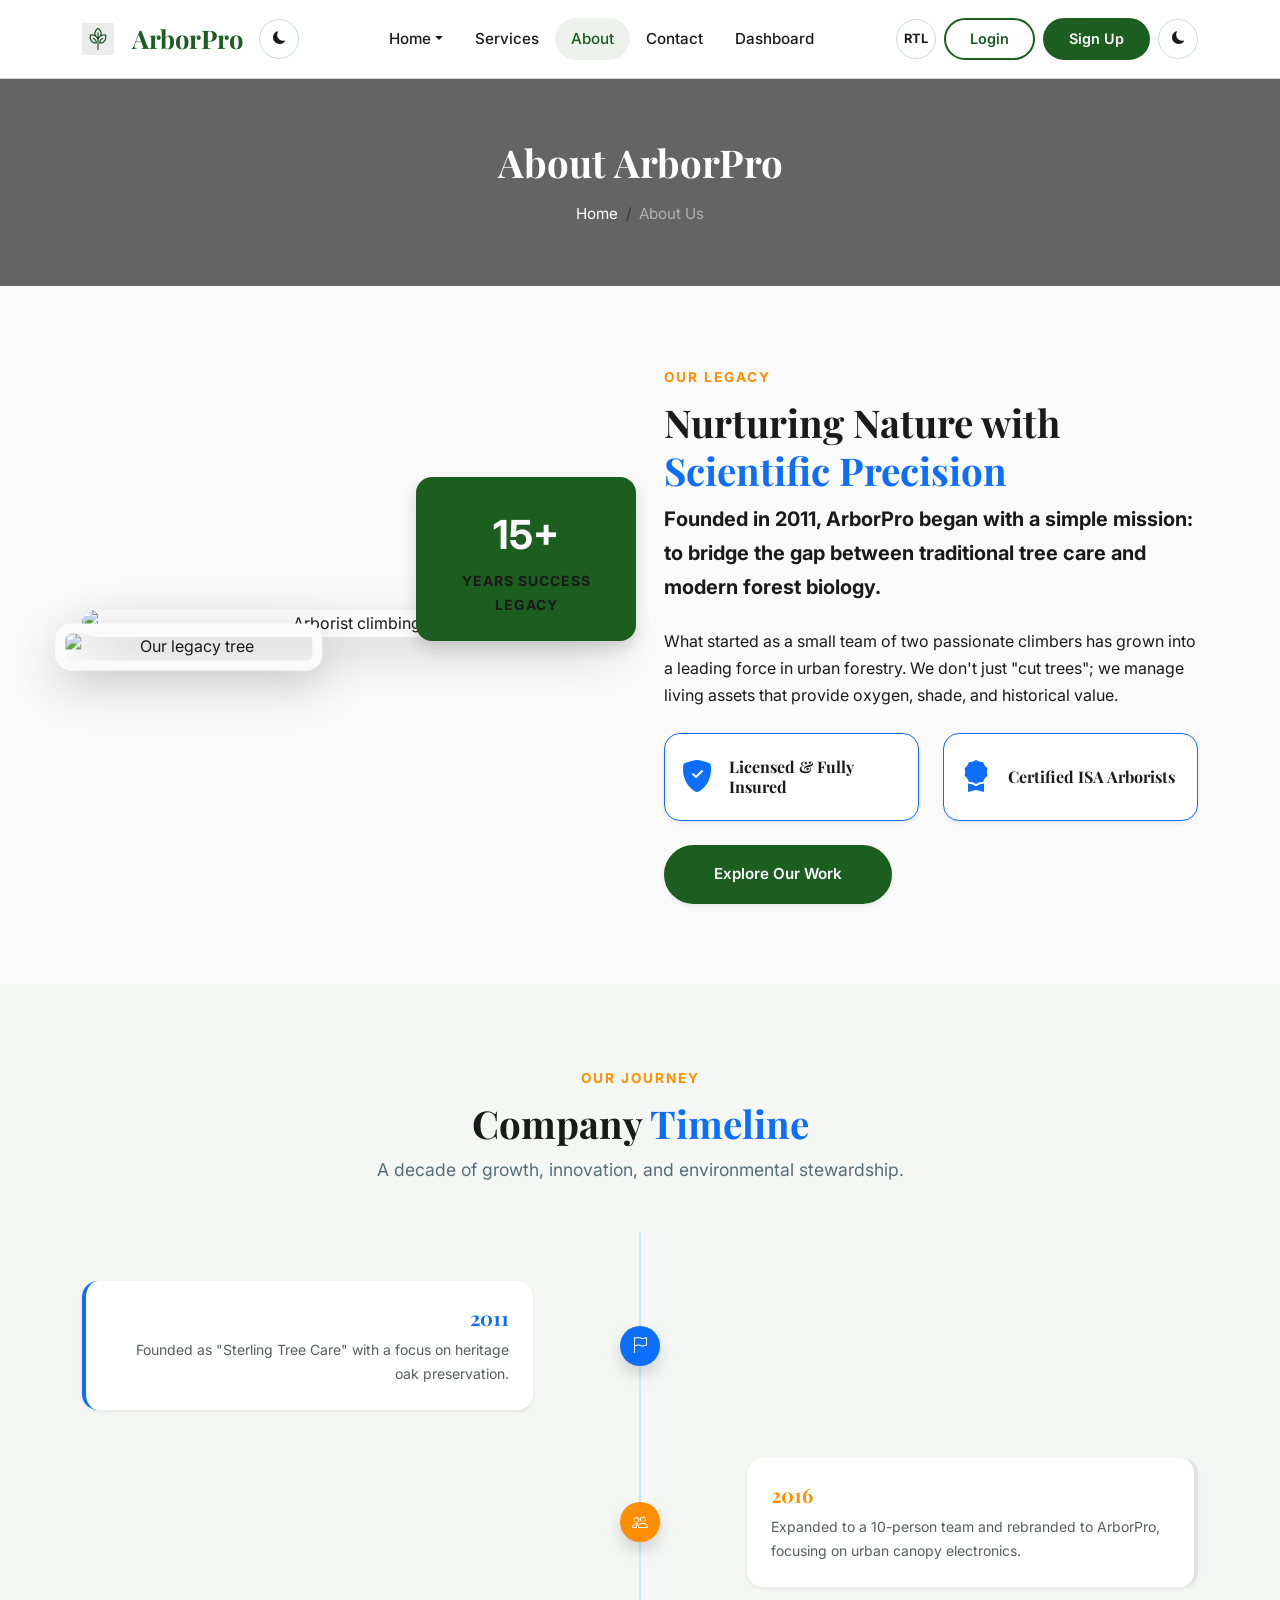
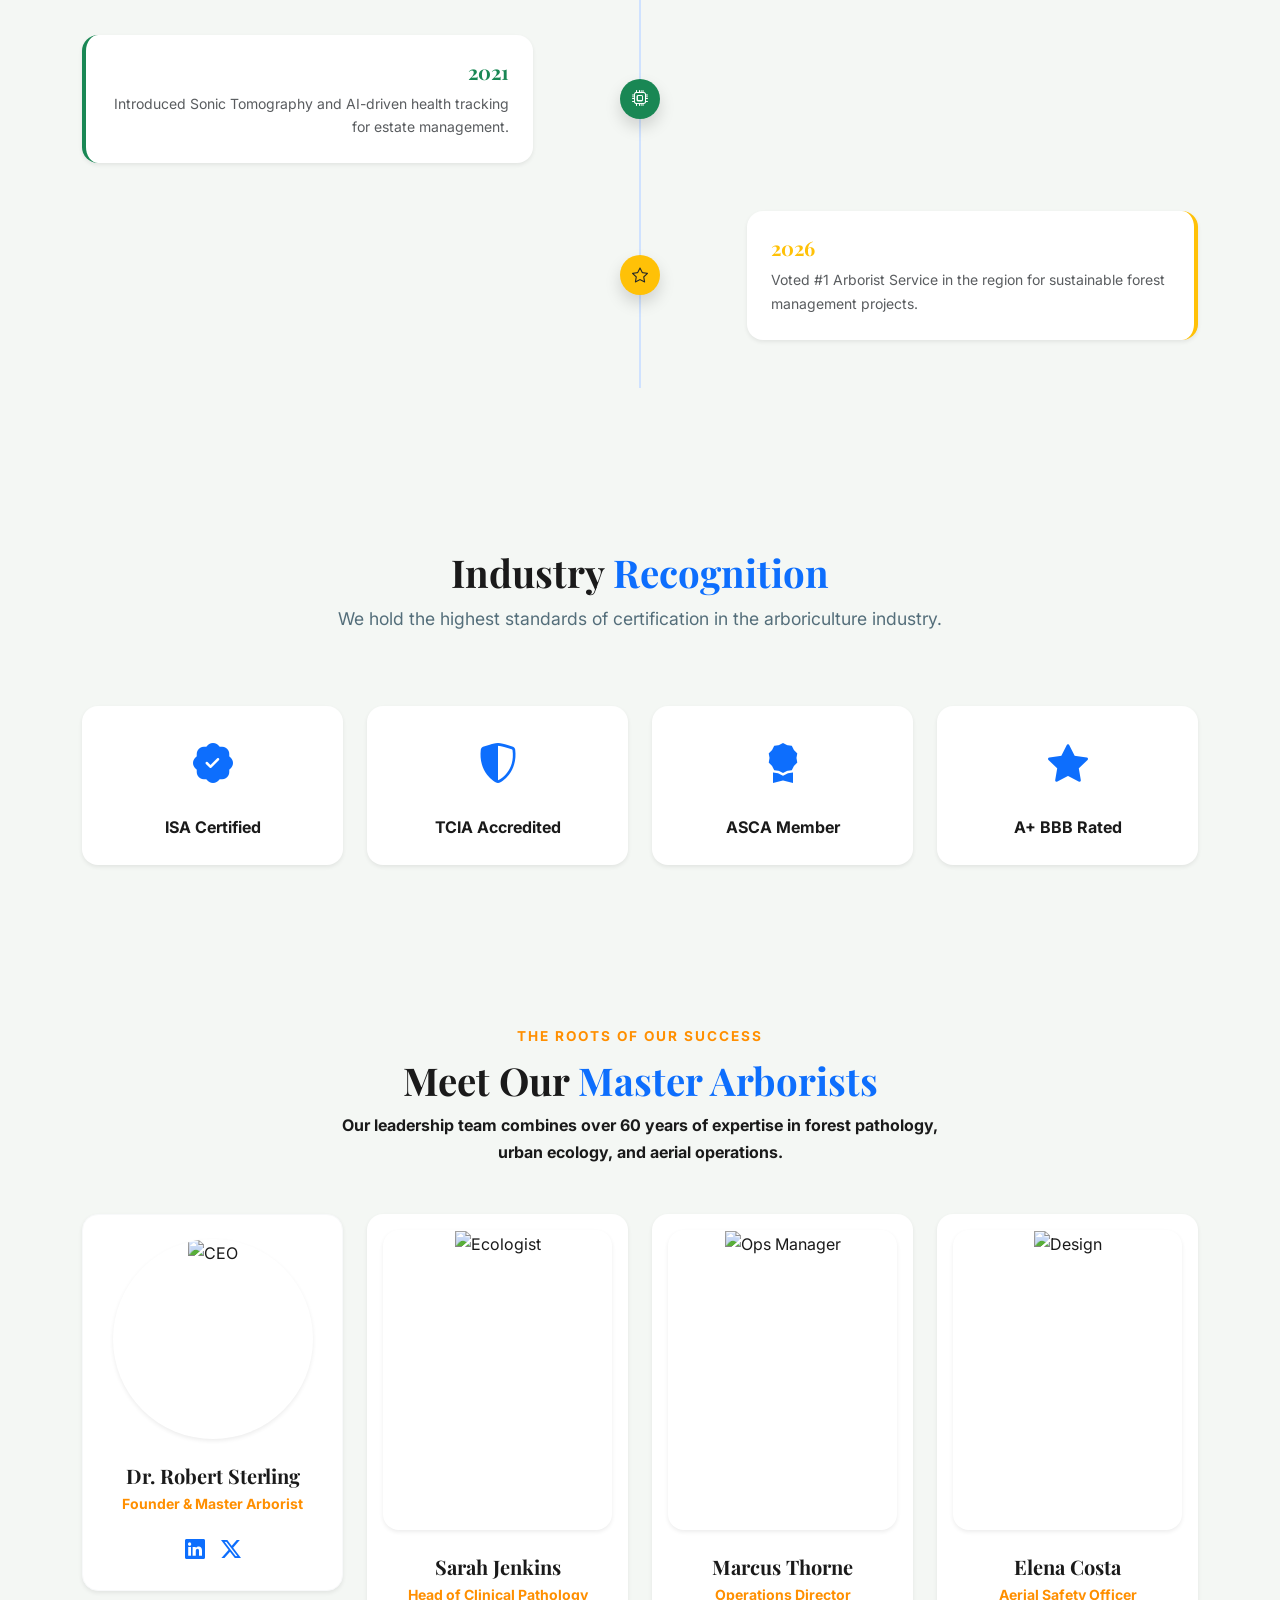
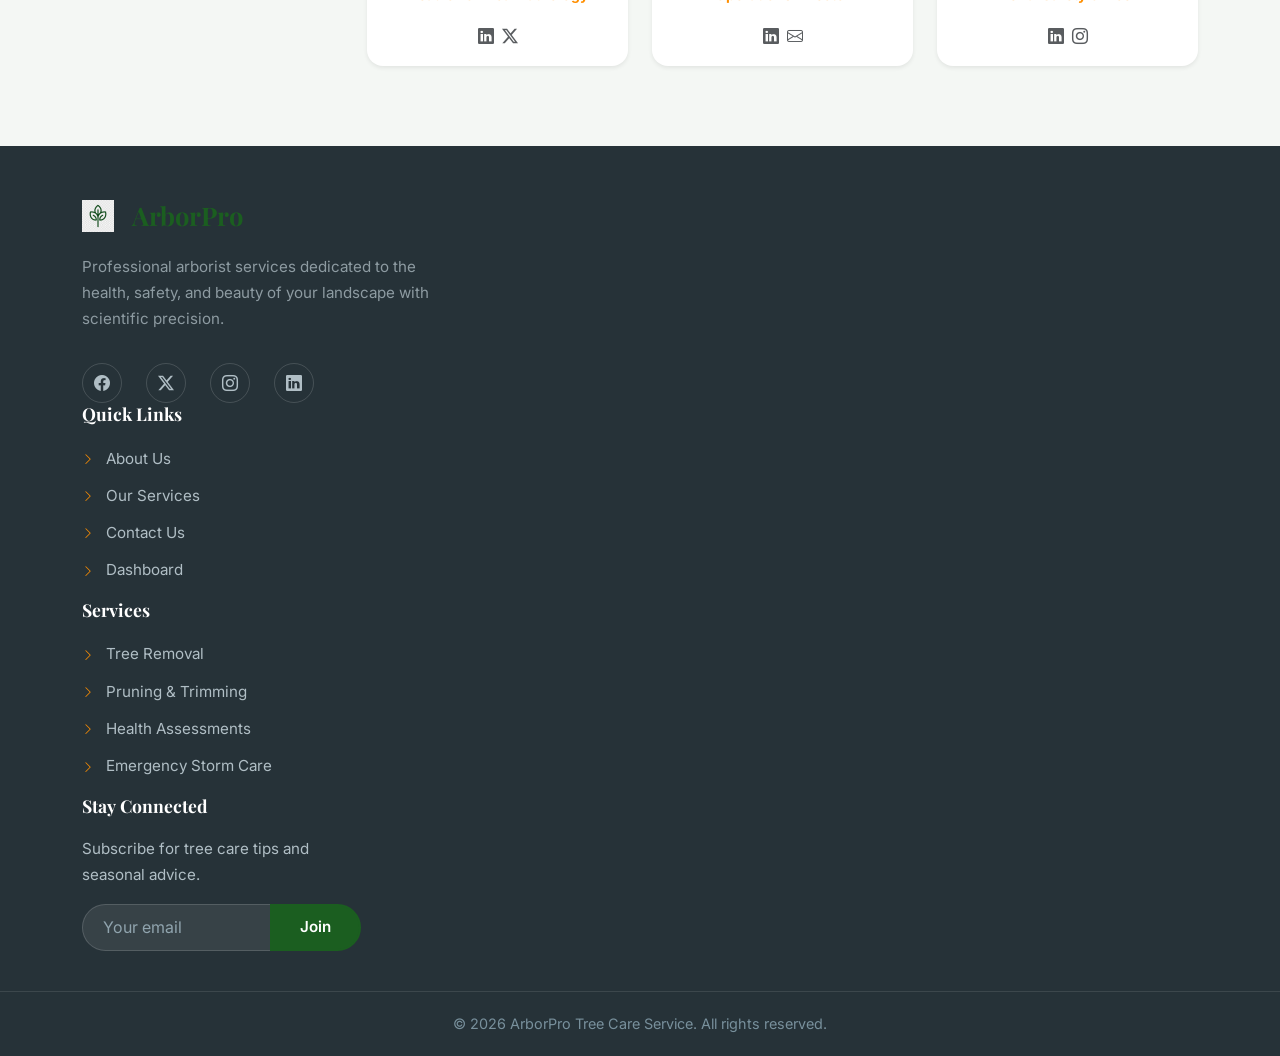
==== about.html @ 73a46200 "Fix remaining 39 defects across all web pages" ====
<!DOCTYPE html>
<html lang="en" data-theme="light">
<head>
  <meta charset="UTF-8">
  <meta name="viewport" content="width=device-width, initial-scale=1.0">
  <title>About Us — ArborPro Tree Care Experts</title>
  <meta name="description" content="Learn about ArborPro, our mission, values, and the certified experts dedicated to preserving our urban forests.">
  <!-- Google Fonts -->
  <link rel="preconnect" href="https://fonts.googleapis.com">
  <link href="https://fonts.googleapis.com/css2?family=Inter:wght@400;500;600;700&family=Playfair+Display:wght@600;700;800&display=swap" rel="stylesheet">
  <!-- Bootstrap 5 -->
  <link href="https://cdn.jsdelivr.net/npm/bootstrap@5.3.2/dist/css/bootstrap.min.css" rel="stylesheet">
  <!-- Bootstrap Icons -->
  <link href="https://cdn.jsdelivr.net/npm/bootstrap-icons@1.11.3/font/bootstrap-icons.min.css" rel="stylesheet">
  <!-- Custom CSS -->
  <link rel="stylesheet" href="assets/css/style.css">
  <!-- Favicon -->
  <link rel="icon" type="image/png" href="assets/img/favicon.png">
</head>
<body>

  <!-- ========== NAVBAR ========== -->
  <nav class="navbar navbar-expand-lg navbar-custom sticky-top" id="mainNav">
    <div class="container">
      <a class="navbar-brand" href="index.html">
        <img src="assets/img/favicon.png" alt="ArborPro Logo" class="brand-logo-img me-2"> ArborPro
      </a>
      <button class="theme-toggle d-lg-none ms-auto me-2" id="themeToggleMobile" aria-label="Toggle theme">
        <i class="bi bi-moon-fill"></i>
      </button>
      <button class="navbar-toggler border-0" type="button" data-bs-toggle="offcanvas" data-bs-target="#mobileMenu" aria-label="Toggle navigation">
        <i class="bi bi-list fs-4"></i>
      </button>

      <div class="collapse navbar-collapse" id="navbarNav">
        <ul class="navbar-nav mx-auto">
          <li class="nav-item dropdown">
            <a class="nav-link dropdown-toggle" href="#" role="button" data-bs-toggle="dropdown">Home</a>
            <ul class="dropdown-menu">
              <li><a class="dropdown-item" href="index.html">Home 1 (Residential)</a></li>
              <li><a class="dropdown-item" href="home2.html">Home 2 (Commercial)</a></li>
            </ul>
          </li>
          <li class="nav-item"><a class="nav-link" href="services.html" data-page="services.html">Services</a></li>
          <li class="nav-item"><a class="nav-link active" href="about.html" data-page="about.html">About</a></li>
          <li class="nav-item"><a class="nav-link" href="contact.html" data-page="contact.html">Contact</a></li>
          <li class="nav-item"><a class="nav-link" href="dashboard.html" data-page="dashboard.html">Dashboard</a></li>
        </ul>
        <div class="d-flex align-items-center gap-2">
          <button class="btn btn-outline-custom d-none d-lg-flex" id="rtlToggle" aria-label="Toggle RTL">RTL</button>
          <a href="login.html" class="btn btn-login">Login</a>
          <a href="signup.html" class="btn btn-signup">Sign Up</a>
          <button class="theme-toggle" id="themeToggle" aria-label="Toggle theme">
            <i class="bi bi-moon-fill"></i>
          </button>
        </div>
      </div>
    </div>
  </nav>

  <!-- Mobile Offcanvas Menu -->
  <div class="offcanvas offcanvas-start offcanvas-custom" tabindex="-1" id="mobileMenu">
    <div class="offcanvas-header">
      <h5 class="offcanvas-title" style="font-family:var(--font-heading);color:var(--primary);">
        <img src="assets/img/favicon.png" alt="ArborPro Logo" class="brand-logo-img me-2">ArborPro
      </h5>
      <button type="button" class="btn-close" data-bs-dismiss="offcanvas" aria-label="Close"></button>
    </div>
    <div class="offcanvas-body d-flex flex-column">
      <ul class="nav flex-column mb-auto">
        <li class="nav-item"><a class="nav-link" href="index.html">Home</a></li>
        <li class="nav-item"><a class="nav-link" href="services.html">Services</a></li>
        <li class="nav-item"><a class="nav-link" href="home2.html">Residential</a></li>
        <li class="nav-item"><a class="nav-link active" href="about.html">About</a></li>
        <li class="nav-item"><a class="nav-link" href="contact.html">Contact</a></li>
        <li class="nav-item"><a class="nav-link" href="dashboard.html">Dashboard</a></li>
      </ul>
      <div class="d-grid gap-3 pt-4 border-top">
        <button class="btn btn-outline-custom w-100" id="rtlToggleMobile">Toggle RTL</button>
        <a href="login.html" class="btn btn-outline-custom w-100">Login</a>
        <a href="signup.html" class="btn btn-primary-custom w-100">Sign Up</a>
      </div>
    </div>
  </div>

  <!-- ========== BREADCRUMB SECTION ========== -->
  <section class="page-header section-padding" style="background: linear-gradient(rgba(0,0,0,0.6), rgba(0,0,0,0.6)), url('https://images.unsplash.com/photo-1542273917363-3b1817f69a2d?auto=format&fit=crop&w=1600&q=80'); background-size: cover; background-position: center;">
    <div class="container text-center text-white">
      <h1 class="display-4 fw-bold mb-3">About ArborPro</h1>
      <nav aria-label="breadcrumb">
        <ol class="breadcrumb justify-content-center">
          <li class="breadcrumb-item"><a href="index.html" class="text-white text-decoration-none">Home</a></li>
          <li class="breadcrumb-item active text-white-50" aria-current="page">About Us</li>
        </ol>
      </nav>
    </div>
  </section>

  <!-- ========== OUR STORY / LEGACY SECTION ========== -->
  <section class="section-padding">
    <div class="container">
      <div class="row align-items-center g-5">
        <div class="col-lg-6">
          <div class="about-img-stack position-relative text-center d-flex justify-content-center">
            <img src="https://images.unsplash.com/photo-1542273917363-3b1817f69a2d?fm=jpg&fit=crop&w=800&q=80" alt="Arborist climbing" class="img-fluid rounded-4 shadow-lg mb-4 w-100" style="max-height: 500px; object-fit: cover;">
            <img src="https://images.unsplash.com/photo-1512130632577-fb3289530432?fm=jpg&fit=crop&w=800&q=80" alt="Our legacy tree" class="img-fluid rounded-4 shadow-lg position-absolute bottom-0 start-0 d-none d-md-block" style="width: 50%; border: 10px solid var(--bg); transform: translate(-10%, 20%); z-index: 1;">
            <div class="experience-badge bg-primary-custom text-white p-4 rounded-4 shadow position-absolute d-none d-sm-block" style="bottom: 20px; right: -20px; max-width: 220px; z-index: 2;">
              <span class="fs-1 fw-bold">15+</span>
              <p class="mb-0 small fw-bold text-uppercase" style="letter-spacing: 1px;">Years Success Legacy</p>
            </div>
          </div>
        </div>
        <div class="col-lg-6">
          <span class="text-secondary-custom fw-bold text-uppercase d-block mb-2" style="letter-spacing: 2px; font-size: 0.85rem;">Our Legacy</span>
          <h2 class="section-title mt-2">Nurturing Nature with <span class="text-primary">Scientific Precision</span></h2>
          <p class="lead text-dark opacity-100 mb-4 fw-bold">Founded in 2011, ArborPro began with a simple mission: to bridge the gap between traditional tree care and modern forest biology.</p>
          <p class="mb-4 text-dark opacity-100">What started as a small team of two passionate climbers has grown into a leading force in urban forestry. We don't just "cut trees"; we manage living assets that provide oxygen, shade, and historical value.</p>
          <div class="row g-4 mb-4">
            <div class="col-12 col-md-6">
              <div class="d-flex align-items-center gap-3 p-3 bg-white rounded-4 shadow-sm border border-primary">
                <i class="bi bi-shield-fill-check fs-2 text-primary"></i>
                <h6 class="mb-0 fw-bold text-dark opacity-100">Licensed & Fully Insured</h6>
              </div>
            </div>
            <div class="col-12 col-md-6">
              <div class="d-flex align-items-center gap-3 p-3 bg-white rounded-4 shadow-sm border border-primary">
                <i class="bi bi-award-fill fs-2 text-primary"></i>
                <h6 class="mb-0 fw-bold text-dark opacity-100">Certified ISA Arborists</h6>
              </div>
            </div>
          </div>
          <div class="text-center text-lg-start">
            <a href="services.html" class="btn btn-primary-custom px-5 py-3 rounded-pill shadow-sm">Explore Our Work</a>
          </div>
        </div>
      </div>
    </div>
  </section>

  <!-- ========== TIMELINE SECTION ========== -->
  <section class="section-padding bg-alt">
    <div class="container">
      <div class="text-center mb-5 fade-in-up">
        <span class="text-secondary-custom fw-bold text-uppercase" style="letter-spacing:2px;font-size:.85rem;">Our Journey</span>
        <h2 class="section-title mt-2">Company <span class="text-primary">Timeline</span></h2>
        <p class="section-subtitle">A decade of growth, innovation, and environmental stewardship.</p>
      </div>
      <div class="timeline position-relative py-5">
        <div class="timeline-line position-absolute start-50 translate-middle-x bg-primary-subtle h-100" style="width: 2px; top: 0; z-index: 1;"></div>
        
        <div class="timeline-item mb-5 position-relative">
          <div class="row align-items-center">
            <div class="col-md-5 text-md-end fade-in-up">
              <div class="p-4 bg-white rounded-4 shadow-sm border-start border-primary border-4">
                <h5 class="fw-bold text-primary">2011</h5>
                <p class="mb-0 small text-muted">Founded as "Sterling Tree Care" with a focus on heritage oak preservation.</p>
              </div>
            </div>
            <div class="col-md-2 text-center timeline-dot-wrap position-relative" style="z-index: 2;">
              <div class="timeline-dot bg-primary text-white rounded-circle d-flex align-items-center justify-content-center mx-auto shadow" style="width: 40px; height: 40px;"><i class="bi bi-flag"></i></div>
            </div>
            <div class="col-md-5 d-none d-md-block"></div>
          </div>
        </div>

        <div class="timeline-item mb-5 position-relative">
          <div class="row align-items-center">
            <div class="col-md-5 d-none d-md-block"></div>
            <div class="col-md-2 text-center timeline-dot-wrap position-relative" style="z-index: 2;">
              <div class="timeline-dot bg-secondary-custom text-white rounded-circle d-flex align-items-center justify-content-center mx-auto shadow" style="width: 40px; height: 40px;"><i class="bi bi-people"></i></div>
            </div>
            <div class="col-md-5 fade-in-up">
              <div class="p-4 bg-white rounded-4 shadow-sm border-end border-secondary-custom border-4 text-md-start">
                <h5 class="fw-bold text-secondary-custom">2016</h5>
                <p class="mb-0 small text-muted">Expanded to a 10-person team and rebranded to ArborPro, focusing on urban canopy electronics.</p>
              </div>
            </div>
          </div>
        </div>

        <div class="timeline-item mb-5 position-relative">
          <div class="row align-items-center">
            <div class="col-md-5 text-md-end fade-in-up">
              <div class="p-4 bg-white rounded-4 shadow-sm border-start border-success border-4">
                <h5 class="fw-bold text-success">2021</h5>
                <p class="mb-0 small text-muted">Introduced Sonic Tomography and AI-driven health tracking for estate management.</p>
              </div>
            </div>
            <div class="col-md-2 text-center timeline-dot-wrap position-relative" style="z-index: 2;">
              <div class="timeline-dot bg-success text-white rounded-circle d-flex align-items-center justify-content-center mx-auto shadow" style="width: 40px; height: 40px;"><i class="bi bi-cpu"></i></div>
            </div>
            <div class="col-md-5 d-none d-md-block"></div>
          </div>
        </div>

        <div class="timeline-item mb-0 position-relative">
          <div class="row align-items-center">
            <div class="col-md-5 d-none d-md-block"></div>
            <div class="col-md-2 text-center timeline-dot-wrap position-relative" style="z-index: 2;">
              <div class="timeline-dot bg-warning text-dark rounded-circle d-flex align-items-center justify-content-center mx-auto shadow" style="width: 40px; height: 40px;"><i class="bi bi-star"></i></div>
            </div>
            <div class="col-md-5 fade-in-up">
              <div class="p-4 bg-white rounded-4 shadow-sm border-end border-warning border-4 text-md-start">
                <h5 class="fw-bold text-warning">2026</h5>
                <p class="mb-0 small text-muted">Voted #1 Arborist Service in the region for sustainable forest management projects.</p>
              </div>
            </div>
          </div>
        </div>
      </div>
    </div>
  </section>

  <!-- ========== CERTIFICATIONS SECTION ========== -->
  <section class="section-padding bg-alt">
    <div class="container text-center">
      <h2 class="section-title">Industry <span class="text-primary">Recognition</span></h2>
      <p class="section-subtitle">We hold the highest standards of certification in the arboriculture industry.</p>
      <div class="row g-4 align-items-center justify-content-center mt-4">
         <div class="col-6 col-md-3">
           <div class="p-4 bg-white rounded-4 shadow-sm h-100 d-flex flex-column align-items-center justify-content-center">
             <i class="bi bi-patch-check-fill fs-1 text-primary mb-3"></i>
             <p class="mb-0 fw-bold text-dark opacity-100">ISA Certified</p>
           </div>
         </div>
         <div class="col-6 col-md-3">
           <div class="p-4 bg-white rounded-4 shadow-sm h-100 d-flex flex-column align-items-center justify-content-center">
             <i class="bi bi-shield-shaded fs-1 text-primary mb-3"></i>
             <p class="mb-0 fw-bold text-dark opacity-100">TCIA Accredited</p>
           </div>
         </div>
         <div class="col-6 col-md-3">
           <div class="p-4 bg-white rounded-4 shadow-sm h-100 d-flex flex-column align-items-center justify-content-center">
             <i class="bi bi-award-fill fs-1 text-primary mb-3"></i>
             <p class="mb-0 fw-bold text-dark opacity-100">ASCA Member</p>
           </div>
         </div>
         <div class="col-6 col-md-3">
           <div class="p-4 bg-white rounded-4 shadow-sm h-100 d-flex flex-column align-items-center justify-content-center">
             <i class="bi bi-star-fill fs-1 text-primary mb-3"></i>
             <p class="mb-0 fw-bold text-dark opacity-100">A+ BBB Rated</p>
           </div>
         </div>
      </div>
    </div>
  </section>

  <!-- ========== TEAM SECTION ========== -->
  <section class="section-padding bg-alt">
    <div class="container">
      <div class="text-center mb-5">
        <span class="text-secondary-custom fw-bold text-uppercase d-block mb-2" style="letter-spacing: 2px; font-size: 0.85rem;">The Roots of Our Success</span>
        <h2 class="section-title mt-2">Meet Our <span class="text-primary">Master Arborists</span></h2>
        <p class="mx-auto fw-bold" style="max-width: 600px; color: var(--text);">Our leadership team combines over 60 years of expertise in forest pathology, urban ecology, and aerial operations.</p>
      </div>
      <div class="row g-4">
        <div class="col-lg-3 col-md-6 fade-in-up">
          <div class="team-card text-center bg-white p-4 rounded-4 shadow-sm border border-light">
            <div class="mb-4 overflow-hidden rounded-circle mx-auto shadow-sm" style="width: 200px; height: 200px;">
              <img src="https://images.unsplash.com/photo-1557862921-37829c790f19?fm=jpg&fit=crop&w=400&q=80" alt="CEO" class="w-100 h-100 object-fit-cover">
            </div>
            <h5 class="fw-bold mb-1 text-dark opacity-100">Dr. Robert Sterling</h5>
            <p class="text-secondary-custom small fw-bold">Founder & Master Arborist</p>
            <div class="d-flex justify-content-center gap-3 mt-3">
              <a href="#" class="text-primary fs-5"><i class="bi bi-linkedin"></i></a>
              <a href="#" class="text-primary fs-5"><i class="bi bi-twitter-x"></i></a>
            </div>
          </div>
        </div>
        <div class="col-lg-3 col-md-6 fade-in-up">
          <div class="team-card text-center bg-white p-3 rounded-4 shadow-sm">
            <div class="mb-4 overflow-hidden rounded-4 shadow-sm" style="height: 300px;">
              <img src="https://images.unsplash.com/photo-1544005313-94ddf0286df2?fm=jpg&fit=crop&w=400&q=80" alt="Ecologist" class="w-100 h-100 object-fit-cover">
            </div>
            <h5 class="fw-bold mb-1">Sarah Jenkins</h5>
            <p class="text-secondary-custom small fw-bold">Head of Clinical Pathology</p>
            <div class="d-flex justify-content-center gap-2 mt-2">
              <a href="#" class="text-muted"><i class="bi bi-linkedin"></i></a>
              <a href="#" class="text-muted"><i class="bi bi-twitter-x"></i></a>
            </div>
          </div>
        </div>
        <div class="col-lg-3 col-md-6 fade-in-up">
          <div class="team-card text-center bg-white p-3 rounded-4 shadow-sm">
            <div class="mb-4 overflow-hidden rounded-4 shadow-sm" style="height: 300px;">
              <img src="https://images.unsplash.com/photo-1519085360753-af0119f7cbe7?fm=jpg&fit=crop&w=400&q=80" alt="Ops Manager" class="w-100 h-100 object-fit-cover">
            </div>
            <h5 class="fw-bold mb-1">Marcus Thorne</h5>
            <p class="text-secondary-custom small fw-bold">Operations Director</p>
            <div class="d-flex justify-content-center gap-2 mt-2">
              <a href="#" class="text-muted"><i class="bi bi-linkedin"></i></a>
              <a href="#" class="text-muted"><i class="bi bi-envelope"></i></a>
            </div>
          </div>
        </div>
        <div class="col-lg-3 col-md-6 fade-in-up">
          <div class="team-card text-center bg-white p-3 rounded-4 shadow-sm">
            <div class="mb-4 overflow-hidden rounded-4 shadow-sm" style="height: 300px;">
              <img src="https://images.unsplash.com/photo-1567532939847-8a59f5502967?fm=jpg&fit=crop&w=400&q=80" alt="Design" class="w-100 h-100 object-fit-cover">
            </div>
            <h5 class="fw-bold mb-1">Elena Costa</h5>
            <p class="text-secondary-custom small fw-bold">Aerial Safety Officer</p>
            <div class="d-flex justify-content-center gap-2 mt-2">
              <a href="#" class="text-muted"><i class="bi bi-linkedin"></i></a>
              <a href="#" class="text-muted"><i class="bi bi-instagram"></i></a>
            </div>
          </div>
        </div>
      </div>
    </div>
  </section>

  <!-- ========== FOOTER ========== -->
  <footer class="footer pt-5">
    <div class="container">
      <div class="row g-4">
        <div class="col-lg-4 col-md-6">
          <div class="footer-brand mb-3">
            <img src="assets/img/favicon.png" alt="ArborPro Logo" class="brand-logo-img me-2"> ArborPro
          </div>
          <p class="text-light opacity-75 small">Professional arborist services dedicated to the health, safety, and beauty of your landscape with scientific precision.</p>
        </div>
          <div class="social-icons d-flex gap-3 mt-3">
            <a href="#"><i class="bi bi-facebook"></i></a>
            <a href="#"><i class="bi bi-twitter-x"></i></a>
            <a href="#"><i class="bi bi-instagram"></i></a>
            <a href="#"><i class="bi bi-linkedin"></i></a>
          </div>
        </div>
        <div class="col-lg-3 col-md-6">
          <h5>Quick Links</h5>
          <ul class="footer-links">
            <li><a href="about.html"><i class="bi bi-chevron-right"></i> About Us</a></li>
            <li><a href="services.html"><i class="bi bi-chevron-right"></i> Our Services</a></li>
            <li><a href="contact.html"><i class="bi bi-chevron-right"></i> Contact Us</a></li>
            <li><a href="dashboard.html"><i class="bi bi-chevron-right"></i> Dashboard</a></li>
          </ul>
        </div>
        <div class="col-lg-3 col-md-6">
          <h5>Services</h5>
          <ul class="footer-links">
            <li><a href="#"><i class="bi bi-chevron-right"></i> Tree Removal</a></li>
            <li><a href="#"><i class="bi bi-chevron-right"></i> Pruning & Trimming</a></li>
            <li><a href="#"><i class="bi bi-chevron-right"></i> Health Assessments</a></li>
            <li><a href="#"><i class="bi bi-chevron-right"></i> Emergency Storm Care</a></li>
          </ul>
        </div>
        <div class="col-lg-3 col-md-6">
          <h5>Stay Connected</h5>
          <p>Subscribe for tree care tips and seasonal advice.</p>
          <form class="newsletter-form">
            <div class="input-group">
              <input type="email" class="form-control" placeholder="Your email">
              <button class="btn btn-primary-custom" type="submit">Join</button>
            </div>
          </form>
        </div>
      </div>
      <div class="footer-bottom text-center">
        &copy; 2026 ArborPro Tree Care Service. All rights reserved.
      </div>
    </div>
  </footer>

  <!-- Bootstrap JS -->
  <script src="https://cdn.jsdelivr.net/npm/bootstrap@5.3.2/dist/js/bootstrap.bundle.min.js"></script>
  <!-- Custom JS -->
  <script src="assets/js/main.js"></script>
</body>
</html>
---- assets/css/style.css ----
/* ===================================================
   Arborist Tree Care Service — Master Stylesheet
   3 Colors: Forest Green, Amber/Gold, Dark Slate
   =================================================== */

/* ---------- CSS Custom Properties ---------- */
:root {
  --primary: #1B5E20; /* Forest Green (Logo Color) */
  --primary-light: #2E7D32;
  --primary-dark: #0D3B13;
  --secondary: #FF8F00; /* Amber/Gold (Logo Color) */
  --secondary-light: #FFA726;
  --secondary-dark: #E65100;
  --tertiary: #263238; /* Dark Slate */
  --tertiary-light: #37474F;
  --tertiary-dark: #1C252B;

  --bg: #FAFAFA;
  --bg-alt: #F4F7F4;
  --surface: #FFFFFF;
  --text: #1A1A1A; /* Darker for better contrast */
  --text-muted: #546E7A;
  --border: #CFD8DC;
  --shadow: rgba(0,0,0,.08);
  --hero-overlay: rgba(27,94,32,.85);
  --card-shadow: 0 4px 20px rgba(0,0,0,.07);
  --transition: .3s cubic-bezier(0.4, 0, 0.2, 1);

  --font-heading: 'Playfair Display', serif;
  --font-body: 'Inter', sans-serif;
  --radius: 12px;
  --radius-sm: 8px;
}

/* Dark Theme */
[data-theme="dark"] {
  --bg: #0C120C;
  --bg-alt: #141D14;
  --surface: #1B241B;
  --text: #F1F8E9;
  --text-muted: #9EAD9E;
  --border: #2E3B2E;
  --shadow: rgba(0,0,0,.4);
  --hero-overlay: rgba(12,18,12,.88);
  --card-shadow: 0 8px 32px rgba(0,0,0,.4);
}

[data-theme="dark"] .text-dark {
  color: #F1F8E9 !important;
}
[data-theme="dark"] .bg-white {
  background-color: #1B241B !important;
}

/* ---------- Base Reset ---------- */
*, *::before, *::after { box-sizing: border-box; }

body {
  margin: 0;
  font-family: var(--font-body);
  background: var(--bg);
  color: var(--text);
  line-height: 1.7;
  transition: background var(--transition), color var(--transition);
  overflow-x: hidden;
}

h1, h2, h3, h4, h5, h6 {
  font-family: var(--font-heading);
  color: var(--text);
  line-height: 1.25;
}

a {
  color: var(--primary);
  text-decoration: none;
  transition: all var(--transition);
  position: relative;
}
a:hover { color: var(--secondary); }

.hover-underline {
  position: relative;
  transition: color var(--transition);
}
.hover-underline:hover {
  color: var(--secondary) !important;
}
.hover-underline::after {
  content: '';
  position: absolute;
  width: 0;
  height: 2px;
  bottom: -2px;
  left: 0;
  background-color: var(--secondary);
  transition: width var(--transition);
}
.hover-underline:hover::after {
  width: 100%;
}

img { max-width: 100%; height: auto; }

/* ---------- RTL Support (Logical Properties) ---------- */
[dir="rtl"] {
  direction: rtl;
  text-align: right;
}

[dir="rtl"] .ms-auto { margin-right: auto !important; margin-left: initial !important; }
[dir="rtl"] .me-auto { margin-left: auto !important; margin-right: initial !important; }
[dir="rtl"] .ms-1, [dir="rtl"] .ps-1 { margin-left: 0 !important; margin-right: .25rem !important; padding-left: 0 !important; padding-right: .25rem !important; }
[dir="rtl"] .ms-2, [dir="rtl"] .ps-2 { margin-left: 0 !important; margin-right: .5rem !important; padding-left: 0 !important; padding-right: .5rem !important; }
[dir="rtl"] .ms-3, [dir="rtl"] .ps-3 { margin-left: 0 !important; margin-right: 1rem !important; padding-left: 0 !important; padding-right: 1rem !important; }
[dir="rtl"] .me-1, [dir="rtl"] .pe-1 { margin-right: 0 !important; margin-left: .25rem !important; padding-right: 0 !important; padding-left: .25rem !important; }
[dir="rtl"] .me-2, [dir="rtl"] .pe-2 { margin-right: 0 !important; margin-left: .5rem !important; padding-right: 0 !important; padding-left: .5rem !important; }
[dir="rtl"] .me-3, [dir="rtl"] .pe-3 { margin-right: 0 !important; margin-left: 1rem !important; padding-right: 0 !important; padding-left: 1rem !important; }
[dir="rtl"] .text-start { text-align: right !important; }
[dir="rtl"] .text-end { text-align: left !important; }
[dir="rtl"] .offcanvas-start { left: auto; right: 0; }

/* Dashboard RTL */
[dir="rtl"] .sidebar {
  left: auto;
  right: 0;
}
[dir="rtl"] .dashboard-main {
  margin-left: 0;
  margin-right: 280px;
}
@media (max-width: 991.98px) {
  [dir="rtl"] .sidebar {
    transform: translateX(100%);
  }
  [dir="rtl"] .sidebar.show {
    transform: translateX(0);
  }
  [dir="rtl"] .dashboard-main {
    margin-right: 0;
  }
}
[dir="rtl"] .dashboard-topbar {
  left: 0;
  right: 280px;
}
@media (max-width: 991.98px) {
  [dir="rtl"] .dashboard-topbar {
    right: 0;
  }
}
[dir="rtl"] .border-start {
  border-left: 0 !important;
  border-right: 1px solid var(--border) !important;
}

/* ---------- Utility ---------- */
.section-padding { padding: 80px 0; }
.section-title {
  font-size: 2.4rem;
  font-weight: 700;
  margin-bottom: .5rem;
}
.section-subtitle {
  color: var(--text-muted);
  font-size: 1.1rem;
  margin-bottom: 3rem;
  opacity: 1;
}
/* Force high contrast for readability */
.lead, p {
  color: var(--text);
}
[data-theme="dark"] .lead, [data-theme="dark"] p {
  color: rgba(255,255,255,.9);
}
.text-primary-custom { color: var(--primary) !important; }
.text-secondary-custom { color: var(--secondary) !important; }
.bg-primary-custom { background-color: var(--primary) !important; }
.bg-secondary-custom { background-color: var(--secondary) !important; }
.bg-tertiary-custom { background-color: var(--tertiary) !important; }
.bg-surface { background: var(--surface); }
.bg-alt { background: var(--bg-alt); }

/* ---------- Buttons ---------- */
.btn-primary-custom {
  background: var(--primary);
  color: #fff;
  border: 2px solid var(--primary);
  padding: 10px 28px;
  border-radius: 50px;
  font-weight: 600;
  font-size: .95rem;
  transition: all var(--transition);
  display: inline-flex;
  align-items: center;
  gap: 8px;
}
.btn-primary-custom:hover {
  background: var(--primary-dark);
  border-color: var(--primary-dark);
  color: #fff;
  transform: translateY(-2px);
  box-shadow: 0 6px 20px rgba(27,94,32,.3);
}

.btn-secondary-custom {
  background: var(--secondary);
  color: #fff;
  border: 2px solid var(--secondary);
  padding: 10px 28px;
  border-radius: 50px;
  font-weight: 600;
  font-size: .95rem;
  transition: all var(--transition);
  display: inline-flex;
  align-items: center;
  gap: 8px;
}
.btn-secondary-custom:hover {
  background: var(--secondary-dark);
  border-color: var(--secondary-dark);
  color: #fff;
  transform: translateY(-2px);
  box-shadow: 0 6px 20px rgba(255,143,0,.3);
}

.text-dark.opacity-100 {
  color: var(--text) !important;
  opacity: 1 !important;
}
[data-theme="dark"] .text-dark.opacity-100,
[data-theme="dark"] .text-dark {
  color: #fff !important;
}
[data-theme="dark"] .text-muted, 
[data-theme="dark"] .section-subtitle {
  color: #B0BEC5 !important;
}
[data-theme="dark"] .bg-light {
  background-color: var(--bg-alt) !important;
}
[data-theme="dark"] .bg-white {
  background-color: var(--surface) !important;
}
[data-theme="dark"] .card, 
[data-theme="dark"] .service-card,
[data-theme="dark"] .pricing-card {
  background-color: var(--surface) !important;
  border-color: var(--border) !important;
}

.btn-outline-custom {
  background: transparent;
  color: var(--primary);
  border: 2px solid var(--primary);
  padding: 10px 28px;
  border-radius: 50px;
  font-weight: 600;
  font-size: .95rem;
  transition: all var(--transition);
  display: inline-flex;
  align-items: center;
  gap: 8px;
}
.btn-outline-custom:hover {
  background: var(--primary);
  color: #fff;
  transform: translateY(-2px);
  box-shadow: 0 6px 20px rgba(27,94,32,.25);
}

/* ---------- Navbar ---------- */
.navbar-custom {
  background: var(--surface);
  border-bottom: 1px solid var(--border);
  padding: 12px 0;
  transition: all var(--transition);
  z-index: 1050;
}
.navbar-custom.scrolled {
  box-shadow: 0 2px 20px var(--shadow);
}
.navbar-custom .navbar-brand {
  font-family: var(--font-heading);
  font-size: 1.6rem;
  font-weight: 700;
  color: var(--primary);
  display: flex;
  align-items: center;
  gap: 10px;
}
.navbar-custom .navbar-brand i {
  font-size: 1.8rem;
  color: var(--secondary);
}
.brand-logo-img {
  height: 32px;
  width: auto;
  object-fit: contain;
  transition: transform var(--transition);
  vertical-align: middle;
}
.navbar-brand:hover .brand-logo-img,
.footer-brand:hover .brand-logo-img {
  transform: scale(1.1);
}
.navbar-custom .nav-link {
  color: var(--text);
  font-weight: 500;
  padding: 8px 16px !important;
  border-radius: 50px;
  transition: all var(--transition);
  font-size: .95rem;
}
.navbar-custom .nav-link:hover,
.navbar-custom .nav-link.active {
  color: var(--primary);
  background: rgba(27,94,32,.08);
}
.navbar-custom .btn-login,
.navbar-custom .btn-signup {
  padding: 8px 24px;
  border-radius: 50px;
  font-weight: 600;
  font-size: .9rem;
  transition: all var(--transition);
  height: 42px;
  display: inline-flex;
  align-items: center;
  justify-content: center;
}
.navbar-custom .btn-login {
  background: transparent;
  color: var(--primary);
  border: 2px solid var(--primary);
}
.navbar-custom .btn-login:hover {
  background: var(--primary);
  color: #fff;
}
.navbar-custom .btn-signup {
  background: var(--primary);
  color: #fff;
  border: 2px solid var(--primary);
}
.navbar-custom .btn-signup:hover {
  background: var(--primary-dark);
  border-color: var(--primary-dark);
  color: #fff;
}

/* Theme Toggle combined with RTL */
.theme-toggle,
.btn-outline-custom#rtlToggle,
.btn-outline-custom#rtlToggleMobile {
  width: 40px;
  height: 40px;
  display: flex !important;
  align-items: center;
  justify-content: center;
  padding: 0 !important;
  font-size: 0.8rem;
  font-weight: 700;
  border-radius: 50% !important;
  border: 1px solid var(--border);
  background: var(--surface);
  color: var(--text);
  transition: all var(--transition);
  cursor: pointer;
}
.theme-toggle:hover,
.btn-outline-custom#rtlToggle:hover,
.btn-outline-custom#rtlToggleMobile:hover {
  background: var(--primary);
  color: #fff;
  border-color: var(--primary);
  transform: rotate(15deg);
}

[data-theme="dark"] .theme-toggle,
[data-theme="dark"] .btn-outline-custom#rtlToggle,
[data-theme="dark"] .btn-outline-custom#rtlToggleMobile,
[data-theme="dark"] .navbar-toggler {
  background: var(--surface);
  border-color: var(--border);
  color: var(--text) !important;
}
[data-theme="dark"] .navbar-toggler:focus {
  outline: none;
  box-shadow: none;
}

[data-theme="dark"] .navbar-toggler {
  color: var(--text) !important;
  border-color: var(--border);
}
[data-theme="dark"] .navbar-toggler i {
  color: var(--text) !important;
}
[data-theme="dark"] .navbar-toggler-icon {
  filter: invert(1);
}
[data-theme="dark"] .btn-close {
  filter: invert(1) grayscale(100%) brightness(200%);
}

/* RTL Toggle Button */
.btn-outline-custom#rtlToggle,
.btn-outline-custom#rtlToggleMobile {
  padding: 5px 15px;
  font-size: 0.8rem;
  border-width: 1px;
}
[dir="rtl"] {
  direction: rtl;
  text-align: right;
}
[dir="rtl"] .ms-auto {
  margin-right: auto !important;
  margin-left: 0 !important;
}
[dir="rtl"] .me-auto {
  margin-left: auto !important;
  margin-right: 0 !important;
}

/* ---------- Offcanvas Mobile Menu ---------- */
.offcanvas-custom {
  background: var(--surface);
  max-width: 300px;
  border-right: 1px solid var(--border);
}
.offcanvas-custom .offcanvas-header {
  border-bottom: 1px solid var(--border);
}
.offcanvas-custom .nav-link {
  padding: 12px 20px;
  margin-bottom: 5px;
  border-radius: var(--radius-sm);
  font-weight: 600;
  color: var(--text);
  transition: all var(--transition);
  display: block;
}
.offcanvas-custom .nav-link:hover,
.offcanvas-custom .nav-link.active {
  background: rgba(27,94,32,.1);
  color: var(--primary);
  transform: translateX(8px);
  border-radius: var(--radius-sm);
}
[dir="rtl"] .offcanvas-custom .nav-link:hover,
[dir="rtl"] .offcanvas-custom .nav-link.active {
  transform: translateX(-8px);
}
.offcanvas-custom .d-grid .btn {
  margin-top: 15px;
  justify-content: center;
  border-radius: 50px;
  padding: 12px;
  font-weight: 700;
}
.offcanvas-custom .btn-primary-custom {
  background: var(--primary);
  color: #fff;
}
.offcanvas-custom .btn-secondary-custom {
  background: var(--secondary);
  color: #fff;
}

/* ---------- Hero Section ---------- */
.hero-section {
  position: relative;
  min-height: 90vh;
  padding-top: 80px;
  display: flex;
  align-items: center;
  background-size: cover;
  background-position: center;
  background-attachment: fixed;
  overflow: hidden;
}
.hero-overlay {
  position: absolute;
  inset: 0;
  background: linear-gradient(135deg, rgba(27,94,32,.9) 0%, rgba(38,50,56,.85) 100%);
  z-index: 1;
}
.hero-content {
  position: relative;
  z-index: 2;
  color: #fff;
}
.hero-content h1 {
  font-size: 3.5rem;
  font-weight: 800;
  color: #fff;
  margin-bottom: 1.2rem;
  line-height: 1.15;
}
.hero-content h1 span {
  color: var(--secondary);
}
.hero-content p {
  font-size: 1.2rem;
  opacity: .9;
  max-width: 560px;
  margin-bottom: 2rem;
}

/* Hero 2 — Split */
.hero-split {
  min-height: 85vh;
  background: var(--bg-alt);
  display: flex;
  align-items: center;
}
.hero-split-content h1 {
  font-size: 3.2rem;
  font-weight: 800;
}
.hero-split-content h1 span { color: var(--secondary); }
.hero-split-img {
  border-radius: var(--radius);
  overflow: hidden;
  box-shadow: var(--card-shadow);
}
.hero-split-img img {
  width: 100%;
  height: 100%;
  object-fit: cover;
}

/* ---------- Floating Shapes (Home1 animation) ---------- */
.floating-leaf {
  position: absolute;
  z-index: 1;
  opacity: .15;
  animation: floatLeaf 6s ease-in-out infinite;
}
.floating-leaf:nth-child(2) { animation-delay: 2s; }
.floating-leaf:nth-child(3) { animation-delay: 4s; }
@keyframes floatLeaf {
  0%, 100% { transform: translateY(0) rotate(0deg); }
  50% { transform: translateY(-30px) rotate(15deg); }
}

/* ---------- Cards ---------- */
.service-card {
  background: var(--surface);
  border: 1px solid var(--border);
  border-radius: var(--radius);
  overflow: hidden;
  transition: all var(--transition);
  height: 100%;
}
.service-card:hover {
  transform: translateY(-8px);
  box-shadow: 0 12px 40px rgba(27,94,32,.12);
  border-color: var(--primary);
}
.service-card .card-img-wrapper {
  height: 220px;
  overflow: hidden;
}
.service-card .card-img-wrapper img {
  width: 100%;
  height: 100%;
  object-fit: cover;
  transition: transform .5s ease;
}
.service-card:hover .card-img-wrapper img {
  transform: scale(1.08);
}
.service-card .card-body {
  padding: 24px;
}
.service-card .card-title {
  font-family: var(--font-heading);
  font-size: 1.2rem;
  font-weight: 700;
  margin-bottom: .6rem;
}
.service-card .card-text {
  color: var(--text-muted);
  font-size: .95rem;
}

/* Icon Card (features) */
.icon-card {
  background: var(--surface);
  border: 1px solid var(--border);
  border-radius: var(--radius);
  padding: 32px 24px;
  text-align: center;
  transition: all var(--transition);
  height: 100%;
}
.icon-card:hover {
  transform: translateY(-6px);
  box-shadow: var(--card-shadow);
  border-color: var(--primary);
}
.icon-card .icon-wrap {
  width: 70px;
  height: 70px;
  border-radius: 50%;
  background: rgba(27,94,32,.1);
  display: flex;
  align-items: center;
  justify-content: center;
  margin: 0 auto 1.2rem;
  font-size: 1.6rem;
  color: var(--primary);
  transition: all var(--transition);
}
.icon-card:hover .icon-wrap {
  background: var(--primary);
  color: #fff;
}

/* Stat Card */
.stat-card {
  text-align: center;
  padding: 32px 16px;
}
.stat-card .stat-number {
  font-family: var(--font-heading);
  font-size: 2.8rem;
  font-weight: 800;
  color: var(--primary);
}
.stat-card .stat-label {
  color: var(--text-muted);
  font-size: .95rem;
  font-weight: 500;
}

/* Testimonial */
.testimonial-card {
  background: var(--surface);
  border: 1px solid var(--border);
  border-radius: var(--radius);
  padding: 32px;
  transition: all var(--transition);
}
.testimonial-card:hover {
  box-shadow: var(--card-shadow);
}
.testimonial-card .stars {
  color: var(--secondary);
  margin-bottom: .8rem;
}
.testimonial-card .quote {
  font-style: italic;
  color: var(--text-muted);
  margin-bottom: 1.2rem;
  line-height: 1.8;
}
.testimonial-card .client-info {
  display: flex;
  align-items: center;
  gap: 12px;
}
.testimonial-card .client-avatar {
  width: 48px;
  height: 48px;
  border-radius: 50%;
  background: var(--primary);
  color: #fff;
  display: flex;
  align-items: center;
  justify-content: center;
  font-weight: 700;
  font-size: 1.1rem;
}
.testimonial-card .client-name {
  font-weight: 600;
}
.testimonial-card .client-role {
  color: var(--text-muted);
  font-size: .85rem;
}

/* Process Steps */
.process-step {
  text-align: center;
  padding: 24px;
  position: relative;
}
.process-step .step-number {
  width: 56px;
  height: 56px;
  border-radius: 50%;
  background: var(--primary);
  color: #fff;
  display: flex;
  align-items: center;
  justify-content: center;
  font-family: var(--font-heading);
  font-size: 1.4rem;
  font-weight: 700;
  margin: 0 auto 1rem;
}
.process-step h5 { font-weight: 700; }
.process-step p { color: var(--text-muted); font-size: .95rem; }

/* ---------- CTA Banner ---------- */
.cta-banner {
  background: linear-gradient(135deg, var(--primary) 0%, var(--primary-dark) 100%);
  color: #fff;
  padding: 80px 0;
  text-align: center;
  position: relative;
  overflow: hidden;
}
.cta-banner h2 {
  color: #fff;
  font-size: 2.4rem;
  font-weight: 700;
  margin-bottom: 1rem;
}
.cta-banner p {
  opacity: .9;
  font-size: 1.1rem;
  max-width: 600px;
  margin: 0 auto 2rem;
}
.cta-banner::before {
  content: '';
  position: absolute;
  width: 400px;
  height: 400px;
  border-radius: 50%;
  background: rgba(255,255,255,.05);
  top: -200px;
  right: -100px;
}
.cta-banner::after {
  content: '';
  position: absolute;
  width: 300px;
  height: 300px;
  border-radius: 50%;
  background: rgba(255,255,255,.04);
  bottom: -150px;
  left: -50px;
}

/* Ensure no empty space above footer */
section + footer, 
div + footer {
  margin-top: 0;
}
.section-padding { padding: 80px 0; }

/* ---------- Footer ---------- */
.footer {
  background: var(--tertiary);
  color: #CFD8DC;
  padding: 60px 0 0;
}
.footer h5, .footer h6 {
  color: #fff !important;
  font-weight: 700;
  margin-bottom: 1.2rem;
  font-size: 1.1rem;
}
.footer p, .footer .text-muted { color: #B0BEC5 !important; font-size: .95rem; }
.footer a, .footer a.text-muted { color: #B0BEC5 !important; transition: color var(--transition); font-size: .95rem; }
.footer a:hover, .footer a.text-muted:hover { color: var(--secondary) !important; }
.footer .footer-brand {
  font-family: var(--font-heading) !important;
  font-size: 1.6rem !important;
  font-weight: 700 !important;
  color: var(--primary) !important;
  display: flex;
  align-items: center;
  gap: 10px;
  margin-bottom: 1.5rem;
}
.footer .footer-brand i { color: var(--secondary); font-size: 1.8rem; }
.footer .social-icons a {
  display: inline-flex;
  align-items: center;
  justify-content: center;
  width: 40px;
  height: 40px;
  border-radius: 50%;
  border: 1px solid rgba(255,255,255,.15);
  color: #B0BEC5;
  margin-right: 8px;
  transition: all var(--transition);
  font-size: 1rem;
}
.footer .social-icons a:hover {
  background: var(--secondary);
  border-color: var(--secondary);
  color: #fff;
  transform: translateY(-3px);
}
.footer-links { list-style: none; padding: 0; }
.footer-links li { margin-bottom: 10px; }
.footer-links li i {
  color: var(--secondary);
  margin-right: 8px;
  font-size: .75rem;
}
.footer .newsletter-form .form-control {
  background: rgba(255,255,255,.08);
  border: 1px solid rgba(255,255,255,.15);
  color: #fff;
  border-radius: 50px;
  padding: 10px 20px;
}
.footer .newsletter-form .form-control::placeholder { color: #90A4AE; }
.footer .newsletter-form .form-control:focus {
  box-shadow: none;
  border-color: var(--secondary);
}
.footer-bottom {
  border-top: 1px solid rgba(255,255,255,.1);
  padding: 20px 0;
  margin-top: 40px;
  text-align: center;
  color: #78909C;
  font-size: .9rem;
}

/* ---------- Back to Top ---------- */
.back-to-top {
  position: fixed;
  bottom: 30px;
  right: 30px;
  width: 46px;
  height: 46px;
  border-radius: 50%;
  background: var(--primary);
  color: #fff;
  border: none;
  display: flex;
  align-items: center;
  justify-content: center;
  font-size: 1.2rem;
  cursor: pointer;
  opacity: 0;
  visibility: hidden;
  transition: all var(--transition);
  z-index: 1090;
  box-shadow: 0 4px 15px rgba(27,94,32,.3);
}
.back-to-top.show {
  opacity: 1;
  visibility: visible;
}
.back-to-top:hover {
  background: var(--secondary);
  transform: translateY(-3px);
  box-shadow: 0 6px 20px rgba(255,143,0,.3);
}

/* ---------- Auth Pages (Login / Signup) ---------- */
.auth-wrapper {
  min-height: 100vh;
  display: flex;
  align-items: center;
  justify-content: center;
  background: var(--bg-alt);
  padding: 40px 16px;
}
.auth-card {
  background: var(--surface);
  border: 1px solid var(--border);
  border-radius: var(--radius);
  padding: 40px;
  width: 100%;
  max-width: 460px;
  box-shadow: var(--card-shadow);
}
.auth-card h2 {
  font-weight: 700;
  margin-bottom: .3rem;
}
.auth-card .auth-subtitle {
  color: var(--text-muted);
  margin-bottom: 2rem;
}
.auth-card .form-label { font-weight: 500; font-size: .95rem; }
.auth-card .form-control {
  border-radius: var(--radius-sm);
  padding: 10px 16px;
  border: 1px solid var(--border);
  background: var(--bg);
  color: var(--text);
  transition: border var(--transition);
}
.auth-card .form-control:focus {
  box-shadow: none;
  border-color: var(--primary);
}
.auth-card .divider {
  display: flex;
  align-items: center;
  gap: 12px;
  margin: 1.5rem 0;
  color: var(--text-muted);
  font-size: .9rem;
}
.auth-card .divider::before,
.auth-card .divider::after {
  content: '';
  flex: 1;
  height: 1px;
  background: var(--border);
}
.social-login { display: flex; gap: 12px; justify-content: center; }
.social-login a {
  display: inline-flex;
  align-items: center;
  justify-content: center;
  width: 48px;
  height: 48px;
  border-radius: var(--radius-sm);
  border: 1px solid var(--border);
  color: var(--text);
  font-size: 1.2rem;
  transition: all var(--transition);
}
.social-login a:hover {
  border-color: var(--primary);
  color: var(--primary);
  transform: translateY(-2px);
}

.auth-top-icons {
  position: absolute;
  top: 20px;
  right: 20px;
  display: flex;
  gap: 10px;
  z-index: 10;
}

[data-theme="dark"] .theme-toggle,
[data-theme="dark"] .btn-outline-custom#rtlToggle {
  background: rgba(255,255,255,0.05);
  border-color: rgba(255,255,255,0.1);
  color: #fff;
}

.theme-toggle:hover,
.btn-outline-custom#rtlToggle:hover {
  background: var(--primary);
  color: #fff;
  border-color: var(--primary);
}

.auth-top-icons {
  position: absolute;
  top: 20px;
  right: 20px;
  display: flex;
  gap: 10px;
  z-index: 10;
}
.auth-top-icons .theme-toggle,
.auth-top-icons .btn-outline-custom {
  width: 36px;
  height: 36px;
  font-size: 0.9rem;
  padding: 0;
  display: flex;
  align-items: center;
  justify-content: center;
}

[dir="rtl"] .auth-top-icons {
  right: auto;
  left: 20px;
}

/* ---------- Dashboard ---------- */
.dashboard-wrapper { display: flex; min-height: 100vh; }
.sidebar {
  width: 270px;
  background: var(--tertiary);
  color: #CFD8DC;
  padding: 0;
  position: fixed;
  top: 0;
  left: 0;
  bottom: 0;
  z-index: 1040;
  overflow-y: auto;
  transition: transform var(--transition);
}
.sidebar .sidebar-brand {
  padding: 20px 24px;
  border-bottom: 1px solid rgba(255,255,255,.08);
  font-family: var(--font-heading);
  font-size: 1.3rem;
  font-weight: 700;
  color: #fff;
  display: flex;
  align-items: center;
  gap: 10px;
}
.sidebar .sidebar-brand i { color: var(--secondary); font-size: 1.6rem; }
.sidebar .sidebar-nav { list-style: none; padding: 16px 12px; margin: 0; }
.sidebar .sidebar-nav .nav-label {
  font-size: .75rem;
  text-transform: uppercase;
  letter-spacing: 1px;
  color: #78909C;
  padding: 16px 16px 8px;
  font-weight: 600;
}
.sidebar .sidebar-nav li a {
  display: flex;
  align-items: center;
  gap: 12px;
  padding: 10px 16px;
  color: #B0BEC5;
  border-radius: var(--radius-sm);
  transition: all var(--transition);
  font-size: .95rem;
  font-weight: 500;
}
.sidebar .sidebar-nav li a i { font-size: 1.1rem; width: 20px; text-align: center; }
.sidebar .sidebar-nav li a:hover,
.sidebar .sidebar-nav li a.active {
  background: rgba(255,255,255,.08);
  color: #fff;
}
.sidebar .sidebar-nav li a.active {
  background: var(--primary);
  color: #fff;
}
.sidebar-close {
  display: none;
  position: absolute;
  top: 16px;
  right: 16px;
  background: none;
  border: none;
  color: #fff;
  font-size: 1.4rem;
  cursor: pointer;
}

.dashboard-main {
  margin-left: 270px;
  width: calc(100% - 270px);
  min-height: 100vh;
  background: var(--bg-alt);
}
.dashboard-topbar {
  background: var(--surface);
  border-bottom: 1px solid var(--border);
  padding: 14px 24px;
  display: flex;
  align-items: center;
  justify-content: space-between;
  position: sticky;
  top: 0;
  z-index: 1030;
}
.dashboard-topbar .menu-toggle {
  display: none;
  background: none;
  border: none;
  font-size: 1.4rem;
  color: var(--text);
  cursor: pointer;
}
.dashboard-content { padding: 24px; }

/* Dashboard KPI Cards */
.kpi-card {
  background: var(--surface);
  border: 1px solid var(--border);
  border-radius: var(--radius);
  padding: 24px;
  transition: all var(--transition);
}
.kpi-card:hover {
  box-shadow: var(--card-shadow);
  transform: translateY(-3px);
}
.kpi-card .kpi-icon {
  width: 52px;
  height: 52px;
  border-radius: var(--radius-sm);
  display: flex;
  align-items: center;
  justify-content: center;
  font-size: 1.4rem;
  color: #fff;
}
.kpi-card .kpi-value {
  font-family: var(--font-heading);
  font-size: 1.8rem;
  font-weight: 700;
}
.kpi-card .kpi-label {
  color: var(--text-muted);
  font-size: .9rem;
}
.kpi-card .kpi-change {
  font-size: .85rem;
  font-weight: 600;
}
.kpi-card .kpi-change.up { color: var(--primary); }
.kpi-card .kpi-change.down { color: #E53935; }

/* Dashboard Table */
.dash-table {
  background: var(--surface);
  border: 1px solid var(--border);
  border-radius: var(--radius);
  overflow: hidden;
}
.dash-table .table {
  margin: 0;
  color: var(--text);
}
.dash-table .table thead { background: var(--bg-alt); }
.dash-table .table thead th {
  border: none;
  font-weight: 600;
  font-size: .9rem;
  color: var(--text-muted);
  padding: 14px 20px;
}
.dash-table .table tbody td {
  padding: 14px 20px;
  vertical-align: middle;
  border-color: var(--border);
  font-size: .95rem;
}
.badge-status {
  padding: 5px 14px;
  border-radius: 50px;
  font-size: .8rem;
  font-weight: 600;
}
.badge-completed { background: rgba(27,94,32,.1); color: var(--primary); }
.badge-pending { background: rgba(255,143,0,.1); color: var(--secondary); }
.badge-cancelled { background: rgba(229,57,53,.1); color: #E53935; }
.badge-progress { background: rgba(33,150,243,.1); color: #2196F3; }

/* Dashboard Messages */
.message-item {
  display: flex;
  gap: 14px;
  padding: 16px 20px;
  border-bottom: 1px solid var(--border);
  transition: background var(--transition);
}
.message-item:last-child { border-bottom: none; }
.message-item:hover { background: var(--bg-alt); }
.message-avatar {
  width: 44px;
  height: 44px;
  border-radius: 50%;
  background: var(--primary);
  color: #fff;
  display: flex;
  align-items: center;
  justify-content: center;
  font-weight: 700;
  flex-shrink: 0;
}
.message-content .message-sender { font-weight: 600; font-size: .95rem; }
.message-content .message-preview { color: var(--text-muted); font-size: .9rem; }
.message-content .message-time { color: var(--text-muted); font-size: .8rem; }

/* ---------- Gallery / Before & After ---------- */
.gallery-item {
  border-radius: var(--radius);
  overflow: hidden;
  position: relative;
  cursor: pointer;
}
.gallery-item img {
  width: 100%;
  height: 250px;
  object-fit: cover;
  transition: transform .5s ease;
}
.gallery-item:hover img { transform: scale(1.08); }
.gallery-item .gallery-overlay {
  position: absolute;
  inset: 0;
  background: rgba(27,94,32,.6);
  display: flex;
  align-items: center;
  justify-content: center;
  color: #fff;
  font-size: 1.6rem;
  opacity: 0;
  transition: opacity var(--transition);
}
.gallery-item:hover .gallery-overlay { opacity: 1; }

/* ---------- Contact / Schedule Form ---------- */
.contact-form .form-control,
.contact-form .form-select {
  border-radius: var(--radius-sm);
  padding: 12px 16px;
  border: 1px solid var(--border);
  background: var(--surface);
  color: var(--text);
}
.contact-form .form-control:focus,
.contact-form .form-select:focus {
  box-shadow: none;
  border-color: var(--primary);
}

/* ---------- Page Header / Breadcrumb ---------- */
.page-header {
  background: linear-gradient(135deg, var(--primary) 0%, var(--tertiary) 100%);
  color: #fff;
  padding: 60px 0;
  text-align: center;
}
.page-header h1 {
  color: #fff;
  font-size: 2.4rem;
  font-weight: 700;
  margin-bottom: .5rem;
}
.page-header .breadcrumb {
  justify-content: center;
  margin: 0;
}
.page-header .breadcrumb-item,
.page-header .breadcrumb-item a {
  color: rgba(255,255,255,.7);
  font-size: .95rem;
}
.page-header .breadcrumb-item.active { color: var(--secondary); }

/* ---------- Animations ---------- */
.fade-in-up {
  opacity: 0;
  transform: translateY(30px);
  transition: opacity .6s ease, transform .6s ease;
}
.fade-in-up.visible {
  opacity: 1;
  transform: translateY(0);
}

/* ---------- Logo Strip ---------- */
.logo-strip {
  padding: 40px 0;
  background: var(--surface);
  border-top: 1px solid var(--border);
  border-bottom: 1px solid var(--border);
  overflow: hidden;
}
.logo-strip .logo-items {
  display: flex;
  align-items: center;
  justify-content: space-between;
  gap: 40px;
  flex-wrap: wrap;
  opacity: .5;
  filter: grayscale(1);
  transition: opacity var(--transition);
}
.logo-strip .logo-items:hover { opacity: .8; filter: none; }
.logo-strip i { font-size: 2.5rem; }

/* ---------- FAQ Section ---------- */
.faq-item {
  background: var(--surface);
  border: 1px solid var(--border);
  border-radius: var(--radius-sm);
  margin-bottom: 15px;
  overflow: hidden;
}
.faq-question {
  padding: 20px 24px;
  cursor: pointer;
  display: flex;
  justify-content: space-between;
  align-items: center;
  font-weight: 600;
  transition: background var(--transition);
}
.faq-question:hover { background: var(--bg-alt); }
.faq-answer {
  padding: 0 24px;
  max-height: 0;
  overflow: hidden;
  transition: all .4s ease;
  color: var(--text-muted);
  font-size: .95rem;
}
.faq-item.active .faq-answer {
  padding: 0 24px 24px;
  max-height: 500px;
}
.faq-item.active .faq-question {
  color: var(--primary);
  border-bottom: 1px solid var(--border);
}

/* ---------- Case Study Cards ---------- */
.case-card {
  border-radius: var(--radius);
  overflow: hidden;
  background: var(--surface);
  border: 1px solid var(--border);
  height: 100%;
}
.case-img { height: 280px; position: relative; }
.case-img img { width: 100%; height: 100%; object-fit: cover; }
.case-tag {
  position: absolute;
  top: 20px;
  left: 20px;
  background: var(--secondary);
  color: #fff;
  padding: 4px 12px;
  border-radius: 50px;
  font-size: .75rem;
  font-weight: 700;
  text-transform: uppercase;
}

/* ---------- Blog Cards ---------- */
.blog-card {
  background: var(--surface);
  border-radius: var(--radius);
  overflow: hidden;
  transition: all var(--transition);
  height: 100%;
}
.blog-card:hover { transform: translateY(-5px); box-shadow: var(--card-shadow); }
.blog-card .card-img { height: 200px; }
.blog-card .card-img img { width: 100%; height: 100%; object-fit: cover; }
.blog-card .card-body { padding: 24px; }
.blog-meta { font-size: .8rem; color: var(--text-muted); margin-bottom: 10px; display: flex; gap: 15px; }

/* ---------- Pricing Card ---------- */
.pricing-card {
  background: var(--surface);
  border: 1px solid var(--border);
  border-radius: var(--radius);
  padding: 40px 30px;
  text-align: center;
  transition: all var(--transition);
}
.pricing-card.featured {
  border-color: var(--primary);
  box-shadow: 0 10px 30px rgba(27,94,32,.1);
  transform: scale(1.05);
  position: relative;
  z-index: 2;
}
.pricing-card .price { font-size: 3rem; font-weight: 800; color: var(--primary); }
.pricing-card .price small { font-size: 1rem; color: var(--text-muted); font-weight: 400; }

/* ---------- Auth Split Layout ---------- */
.auth-split-img {
  background: linear-gradient(rgba(27,94,32,.7), rgba(27,94,32,.7)), url('https://images.unsplash.com/photo-1542273917363-3b1817f69a2d?fm=jpg&fit=crop&w=1600&q=80');
  background-size: cover;
  background-position: center;
  display: flex;
  align-items: center;
  justify-content: center;
  padding: 60px;
  color: #fff;
}

/* ---------- Environmental Widget ---------- */
.env-widget {
  background: linear-gradient(135deg, #43a047 0%, var(--primary) 100%);
  color: #fff;
  border-radius: var(--radius);
  padding: 24px;
}
.env-stat { font-size: 1.5rem; font-weight: 700; margin-bottom: 0; }

@media (max-width: 991.98px) {
  .auth-split-img { 
    min-height: 300px;
    padding: 40px 20px;
  }
}
@media (max-width: 767.98px) {
  .hero-content h1 { font-size: 2rem; }
  .hero-split-content h1 { font-size: 2rem; }
  .section-padding { padding: 50px 0; }
  .section-title { font-size: 1.7rem; }
  .auth-card { padding: 28px 20px; }
  .dashboard-content { padding: 16px; }
}
@media (max-width: 575.98px) {
  .hero-content h1 { font-size: 1.7rem; }
  .hero-section { min-height: 75vh; }
}

/* ---------- Scrollbar ---------- */
::-webkit-scrollbar { width: 8px; }
::-webkit-scrollbar-track { background: var(--bg); }
::-webkit-scrollbar-thumb { background: var(--primary); border-radius: 4px; }
::-webkit-scrollbar-thumb:hover { background: var(--primary-dark); }
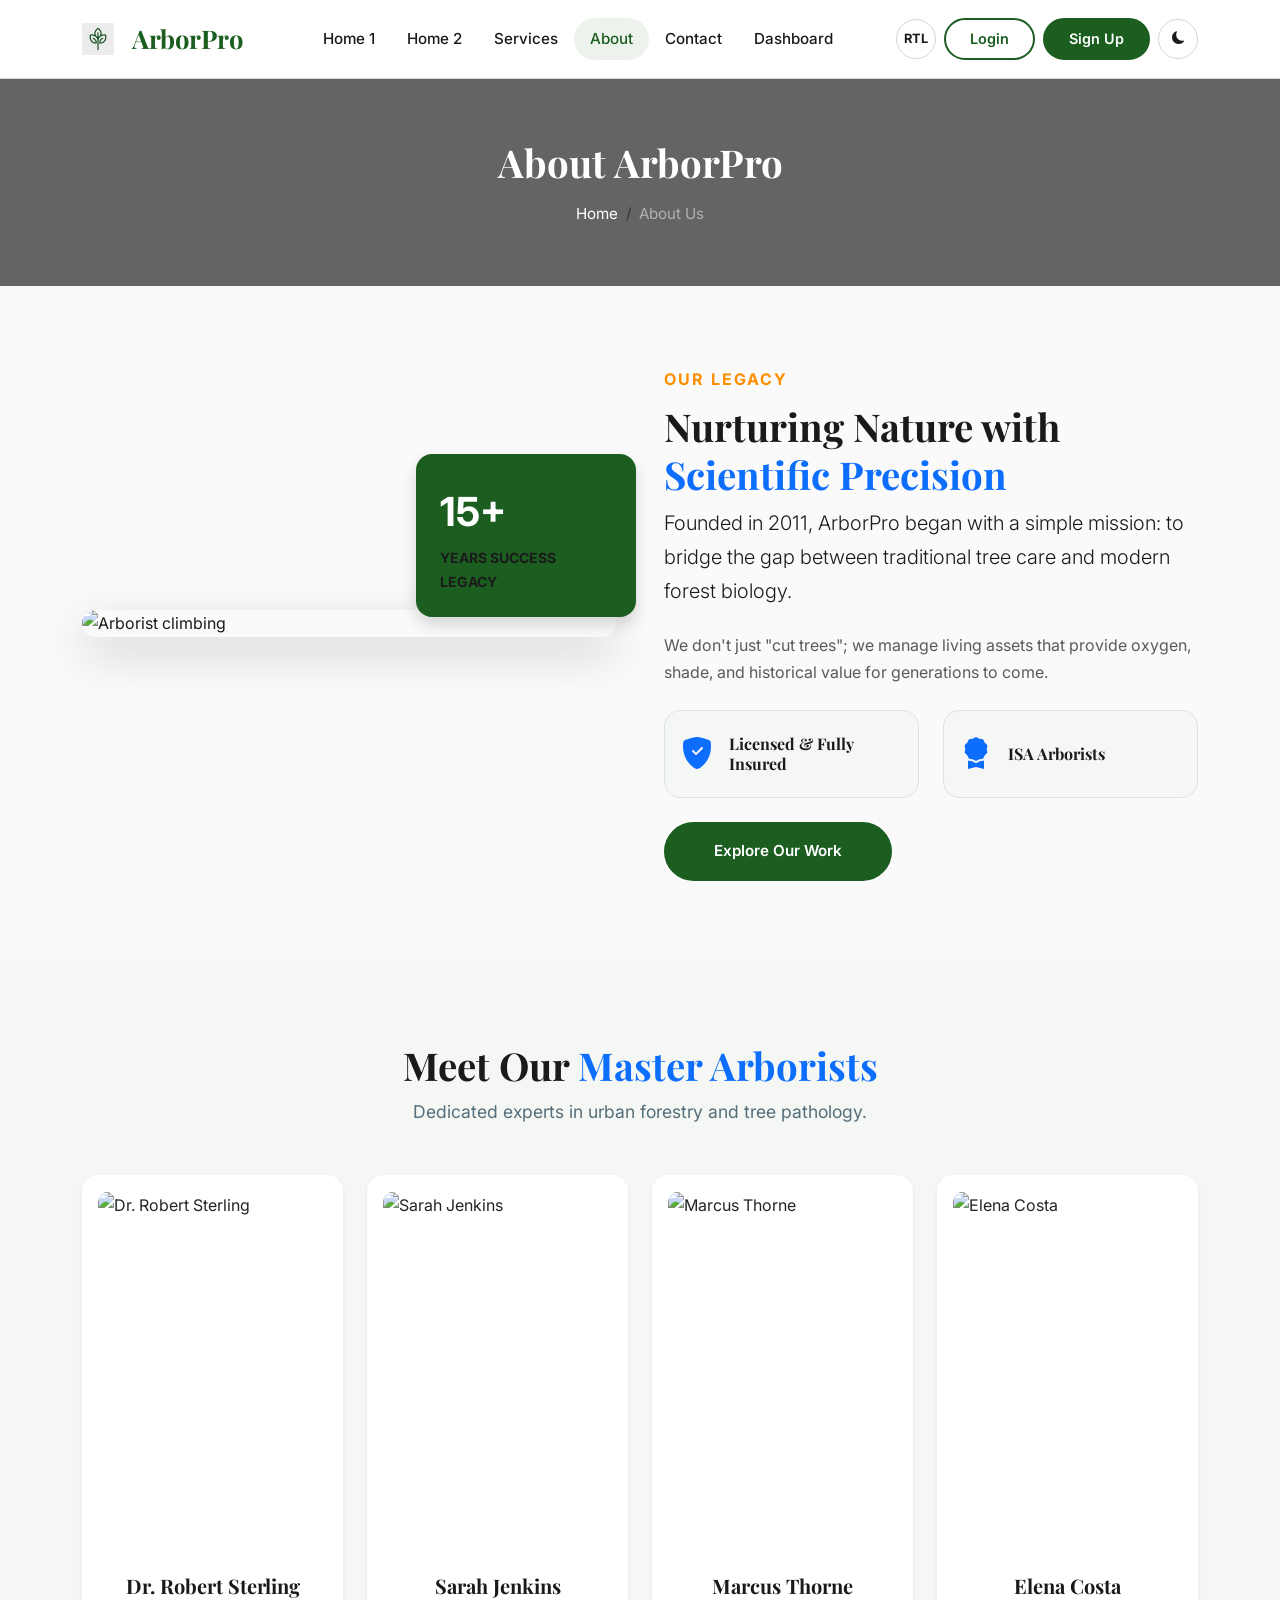
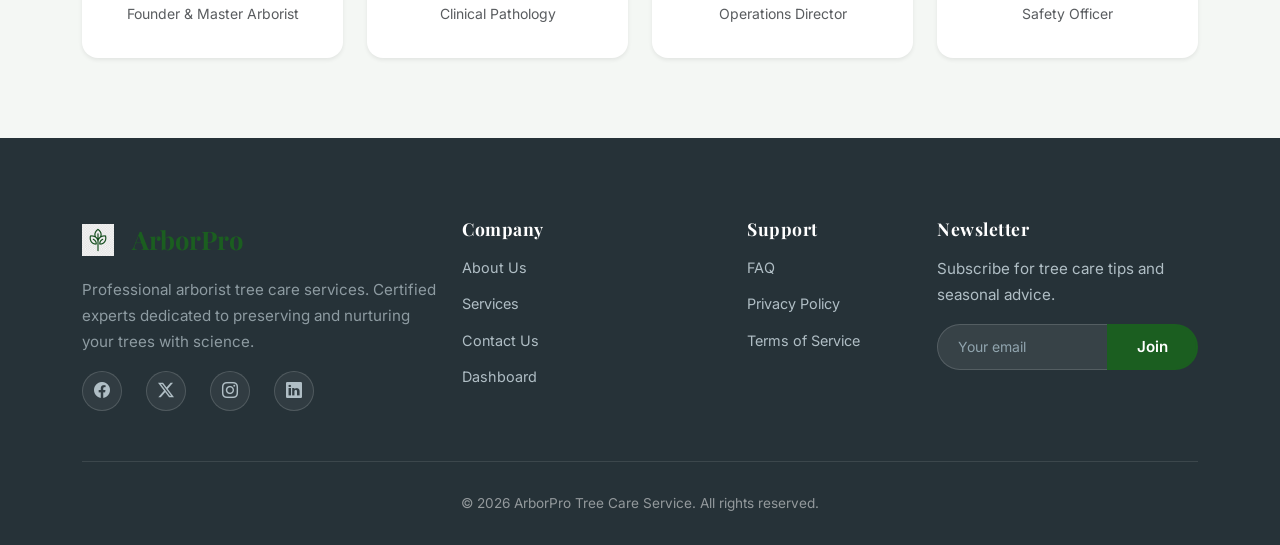
==== commit 598a46aa: "Standardize site branding, refine dashboard responsiveness, and redesign login/signup with centered " ====
--- a/about.html
+++ b/about.html
@@ -14,7 +14,6 @@
   <link href="https://cdn.jsdelivr.net/npm/bootstrap-icons@1.11.3/font/bootstrap-icons.min.css" rel="stylesheet">
   <!-- Custom CSS -->
   <link rel="stylesheet" href="assets/css/style.css">
-  <!-- Favicon -->
   <link rel="icon" type="image/png" href="assets/img/favicon.png">
 </head>
 <body>
@@ -25,22 +24,19 @@
       <a class="navbar-brand" href="index.html">
         <img src="assets/img/favicon.png" alt="ArborPro Logo" class="brand-logo-img me-2"> ArborPro
       </a>
+      
       <button class="theme-toggle d-lg-none ms-auto me-2" id="themeToggleMobile" aria-label="Toggle theme">
         <i class="bi bi-moon-fill"></i>
       </button>
+
       <button class="navbar-toggler border-0" type="button" data-bs-toggle="offcanvas" data-bs-target="#mobileMenu" aria-label="Toggle navigation">
         <i class="bi bi-list fs-4"></i>
       </button>
 
       <div class="collapse navbar-collapse" id="navbarNav">
         <ul class="navbar-nav mx-auto">
-          <li class="nav-item dropdown">
-            <a class="nav-link dropdown-toggle" href="#" role="button" data-bs-toggle="dropdown">Home</a>
-            <ul class="dropdown-menu">
-              <li><a class="dropdown-item" href="index.html">Home 1 (Residential)</a></li>
-              <li><a class="dropdown-item" href="home2.html">Home 2 (Commercial)</a></li>
-            </ul>
-          </li>
+          <li class="nav-item"><a class="nav-link" href="index.html">Home 1</a></li>
+          <li class="nav-item"><a class="nav-link" href="home2.html">Home 2</a></li>
           <li class="nav-item"><a class="nav-link" href="services.html" data-page="services.html">Services</a></li>
           <li class="nav-item"><a class="nav-link active" href="about.html" data-page="about.html">About</a></li>
           <li class="nav-item"><a class="nav-link" href="contact.html" data-page="contact.html">Contact</a></li>
@@ -68,17 +64,20 @@
     </div>
     <div class="offcanvas-body d-flex flex-column">
       <ul class="nav flex-column mb-auto">
-        <li class="nav-item"><a class="nav-link" href="index.html">Home</a></li>
+        <li class="nav-item"><a class="nav-link" href="index.html">Home 1</a></li>
+        <li class="nav-item"><a class="nav-link" href="home2.html">Home 2</a></li>
         <li class="nav-item"><a class="nav-link" href="services.html">Services</a></li>
-        <li class="nav-item"><a class="nav-link" href="home2.html">Residential</a></li>
         <li class="nav-item"><a class="nav-link active" href="about.html">About</a></li>
         <li class="nav-item"><a class="nav-link" href="contact.html">Contact</a></li>
         <li class="nav-item"><a class="nav-link" href="dashboard.html">Dashboard</a></li>
       </ul>
       <div class="d-grid gap-3 pt-4 border-top">
-        <button class="btn btn-outline-custom w-100" id="rtlToggleMobile">Toggle RTL</button>
-        <a href="login.html" class="btn btn-outline-custom w-100">Login</a>
-        <a href="signup.html" class="btn btn-primary-custom w-100">Sign Up</a>
+        <div class="d-flex gap-2">
+          <button class="btn btn-outline-custom w-100 btn-navbar-mobile" id="rtlToggleMobile">Toggle RTL</button>
+          <button class="theme-toggle btn-navbar-mobile" id="themeToggleMobile" style="width:50px; flex-shrink:0;"><i class="bi bi-moon-fill"></i></button>
+        </div>
+        <a href="login.html" class="btn btn-login btn-navbar-mobile">Login</a>
+        <a href="signup.html" class="btn btn-signup btn-navbar-mobile">Sign Up</a>
       </div>
     </div>
   </div>
@@ -96,151 +95,40 @@
     </div>
   </section>
 
-  <!-- ========== OUR STORY / LEGACY SECTION ========== -->
+  <!-- ========== OUR STORY SECTION ========== -->
   <section class="section-padding">
     <div class="container">
       <div class="row align-items-center g-5">
-        <div class="col-lg-6">
-          <div class="about-img-stack position-relative text-center d-flex justify-content-center">
-            <img src="https://images.unsplash.com/photo-1542273917363-3b1817f69a2d?fm=jpg&fit=crop&w=800&q=80" alt="Arborist climbing" class="img-fluid rounded-4 shadow-lg mb-4 w-100" style="max-height: 500px; object-fit: cover;">
-            <img src="https://images.unsplash.com/photo-1512130632577-fb3289530432?fm=jpg&fit=crop&w=800&q=80" alt="Our legacy tree" class="img-fluid rounded-4 shadow-lg position-absolute bottom-0 start-0 d-none d-md-block" style="width: 50%; border: 10px solid var(--bg); transform: translate(-10%, 20%); z-index: 1;">
+        <div class="col-lg-6 fade-in-up">
+          <div class="about-img-stack position-relative d-flex justify-content-center">
+            <img src="https://images.unsplash.com/photo-1542273917363-3b1817f69a2d?fm=jpg&fit=crop&w=800&q=80" alt="Arborist climbing" class="img-fluid rounded-4 shadow-lg w-100" style="max-height: 500px; object-fit: cover;">
             <div class="experience-badge bg-primary-custom text-white p-4 rounded-4 shadow position-absolute d-none d-sm-block" style="bottom: 20px; right: -20px; max-width: 220px; z-index: 2;">
               <span class="fs-1 fw-bold">15+</span>
-              <p class="mb-0 small fw-bold text-uppercase" style="letter-spacing: 1px;">Years Success Legacy</p>
-            </div>
-          </div>
-        </div>
-        <div class="col-lg-6">
-          <span class="text-secondary-custom fw-bold text-uppercase d-block mb-2" style="letter-spacing: 2px; font-size: 0.85rem;">Our Legacy</span>
-          <h2 class="section-title mt-2">Nurturing Nature with <span class="text-primary">Scientific Precision</span></h2>
-          <p class="lead text-dark opacity-100 mb-4 fw-bold">Founded in 2011, ArborPro began with a simple mission: to bridge the gap between traditional tree care and modern forest biology.</p>
-          <p class="mb-4 text-dark opacity-100">What started as a small team of two passionate climbers has grown into a leading force in urban forestry. We don't just "cut trees"; we manage living assets that provide oxygen, shade, and historical value.</p>
+              <p class="mb-0 small fw-bold text-uppercase">Years Success Legacy</p>
+            </div>
+          </div>
+        </div>
+        <div class="col-lg-6 fade-in-up">
+          <span class="text-secondary-custom fw-bold text-uppercase d-block mb-2" style="letter-spacing: 2px;">Our Legacy</span>
+          <h2 class="section-title">Nurturing Nature with <span class="text-primary">Scientific Precision</span></h2>
+          <p class="lead mb-4">Founded in 2011, ArborPro began with a simple mission: to bridge the gap between traditional tree care and modern forest biology.</p>
+          <p class="mb-4 text-muted">We don't just "cut trees"; we manage living assets that provide oxygen, shade, and historical value for generations to come.</p>
           <div class="row g-4 mb-4">
-            <div class="col-12 col-md-6">
-              <div class="d-flex align-items-center gap-3 p-3 bg-white rounded-4 shadow-sm border border-primary">
+            <div class="col-md-6">
+              <div class="d-flex align-items-center gap-3 p-3 bg-alt rounded-4 border border-primary-custom">
                 <i class="bi bi-shield-fill-check fs-2 text-primary"></i>
-                <h6 class="mb-0 fw-bold text-dark opacity-100">Licensed & Fully Insured</h6>
+                <h6 class="mb-0 fw-bold">Licensed & Fully Insured</h6>
               </div>
             </div>
-            <div class="col-12 col-md-6">
-              <div class="d-flex align-items-center gap-3 p-3 bg-white rounded-4 shadow-sm border border-primary">
+            <div class="col-md-6">
+              <div class="d-flex align-items-center gap-3 p-3 bg-alt rounded-4 border border-primary-custom">
                 <i class="bi bi-award-fill fs-2 text-primary"></i>
-                <h6 class="mb-0 fw-bold text-dark opacity-100">Certified ISA Arborists</h6>
+                <h6 class="mb-0 fw-bold">ISA Arborists</h6>
               </div>
             </div>
           </div>
-          <div class="text-center text-lg-start">
-            <a href="services.html" class="btn btn-primary-custom px-5 py-3 rounded-pill shadow-sm">Explore Our Work</a>
-          </div>
-        </div>
-      </div>
-    </div>
-  </section>
-
-  <!-- ========== TIMELINE SECTION ========== -->
-  <section class="section-padding bg-alt">
-    <div class="container">
-      <div class="text-center mb-5 fade-in-up">
-        <span class="text-secondary-custom fw-bold text-uppercase" style="letter-spacing:2px;font-size:.85rem;">Our Journey</span>
-        <h2 class="section-title mt-2">Company <span class="text-primary">Timeline</span></h2>
-        <p class="section-subtitle">A decade of growth, innovation, and environmental stewardship.</p>
-      </div>
-      <div class="timeline position-relative py-5">
-        <div class="timeline-line position-absolute start-50 translate-middle-x bg-primary-subtle h-100" style="width: 2px; top: 0; z-index: 1;"></div>
-        
-        <div class="timeline-item mb-5 position-relative">
-          <div class="row align-items-center">
-            <div class="col-md-5 text-md-end fade-in-up">
-              <div class="p-4 bg-white rounded-4 shadow-sm border-start border-primary border-4">
-                <h5 class="fw-bold text-primary">2011</h5>
-                <p class="mb-0 small text-muted">Founded as "Sterling Tree Care" with a focus on heritage oak preservation.</p>
-              </div>
-            </div>
-            <div class="col-md-2 text-center timeline-dot-wrap position-relative" style="z-index: 2;">
-              <div class="timeline-dot bg-primary text-white rounded-circle d-flex align-items-center justify-content-center mx-auto shadow" style="width: 40px; height: 40px;"><i class="bi bi-flag"></i></div>
-            </div>
-            <div class="col-md-5 d-none d-md-block"></div>
-          </div>
-        </div>
-
-        <div class="timeline-item mb-5 position-relative">
-          <div class="row align-items-center">
-            <div class="col-md-5 d-none d-md-block"></div>
-            <div class="col-md-2 text-center timeline-dot-wrap position-relative" style="z-index: 2;">
-              <div class="timeline-dot bg-secondary-custom text-white rounded-circle d-flex align-items-center justify-content-center mx-auto shadow" style="width: 40px; height: 40px;"><i class="bi bi-people"></i></div>
-            </div>
-            <div class="col-md-5 fade-in-up">
-              <div class="p-4 bg-white rounded-4 shadow-sm border-end border-secondary-custom border-4 text-md-start">
-                <h5 class="fw-bold text-secondary-custom">2016</h5>
-                <p class="mb-0 small text-muted">Expanded to a 10-person team and rebranded to ArborPro, focusing on urban canopy electronics.</p>
-              </div>
-            </div>
-          </div>
-        </div>
-
-        <div class="timeline-item mb-5 position-relative">
-          <div class="row align-items-center">
-            <div class="col-md-5 text-md-end fade-in-up">
-              <div class="p-4 bg-white rounded-4 shadow-sm border-start border-success border-4">
-                <h5 class="fw-bold text-success">2021</h5>
-                <p class="mb-0 small text-muted">Introduced Sonic Tomography and AI-driven health tracking for estate management.</p>
-              </div>
-            </div>
-            <div class="col-md-2 text-center timeline-dot-wrap position-relative" style="z-index: 2;">
-              <div class="timeline-dot bg-success text-white rounded-circle d-flex align-items-center justify-content-center mx-auto shadow" style="width: 40px; height: 40px;"><i class="bi bi-cpu"></i></div>
-            </div>
-            <div class="col-md-5 d-none d-md-block"></div>
-          </div>
-        </div>
-
-        <div class="timeline-item mb-0 position-relative">
-          <div class="row align-items-center">
-            <div class="col-md-5 d-none d-md-block"></div>
-            <div class="col-md-2 text-center timeline-dot-wrap position-relative" style="z-index: 2;">
-              <div class="timeline-dot bg-warning text-dark rounded-circle d-flex align-items-center justify-content-center mx-auto shadow" style="width: 40px; height: 40px;"><i class="bi bi-star"></i></div>
-            </div>
-            <div class="col-md-5 fade-in-up">
-              <div class="p-4 bg-white rounded-4 shadow-sm border-end border-warning border-4 text-md-start">
-                <h5 class="fw-bold text-warning">2026</h5>
-                <p class="mb-0 small text-muted">Voted #1 Arborist Service in the region for sustainable forest management projects.</p>
-              </div>
-            </div>
-          </div>
-        </div>
-      </div>
-    </div>
-  </section>
-
-  <!-- ========== CERTIFICATIONS SECTION ========== -->
-  <section class="section-padding bg-alt">
-    <div class="container text-center">
-      <h2 class="section-title">Industry <span class="text-primary">Recognition</span></h2>
-      <p class="section-subtitle">We hold the highest standards of certification in the arboriculture industry.</p>
-      <div class="row g-4 align-items-center justify-content-center mt-4">
-         <div class="col-6 col-md-3">
-           <div class="p-4 bg-white rounded-4 shadow-sm h-100 d-flex flex-column align-items-center justify-content-center">
-             <i class="bi bi-patch-check-fill fs-1 text-primary mb-3"></i>
-             <p class="mb-0 fw-bold text-dark opacity-100">ISA Certified</p>
-           </div>
-         </div>
-         <div class="col-6 col-md-3">
-           <div class="p-4 bg-white rounded-4 shadow-sm h-100 d-flex flex-column align-items-center justify-content-center">
-             <i class="bi bi-shield-shaded fs-1 text-primary mb-3"></i>
-             <p class="mb-0 fw-bold text-dark opacity-100">TCIA Accredited</p>
-           </div>
-         </div>
-         <div class="col-6 col-md-3">
-           <div class="p-4 bg-white rounded-4 shadow-sm h-100 d-flex flex-column align-items-center justify-content-center">
-             <i class="bi bi-award-fill fs-1 text-primary mb-3"></i>
-             <p class="mb-0 fw-bold text-dark opacity-100">ASCA Member</p>
-           </div>
-         </div>
-         <div class="col-6 col-md-3">
-           <div class="p-4 bg-white rounded-4 shadow-sm h-100 d-flex flex-column align-items-center justify-content-center">
-             <i class="bi bi-star-fill fs-1 text-primary mb-3"></i>
-             <p class="mb-0 fw-bold text-dark opacity-100">A+ BBB Rated</p>
-           </div>
-         </div>
+          <a href="services.html" class="btn btn-primary-custom px-5 py-3 rounded-pill">Explore Our Work</a>
+        </div>
       </div>
     </div>
   </section>
@@ -248,61 +136,52 @@
   <!-- ========== TEAM SECTION ========== -->
   <section class="section-padding bg-alt">
     <div class="container">
-      <div class="text-center mb-5">
-        <span class="text-secondary-custom fw-bold text-uppercase d-block mb-2" style="letter-spacing: 2px; font-size: 0.85rem;">The Roots of Our Success</span>
-        <h2 class="section-title mt-2">Meet Our <span class="text-primary">Master Arborists</span></h2>
-        <p class="mx-auto fw-bold" style="max-width: 600px; color: var(--text);">Our leadership team combines over 60 years of expertise in forest pathology, urban ecology, and aerial operations.</p>
+      <div class="text-center mb-5 fade-in-up">
+        <h2 class="section-title">Meet Our <span class="text-primary">Master Arborists</span></h2>
+        <p class="section-subtitle">Dedicated experts in urban forestry and tree pathology.</p>
       </div>
       <div class="row g-4">
         <div class="col-lg-3 col-md-6 fade-in-up">
-          <div class="team-card text-center bg-white p-4 rounded-4 shadow-sm border border-light">
-            <div class="mb-4 overflow-hidden rounded-circle mx-auto shadow-sm" style="width: 200px; height: 200px;">
-              <img src="https://images.unsplash.com/photo-1557862921-37829c790f19?fm=jpg&fit=crop&w=400&q=80" alt="CEO" class="w-100 h-100 object-fit-cover">
-            </div>
-            <h5 class="fw-bold mb-1 text-dark opacity-100">Dr. Robert Sterling</h5>
-            <p class="text-secondary-custom small fw-bold">Founder & Master Arborist</p>
-            <div class="d-flex justify-content-center gap-3 mt-3">
-              <a href="#" class="text-primary fs-5"><i class="bi bi-linkedin"></i></a>
-              <a href="#" class="text-primary fs-5"><i class="bi bi-twitter-x"></i></a>
-            </div>
-          </div>
-        </div>
-        <div class="col-lg-3 col-md-6 fade-in-up">
-          <div class="team-card text-center bg-white p-3 rounded-4 shadow-sm">
-            <div class="mb-4 overflow-hidden rounded-4 shadow-sm" style="height: 300px;">
-              <img src="https://images.unsplash.com/photo-1544005313-94ddf0286df2?fm=jpg&fit=crop&w=400&q=80" alt="Ecologist" class="w-100 h-100 object-fit-cover">
-            </div>
-            <h5 class="fw-bold mb-1">Sarah Jenkins</h5>
-            <p class="text-secondary-custom small fw-bold">Head of Clinical Pathology</p>
-            <div class="d-flex justify-content-center gap-2 mt-2">
-              <a href="#" class="text-muted"><i class="bi bi-linkedin"></i></a>
-              <a href="#" class="text-muted"><i class="bi bi-twitter-x"></i></a>
-            </div>
-          </div>
-        </div>
-        <div class="col-lg-3 col-md-6 fade-in-up">
-          <div class="team-card text-center bg-white p-3 rounded-4 shadow-sm">
-            <div class="mb-4 overflow-hidden rounded-4 shadow-sm" style="height: 300px;">
-              <img src="https://images.unsplash.com/photo-1519085360753-af0119f7cbe7?fm=jpg&fit=crop&w=400&q=80" alt="Ops Manager" class="w-100 h-100 object-fit-cover">
-            </div>
-            <h5 class="fw-bold mb-1">Marcus Thorne</h5>
-            <p class="text-secondary-custom small fw-bold">Operations Director</p>
-            <div class="d-flex justify-content-center gap-2 mt-2">
-              <a href="#" class="text-muted"><i class="bi bi-linkedin"></i></a>
-              <a href="#" class="text-muted"><i class="bi bi-envelope"></i></a>
-            </div>
-          </div>
-        </div>
-        <div class="col-lg-3 col-md-6 fade-in-up">
-          <div class="team-card text-center bg-white p-3 rounded-4 shadow-sm">
-            <div class="mb-4 overflow-hidden rounded-4 shadow-sm" style="height: 300px;">
-              <img src="https://images.unsplash.com/photo-1567532939847-8a59f5502967?fm=jpg&fit=crop&w=400&q=80" alt="Design" class="w-100 h-100 object-fit-cover">
-            </div>
-            <h5 class="fw-bold mb-1">Elena Costa</h5>
-            <p class="text-secondary-custom small fw-bold">Aerial Safety Officer</p>
-            <div class="d-flex justify-content-center gap-2 mt-2">
-              <a href="#" class="text-muted"><i class="bi bi-linkedin"></i></a>
-              <a href="#" class="text-muted"><i class="bi bi-instagram"></i></a>
+          <div class="card h-100 border-0 shadow-sm transition-all rounded-4 overflow-hidden bg-white p-3">
+            <div class="team-img-wrap" style="height: 350px; overflow: hidden; border-radius: 12px;">
+              <img src="https://images.unsplash.com/photo-1560250097-0b93528c311a?auto=format&fit=crop&q=80&w=800" alt="Dr. Robert Sterling" class="w-100 h-100 object-fit-cover">
+            </div>
+            <div class="card-body text-center mt-3">
+              <h5 class="fw-bold mb-1">Dr. Robert Sterling</h5>
+              <p class="text-muted small mb-0">Founder & Master Arborist</p>
+            </div>
+          </div>
+        </div>
+        <div class="col-lg-3 col-md-6 fade-in-up">
+          <div class="card h-100 border-0 shadow-sm transition-all rounded-4 overflow-hidden bg-white p-3">
+            <div class="team-img-wrap" style="height: 350px; overflow: hidden; border-radius: 12px;">
+              <img src="https://images.unsplash.com/photo-1573496359142-b8d87734a5a2?auto=format&fit=crop&q=80&w=800" alt="Sarah Jenkins" class="w-100 h-100 object-fit-cover">
+            </div>
+            <div class="card-body text-center mt-3">
+              <h5 class="fw-bold mb-1">Sarah Jenkins</h5>
+              <p class="text-muted small mb-0">Clinical Pathology</p>
+            </div>
+          </div>
+        </div>
+        <div class="col-lg-3 col-md-6 fade-in-up">
+          <div class="card h-100 border-0 shadow-sm transition-all rounded-4 overflow-hidden bg-white p-3">
+            <div class="team-img-wrap" style="height: 350px; overflow: hidden; border-radius: 12px;">
+              <img src="https://images.unsplash.com/photo-1519085360753-af0119f7cbe7?auto=format&fit=crop&q=80&w=800" alt="Marcus Thorne" class="w-100 h-100 object-fit-cover">
+            </div>
+            <div class="card-body text-center mt-3">
+              <h5 class="fw-bold mb-1">Marcus Thorne</h5>
+              <p class="text-muted small mb-0">Operations Director</p>
+            </div>
+          </div>
+        </div>
+        <div class="col-lg-3 col-md-6 fade-in-up">
+          <div class="card h-100 border-0 shadow-sm transition-all rounded-4 overflow-hidden bg-white p-3">
+            <div class="team-img-wrap" style="height: 350px; overflow: hidden; border-radius: 12px;">
+              <img src="https://images.unsplash.com/photo-1580489944761-15a19d654956?auto=format&fit=crop&q=80&w=800" alt="Elena Costa" class="w-100 h-100 object-fit-cover">
+            </div>
+            <div class="card-body text-center mt-3">
+              <h5 class="fw-bold mb-1">Elena Costa</h5>
+              <p class="text-muted small mb-0">Safety Officer</p>
             </div>
           </div>
         </div>
@@ -311,15 +190,14 @@
   </section>
 
   <!-- ========== FOOTER ========== -->
-  <footer class="footer pt-5">
+  <footer class="footer">
     <div class="container">
       <div class="row g-4">
         <div class="col-lg-4 col-md-6">
           <div class="footer-brand mb-3">
             <img src="assets/img/favicon.png" alt="ArborPro Logo" class="brand-logo-img me-2"> ArborPro
           </div>
-          <p class="text-light opacity-75 small">Professional arborist services dedicated to the health, safety, and beauty of your landscape with scientific precision.</p>
-        </div>
+          <p class="text-light opacity-75 small">Professional arborist tree care services. Certified experts dedicated to preserving and nurturing your trees with science.</p>
           <div class="social-icons d-flex gap-3 mt-3">
             <a href="#"><i class="bi bi-facebook"></i></a>
             <a href="#"><i class="bi bi-twitter-x"></i></a>
@@ -328,30 +206,29 @@
           </div>
         </div>
         <div class="col-lg-3 col-md-6">
-          <h5>Quick Links</h5>
-          <ul class="footer-links">
-            <li><a href="about.html"><i class="bi bi-chevron-right"></i> About Us</a></li>
-            <li><a href="services.html"><i class="bi bi-chevron-right"></i> Our Services</a></li>
-            <li><a href="contact.html"><i class="bi bi-chevron-right"></i> Contact Us</a></li>
-            <li><a href="dashboard.html"><i class="bi bi-chevron-right"></i> Dashboard</a></li>
+          <h6 class="fw-bold mb-3">Company</h6>
+          <ul class="list-unstyled footer-links small">
+            <li class="mb-2"><a href="about.html">About Us</a></li>
+            <li class="mb-2"><a href="services.html">Services</a></li>
+            <li class="mb-2"><a href="contact.html">Contact Us</a></li>
+            <li class="mb-2"><a href="dashboard.html">Dashboard</a></li>
           </ul>
         </div>
+        <div class="col-lg-2 col-md-6">
+          <h6 class="fw-bold mb-3">Support</h6>
+          <ul class="list-unstyled footer-links small">
+            <li class="mb-2"><a href="#">FAQ</a></li>
+            <li class="mb-2"><a href="#">Privacy Policy</a></li>
+            <li class="mb-2"><a href="#">Terms of Service</a></li>
+          </ul>
+        </div>
         <div class="col-lg-3 col-md-6">
-          <h5>Services</h5>
-          <ul class="footer-links">
-            <li><a href="#"><i class="bi bi-chevron-right"></i> Tree Removal</a></li>
-            <li><a href="#"><i class="bi bi-chevron-right"></i> Pruning & Trimming</a></li>
-            <li><a href="#"><i class="bi bi-chevron-right"></i> Health Assessments</a></li>
-            <li><a href="#"><i class="bi bi-chevron-right"></i> Emergency Storm Care</a></li>
-          </ul>
-        </div>
-        <div class="col-lg-3 col-md-6">
-          <h5>Stay Connected</h5>
-          <p>Subscribe for tree care tips and seasonal advice.</p>
+          <h6 class="fw-bold mb-3">Newsletter</h6>
+          <p class="small text-muted mb-3">Subscribe for tree care tips and seasonal advice.</p>
           <form class="newsletter-form">
-            <div class="input-group">
-              <input type="email" class="form-control" placeholder="Your email">
-              <button class="btn btn-primary-custom" type="submit">Join</button>
+            <div class="input-group mb-2">
+              <input type="email" class="form-control form-control-sm" placeholder="Your email">
+              <button class="btn btn-primary-custom btn-sm" type="submit">Join</button>
             </div>
           </form>
         </div>
@@ -362,9 +239,7 @@
     </div>
   </footer>
 
-  <!-- Bootstrap JS -->
   <script src="https://cdn.jsdelivr.net/npm/bootstrap@5.3.2/dist/js/bootstrap.bundle.min.js"></script>
-  <!-- Custom JS -->
   <script src="assets/js/main.js"></script>
 </body>
-</html>
+</html>
--- a/assets/css/style.css
+++ b/assets/css/style.css
@@ -142,7 +142,7 @@
 }
 [dir="rtl"] .dashboard-topbar {
   left: 0;
-  right: 280px;
+  right: 270px;
 }
 @media (max-width: 991.98px) {
   [dir="rtl"] .dashboard-topbar {
@@ -270,6 +270,43 @@
   box-shadow: 0 6px 20px rgba(27,94,32,.25);
 }
 
+/* Hero Button Enhancements */
+.hero-btns .btn {
+  border-radius: 50px;
+  letter-spacing: 0.5px;
+  transition: all 0.4s cubic-bezier(0.175, 0.885, 0.32, 1.275);
+}
+
+.hero-btns .btn:hover {
+  transform: translateY(-5px) scale(1.02);
+}
+
+.hero-btns .btn-outline-light {
+  border: 2px solid rgba(255,255,255,0.8);
+  background: transparent;
+  color: #fff;
+}
+
+.hero-btns .btn-outline-light:hover {
+  background: #fff;
+  color: var(--primary);
+  border-color: #fff;
+  box-shadow: 0 10px 30px rgba(255,255,255,0.2);
+}
+
+/* Ensure equal widths and heights in mobile for hero buttons */
+@media (max-width: 575.98px) {
+  .hero-btns {
+    width: 100%;
+    padding: 0 20px;
+  }
+  .hero-btns .btn {
+    max-width: 100% !important;
+    text-align: center;
+    justify-content: center;
+  }
+}
+
 /* ---------- Navbar ---------- */
 .navbar-custom {
   background: var(--surface);
@@ -356,13 +393,13 @@
 .btn-outline-custom#rtlToggleMobile {
   width: 40px;
   height: 40px;
-  display: flex !important;
+  display: flex;
   align-items: center;
   justify-content: center;
-  padding: 0 !important;
+  padding: 0;
   font-size: 0.8rem;
   font-weight: 700;
-  border-radius: 50% !important;
+  border-radius: 50%;
   border: 1px solid var(--border);
   background: var(--surface);
   color: var(--text);
@@ -602,6 +639,17 @@
   transform: translateY(-6px);
   box-shadow: var(--card-shadow);
   border-color: var(--primary);
+}
+
+.compliance-card {
+  transition: all var(--transition);
+}
+
+.compliance-card:hover {
+  background-color: rgba(255, 255, 255, 0.15) !important;
+  border-color: var(--secondary) !important;
+  transform: translateY(-5px);
+  box-shadow: 0 10px 30px rgba(0,0,0,0.3);
 }
 .icon-card .icon-wrap {
   width: 70px;
@@ -873,40 +921,45 @@
 .auth-card {
   background: var(--surface);
   border: 1px solid var(--border);
-  border-radius: var(--radius);
-  padding: 40px;
+  border-radius: 20px;
+  padding: 50px 40px;
   width: 100%;
-  max-width: 460px;
-  box-shadow: var(--card-shadow);
+  max-width: 480px;
+  box-shadow: 0 10px 40px rgba(0,0,0,0.05);
 }
 .auth-card h2 {
-  font-weight: 700;
-  margin-bottom: .3rem;
+  font-family: var(--font-heading);
+  font-weight: 800;
+  font-size: 2.2rem;
+  margin-bottom: 0.5rem;
 }
 .auth-card .auth-subtitle {
   color: var(--text-muted);
-  margin-bottom: 2rem;
-}
-.auth-card .form-label { font-weight: 500; font-size: .95rem; }
+  margin-bottom: 2.5rem;
+  font-size: 1rem;
+}
 .auth-card .form-control {
-  border-radius: var(--radius-sm);
-  padding: 10px 16px;
+  border-radius: 12px;
+  padding: 12px 18px;
   border: 1px solid var(--border);
-  background: var(--bg);
+  background: var(--bg-alt);
   color: var(--text);
-  transition: border var(--transition);
+  font-size: 0.95rem;
 }
 .auth-card .form-control:focus {
-  box-shadow: none;
+  background: var(--surface);
   border-color: var(--primary);
+  box-shadow: 0 0 0 4px rgba(27,94,32,0.1);
 }
 .auth-card .divider {
   display: flex;
   align-items: center;
-  gap: 12px;
-  margin: 1.5rem 0;
+  gap: 15px;
+  margin: 2rem 0;
   color: var(--text-muted);
-  font-size: .9rem;
+  font-size: 0.85rem;
+  text-transform: uppercase;
+  letter-spacing: 1px;
 }
 .auth-card .divider::before,
 .auth-card .divider::after {
@@ -915,23 +968,26 @@
   height: 1px;
   background: var(--border);
 }
-.social-login { display: flex; gap: 12px; justify-content: center; }
+.social-login { display: flex; gap: 15px; justify-content: center; }
 .social-login a {
   display: inline-flex;
   align-items: center;
   justify-content: center;
-  width: 48px;
-  height: 48px;
-  border-radius: var(--radius-sm);
+  width: 52px;
+  height: 52px;
+  border-radius: 14px;
+  background: var(--bg-alt);
   border: 1px solid var(--border);
   color: var(--text);
-  font-size: 1.2rem;
-  transition: all var(--transition);
+  font-size: 1.3rem;
+  transition: all 0.3s cubic-bezier(0.175, 0.885, 0.32, 1.275);
 }
 .social-login a:hover {
+  background: var(--surface);
   border-color: var(--primary);
   color: var(--primary);
-  transform: translateY(-2px);
+  transform: translateY(-4px) scale(1.05);
+  box-shadow: 0 8px 20px rgba(0,0,0,0.1);
 }
 
 .auth-top-icons {
@@ -1055,6 +1111,41 @@
   width: calc(100% - 270px);
   min-height: 100vh;
   background: var(--bg-alt);
+  transition: all var(--transition);
+}
+
+@media (max-width: 991.98px) {
+  .sidebar {
+    transform: translateX(-100%);
+    box-shadow: 10px 0 30px rgba(0,0,0,.1);
+  }
+  .sidebar.show {
+    transform: translateX(0);
+  }
+  .sidebar-close { display: block; }
+  .dashboard-main { 
+    margin-left: 0;
+    width: 100%;
+  }
+  .dashboard-topbar {
+    left: 0 !important;
+    width: 100% !important;
+  }
+  .dashboard-topbar .menu-toggle { display: block; }
+}
+
+.sidebar-backdrop {
+  position: fixed;
+  inset: 0;
+  background: rgba(0,0,0,.5);
+  z-index: 1035;
+  opacity: 0;
+  visibility: hidden;
+  transition: all var(--transition);
+}
+.sidebar-backdrop.show {
+  opacity: 1;
+  visibility: visible;
 }
 .dashboard-topbar {
   background: var(--surface);
@@ -1369,14 +1460,23 @@
 
 /* ---------- Auth Split Layout ---------- */
 .auth-split-img {
-  background: linear-gradient(rgba(27,94,32,.7), rgba(27,94,32,.7)), url('https://images.unsplash.com/photo-1542273917363-3b1817f69a2d?fm=jpg&fit=crop&w=1600&q=80');
+  background: linear-gradient(rgba(13, 59, 19, 0.75), rgba(13, 59, 19, 0.75)), url('https://images.unsplash.com/photo-1590333742205-063f9da8f58b?auto=format&fm=jpg&fit=crop&w=1600&q=80');
   background-size: cover;
   background-position: center;
   display: flex;
   align-items: center;
   justify-content: center;
-  padding: 60px;
-  color: #fff;
+  padding: 40px;
+  color: #fff;
+}
+.auth-split-img .split-content {
+  max-width: 480px;
+  background: rgba(255,255,255,0.05);
+  backdrop-filter: blur(10px);
+  padding: 40px;
+  border-radius: 24px;
+  border: 1px solid rgba(255,255,255,0.1);
+  box-shadow: 0 20px 50px rgba(0,0,0,0.3);
 }
 
 /* ---------- Environmental Widget ---------- */
@@ -1412,3 +1512,24 @@
 ::-webkit-scrollbar-track { background: var(--bg); }
 ::-webkit-scrollbar-thumb { background: var(--primary); border-radius: 4px; }
 ::-webkit-scrollbar-thumb:hover { background: var(--primary-dark); }
+
+/* ---------- Offcanvas Custom Enhancements ---------- */
+.offcanvas-custom { background-color: var(--surface) !important; border-right: 1px solid var(--border); width: 320px; }
+.offcanvas-custom .nav-link { padding: 12px 18px !important; margin-bottom: 6px; border-radius: 12px; color: var(--text) !important; font-weight: 600; transition: all 0.3s; }
+.offcanvas-custom .nav-link:hover, .offcanvas-custom .nav-link.active { background: rgba(27,94,32,0.1) !important; color: var(--primary) !important; padding-left: 25px !important; }
+.offcanvas-custom .btn-navbar-mobile { height: 50px; border-radius: 50px; display: flex; align-items: center; justify-content: center; font-weight: 700; font-size: 1rem; transition: all 0.3s; }
+
+.transition-all { transition: all var(--transition); }
+.shadow-hover:hover { transform: translateY(-5px); box-shadow: 0 10px 30px rgba(0,0,0,0.1) !important; }
+
+/* ---------- Footer Styling ---------- */
+.footer { background-color: var(--tertiary); color: rgba(255,255,255,0.85); position: relative; padding-top: 80px; }
+.footer h6 { color: #fff; letter-spacing: 0.5px; font-weight: 700; margin-bottom: 25px; }
+.footer .footer-links a { color: rgba(255,255,255,0.6); transition: all 0.3s; font-size: 0.9rem; margin-bottom: 12px; display: block; }
+.footer .footer-links a:hover { color: var(--secondary); padding-left: 5px; }
+.social-icons a { width: 36px; height: 36px; display: inline-flex; align-items: center; justify-content: center; background: rgba(255,255,255,0.05); border-radius: 50%; color: #fff; transition: all 0.3s; border: 1px solid rgba(255,255,255,0.1); text-decoration: none; }
+.social-icons a:hover { background: var(--secondary); border-color: var(--secondary); transform: translateY(-3px); color: #fff; }
+.newsletter-form .form-control { background: rgba(255,255,255,0.05); border-color: rgba(255,255,255,0.1); color: #fff; border-radius: 8px; }
+.newsletter-form .form-control::placeholder { color: rgba(255,255,255,0.4); }
+.newsletter-form .form-control:focus { background: rgba(255,255,255,0.1); border-color: var(--secondary); box-shadow: none; color: #fff; }
+.footer-bottom { border-top: 1px solid rgba(255,255,255,0.1); margin-top: 50px; padding: 30px 0; font-size: 0.85rem; color: rgba(255,255,255,0.5); }
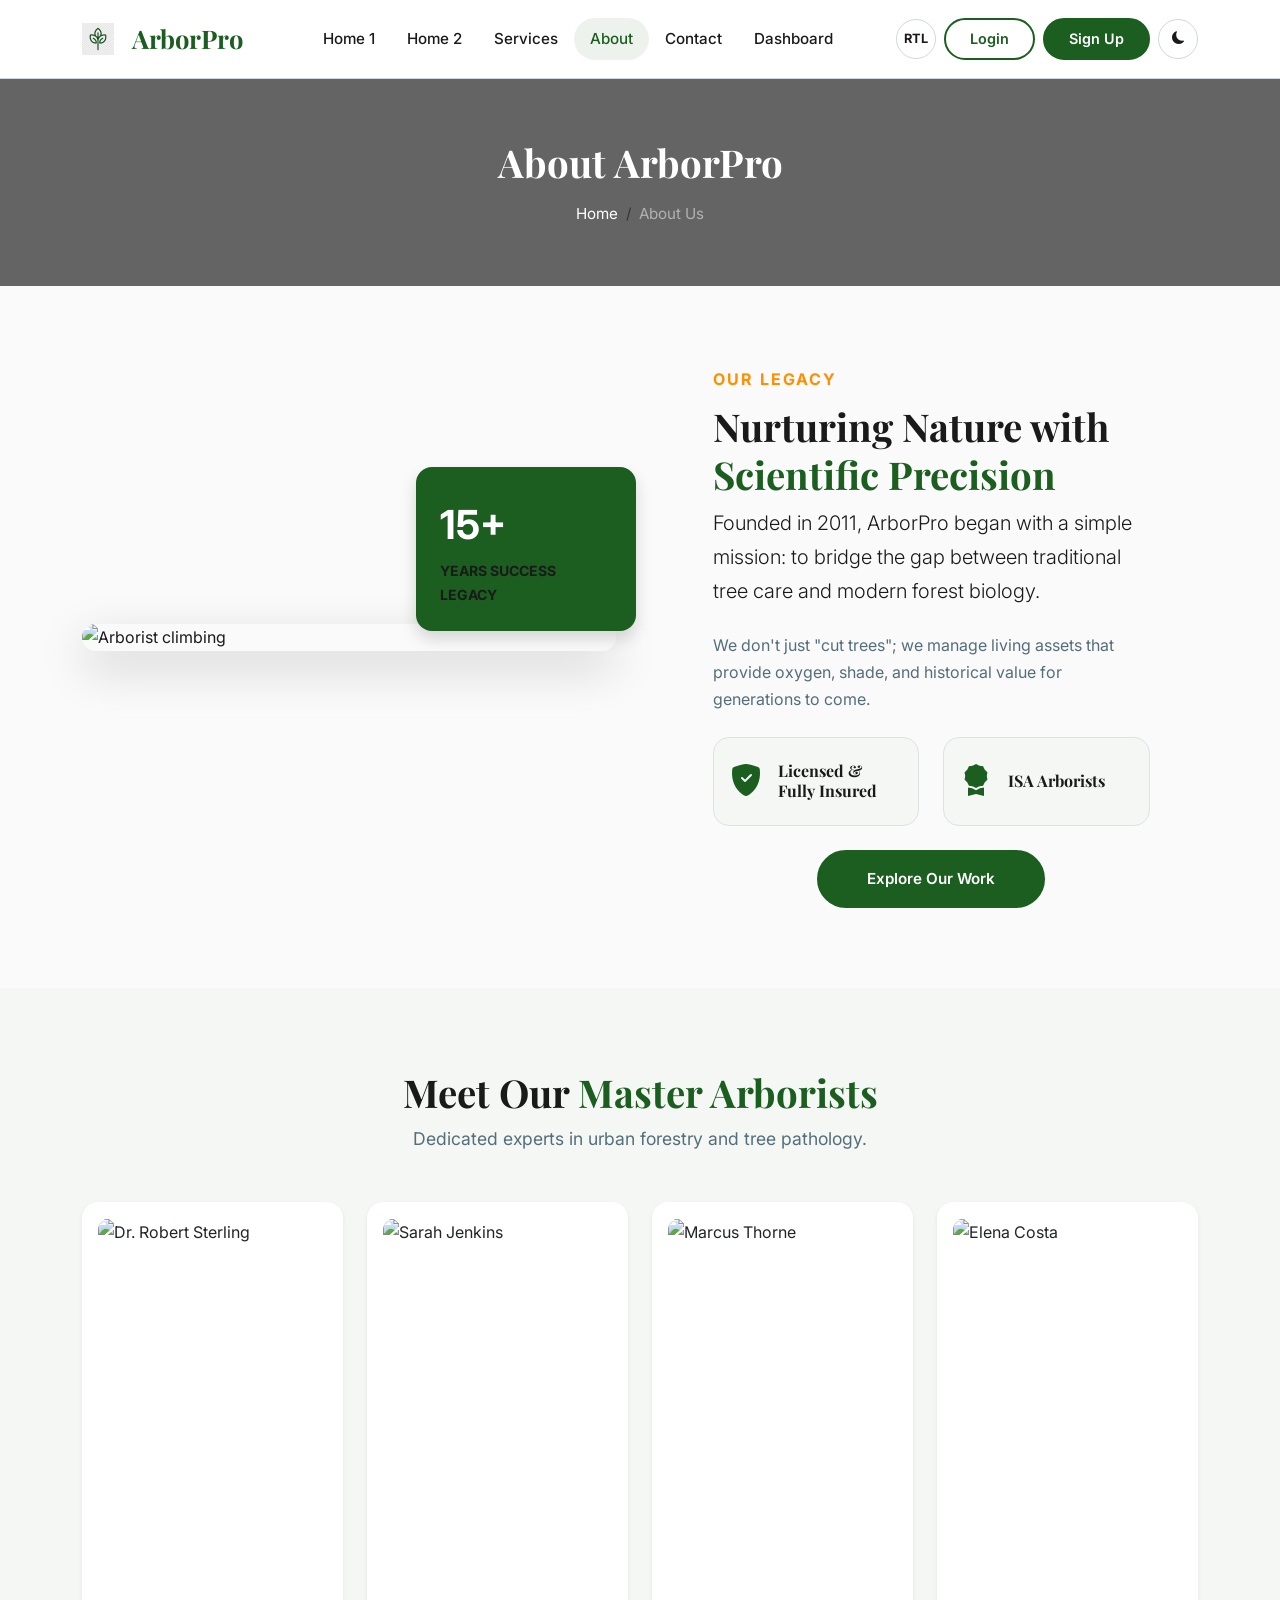
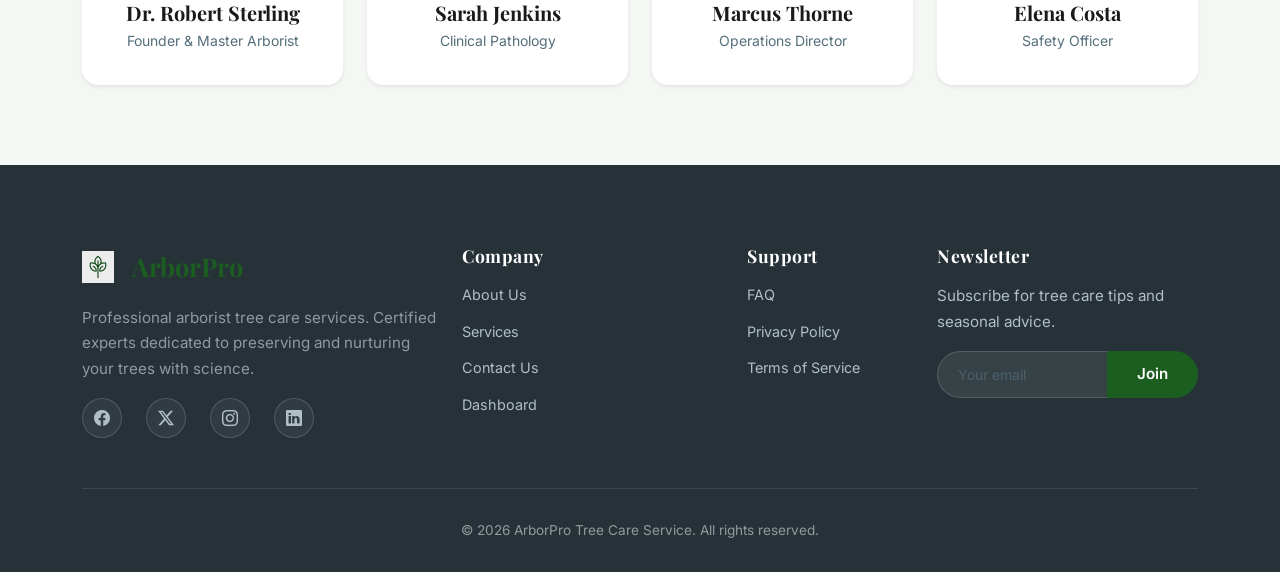
==== commit 22b4f801: "Refined Arborist Website UI, fixed navbar alignment, updated theme toggle logic, and added missing a" ====
--- a/about.html
+++ b/about.html
@@ -29,6 +29,8 @@
         <i class="bi bi-moon-fill"></i>
       </button>
 
+      <button class="btn btn-outline-custom d-lg-none me-2 p-0 d-flex align-items-center justify-content-center" id="rtlToggleMobileMain" aria-label="Toggle RTL" style="width:40px; height:40px; border-radius:50%; font-size:0.75rem; font-weight:700;">RTL</button>
+
       <button class="navbar-toggler border-0" type="button" data-bs-toggle="offcanvas" data-bs-target="#mobileMenu" aria-label="Toggle navigation">
         <i class="bi bi-list fs-4"></i>
       </button>
@@ -64,17 +66,16 @@
     </div>
     <div class="offcanvas-body d-flex flex-column">
       <ul class="nav flex-column mb-auto">
-        <li class="nav-item"><a class="nav-link" href="index.html">Home 1</a></li>
-        <li class="nav-item"><a class="nav-link" href="home2.html">Home 2</a></li>
-        <li class="nav-item"><a class="nav-link" href="services.html">Services</a></li>
-        <li class="nav-item"><a class="nav-link active" href="about.html">About</a></li>
-        <li class="nav-item"><a class="nav-link" href="contact.html">Contact</a></li>
-        <li class="nav-item"><a class="nav-link" href="dashboard.html">Dashboard</a></li>
+        <li class="nav-item"><a class="nav-link" href="index.html" data-page="index.html">Home 1</a></li>
+        <li class="nav-item"><a class="nav-link" href="home2.html" data-page="home2.html">Home 2</a></li>
+        <li class="nav-item"><a class="nav-link" href="services.html" data-page="services.html">Services</a></li>
+        <li class="nav-item"><a class="nav-link active" href="about.html" data-page="about.html">About</a></li>
+        <li class="nav-item"><a class="nav-link" href="contact.html" data-page="contact.html">Contact</a></li>
+        <li class="nav-item"><a class="nav-link" href="dashboard.html" data-page="dashboard.html">Dashboard</a></li>
       </ul>
       <div class="d-grid gap-3 pt-4 border-top">
         <div class="d-flex gap-2">
-          <button class="btn btn-outline-custom w-100 btn-navbar-mobile" id="rtlToggleMobile">Toggle RTL</button>
-          <button class="theme-toggle btn-navbar-mobile" id="themeToggleMobile" style="width:50px; flex-shrink:0;"><i class="bi bi-moon-fill"></i></button>
+          <button class="theme-toggle btn-navbar-mobile" id="themeToggleMobile" style="width:100%;"><i class="bi bi-moon-fill me-2"></i> Toggle Theme</button>
         </div>
         <a href="login.html" class="btn btn-login btn-navbar-mobile">Login</a>
         <a href="signup.html" class="btn btn-signup btn-navbar-mobile">Sign Up</a>
@@ -83,7 +84,7 @@
   </div>
 
   <!-- ========== BREADCRUMB SECTION ========== -->
-  <section class="page-header section-padding" style="background: linear-gradient(rgba(0,0,0,0.6), rgba(0,0,0,0.6)), url('https://images.unsplash.com/photo-1542273917363-3b1817f69a2d?auto=format&fit=crop&w=1600&q=80'); background-size: cover; background-position: center;">
+  <section class="page-header section-padding" style="background: linear-gradient(rgba(0,0,0,0.6), rgba(0,0,0,0.6)), url('https://images.unsplash.com/photo-1542273917363-3b1817f69a2d?fm=jpg&fit=crop&w=1600&q=80'); background-size: cover; background-position: center;">
     <div class="container text-center text-white">
       <h1 class="display-4 fw-bold mb-3">About ArborPro</h1>
       <nav aria-label="breadcrumb">
@@ -108,26 +109,28 @@
             </div>
           </div>
         </div>
-        <div class="col-lg-6 fade-in-up">
-          <span class="text-secondary-custom fw-bold text-uppercase d-block mb-2" style="letter-spacing: 2px;">Our Legacy</span>
-          <h2 class="section-title">Nurturing Nature with <span class="text-primary">Scientific Precision</span></h2>
-          <p class="lead mb-4">Founded in 2011, ArborPro began with a simple mission: to bridge the gap between traditional tree care and modern forest biology.</p>
-          <p class="mb-4 text-muted">We don't just "cut trees"; we manage living assets that provide oxygen, shade, and historical value for generations to come.</p>
-          <div class="row g-4 mb-4">
+        <div class="col-lg-5 col-md-10 mx-auto fade-in-up">
+          <span class="text-secondary-custom fw-bold text-uppercase d-block mb-2 text-center text-lg-start" style="letter-spacing: 2px;">Our Legacy</span>
+          <h2 class="section-title text-center text-lg-start">Nurturing Nature with <span class="text-primary">Scientific Precision</span></h2>
+          <p class="lead mb-4 text-center text-lg-start">Founded in 2011, ArborPro began with a simple mission: to bridge the gap between traditional tree care and modern forest biology.</p>
+          <p class="mb-4 text-muted text-center text-lg-start">We don't just "cut trees"; we manage living assets that provide oxygen, shade, and historical value for generations to come.</p>
+          <div class="row g-4 mb-4 justify-content-center justify-content-lg-start">
             <div class="col-md-6">
-              <div class="d-flex align-items-center gap-3 p-3 bg-alt rounded-4 border border-primary-custom">
+              <div class="d-flex align-items-center gap-3 p-3 bg-alt rounded-4 border border-primary-custom justify-content-center justify-content-lg-start">
                 <i class="bi bi-shield-fill-check fs-2 text-primary"></i>
                 <h6 class="mb-0 fw-bold">Licensed & Fully Insured</h6>
               </div>
             </div>
             <div class="col-md-6">
-              <div class="d-flex align-items-center gap-3 p-3 bg-alt rounded-4 border border-primary-custom">
+              <div class="d-flex align-items-center gap-3 p-3 bg-alt rounded-4 border border-primary-custom justify-content-center justify-content-lg-start">
                 <i class="bi bi-award-fill fs-2 text-primary"></i>
                 <h6 class="mb-0 fw-bold">ISA Arborists</h6>
               </div>
             </div>
           </div>
-          <a href="services.html" class="btn btn-primary-custom px-5 py-3 rounded-pill">Explore Our Work</a>
+          <div class="text-center">
+            <a href="services.html" class="btn btn-primary-custom px-5 py-3 rounded-pill">Explore Our Work</a>
+          </div>
         </div>
       </div>
     </div>
@@ -144,7 +147,7 @@
         <div class="col-lg-3 col-md-6 fade-in-up">
           <div class="card h-100 border-0 shadow-sm transition-all rounded-4 overflow-hidden bg-white p-3">
             <div class="team-img-wrap" style="height: 350px; overflow: hidden; border-radius: 12px;">
-              <img src="https://images.unsplash.com/photo-1560250097-0b93528c311a?auto=format&fit=crop&q=80&w=800" alt="Dr. Robert Sterling" class="w-100 h-100 object-fit-cover">
+              <img src="https://images.unsplash.com/photo-1560250097-0b93528c311a?fm=jpg&fit=crop&q=80&w=800" alt="Dr. Robert Sterling" class="w-100 h-100 object-fit-cover">
             </div>
             <div class="card-body text-center mt-3">
               <h5 class="fw-bold mb-1">Dr. Robert Sterling</h5>
@@ -155,7 +158,7 @@
         <div class="col-lg-3 col-md-6 fade-in-up">
           <div class="card h-100 border-0 shadow-sm transition-all rounded-4 overflow-hidden bg-white p-3">
             <div class="team-img-wrap" style="height: 350px; overflow: hidden; border-radius: 12px;">
-              <img src="https://images.unsplash.com/photo-1573496359142-b8d87734a5a2?auto=format&fit=crop&q=80&w=800" alt="Sarah Jenkins" class="w-100 h-100 object-fit-cover">
+              <img src="https://images.unsplash.com/photo-1573496359142-b8d87734a5a2?fm=jpg&fit=crop&q=80&w=800" alt="Sarah Jenkins" class="w-100 h-100 object-fit-cover">
             </div>
             <div class="card-body text-center mt-3">
               <h5 class="fw-bold mb-1">Sarah Jenkins</h5>
@@ -166,7 +169,7 @@
         <div class="col-lg-3 col-md-6 fade-in-up">
           <div class="card h-100 border-0 shadow-sm transition-all rounded-4 overflow-hidden bg-white p-3">
             <div class="team-img-wrap" style="height: 350px; overflow: hidden; border-radius: 12px;">
-              <img src="https://images.unsplash.com/photo-1519085360753-af0119f7cbe7?auto=format&fit=crop&q=80&w=800" alt="Marcus Thorne" class="w-100 h-100 object-fit-cover">
+              <img src="https://images.unsplash.com/photo-1519085360753-af0119f7cbe7?fm=jpg&fit=crop&q=80&w=800" alt="Marcus Thorne" class="w-100 h-100 object-fit-cover">
             </div>
             <div class="card-body text-center mt-3">
               <h5 class="fw-bold mb-1">Marcus Thorne</h5>
@@ -177,7 +180,7 @@
         <div class="col-lg-3 col-md-6 fade-in-up">
           <div class="card h-100 border-0 shadow-sm transition-all rounded-4 overflow-hidden bg-white p-3">
             <div class="team-img-wrap" style="height: 350px; overflow: hidden; border-radius: 12px;">
-              <img src="https://images.unsplash.com/photo-1580489944761-15a19d654956?auto=format&fit=crop&q=80&w=800" alt="Elena Costa" class="w-100 h-100 object-fit-cover">
+              <img src="https://images.unsplash.com/photo-1554151228-14d9def656e4?fm=jpg&fit=crop&q=80&w=800" alt="Elena Costa" class="w-100 h-100 object-fit-cover">
             </div>
             <div class="card-body text-center mt-3">
               <h5 class="fw-bold mb-1">Elena Costa</h5>
--- a/assets/css/style.css
+++ b/assets/css/style.css
@@ -38,11 +38,26 @@
   --bg-alt: #141D14;
   --surface: #1B241B;
   --text: #F1F8E9;
-  --text-muted: #9EAD9E;
+  --text-muted: #B9C6B9; /* Lightened for better contrast */
   --border: #2E3B2E;
   --shadow: rgba(0,0,0,.4);
   --hero-overlay: rgba(12,18,12,.88);
   --card-shadow: 0 8px 32px rgba(0,0,0,.4);
+  
+  /* Lighter primary for dark mode text/accents */
+  --primary: #81C784; 
+  --primary-dark: #A5D6A7;
+}
+
+/* Global Placeholder Contrast */
+::placeholder {
+  color: var(--text-muted) !important;
+  opacity: 0.7 !important;
+}
+
+[data-theme="dark"] ::placeholder {
+  color: #B2DFDB !important;
+  opacity: 0.65 !important;
 }
 
 [data-theme="dark"] .text-dark {
@@ -50,6 +65,10 @@
 }
 [data-theme="dark"] .bg-white {
   background-color: #1B241B !important;
+}
+
+.text-muted {
+  color: var(--text-muted) !important;
 }
 
 /* ---------- Base Reset ---------- */
@@ -69,6 +88,11 @@
   font-family: var(--font-heading);
   color: var(--text);
   line-height: 1.25;
+}
+
+label, .form-label {
+  color: var(--text);
+  font-weight: 600;
 }
 
 a {
@@ -194,6 +218,7 @@
   transition: all var(--transition);
   display: inline-flex;
   align-items: center;
+  justify-content: center;
   gap: 8px;
 }
 .btn-primary-custom:hover {
@@ -215,6 +240,7 @@
   transition: all var(--transition);
   display: inline-flex;
   align-items: center;
+  justify-content: center;
   gap: 8px;
 }
 .btn-secondary-custom:hover {
@@ -248,6 +274,16 @@
 [data-theme="dark"] .pricing-card {
   background-color: var(--surface) !important;
   border-color: var(--border) !important;
+}
+[data-theme="dark"] .table {
+  --bs-table-bg: transparent;
+  --bs-table-color: var(--text);
+  --bs-table-hover-bg: rgba(255, 255, 255, 0.05);
+  color: var(--text) !important;
+}
+[data-theme="dark"] .table th,
+[data-theme="dark"] .table td {
+  border-color: var(--border);
 }
 
 .btn-outline-custom {
@@ -261,6 +297,7 @@
   transition: all var(--transition);
   display: inline-flex;
   align-items: center;
+  justify-content: center;
   gap: 8px;
 }
 .btn-outline-custom:hover {
@@ -275,6 +312,10 @@
   border-radius: 50px;
   letter-spacing: 0.5px;
   transition: all 0.4s cubic-bezier(0.175, 0.885, 0.32, 1.275);
+  height: 60px;
+  padding: 0 30px !important;
+  font-size: 1.05rem !important;
+  font-weight: 600 !important;
 }
 
 .hero-btns .btn:hover {
@@ -387,6 +428,30 @@
   color: #fff;
 }
 
+.text-primary {
+  color: var(--primary) !important;
+}
+
+/* Dark Mode Nav Button Contrast */
+[data-theme="dark"] .btn-login {
+  color: var(--secondary) !important;
+  border-color: var(--secondary) !important;
+}
+[data-theme="dark"] .btn-login:hover {
+  background: var(--secondary) !important;
+  color: #000 !important;
+}
+[data-theme="dark"] .btn-signup {
+  background: var(--secondary) !important;
+  border-color: var(--secondary) !important;
+  color: #000 !important;
+}
+[data-theme="dark"] .btn-signup:hover {
+  background: var(--secondary-light) !important;
+  border-color: var(--secondary-light) !important;
+  color: #000 !important;
+}
+
 /* Theme Toggle combined with RTL */
 .theme-toggle,
 .btn-outline-custom#rtlToggle,
@@ -482,14 +547,49 @@
 }
 .offcanvas-custom .nav-link:hover,
 .offcanvas-custom .nav-link.active {
-  background: rgba(27,94,32,.1);
+  background: rgba(27,94,32,.12);
   color: var(--primary);
   transform: translateX(8px);
   border-radius: var(--radius-sm);
 }
+.offcanvas-custom .nav-link.active {
+  background: rgba(27,94,32,.15);
+  color: var(--primary);
+  font-weight: 700;
+  border-left: 4px solid var(--primary);
+  padding-left: 16px;
+}
+[data-theme="dark"] .offcanvas-custom .nav-link.active {
+  background: rgba(27,94,32,.25);
+  color: var(--secondary);
+  border-left-color: var(--secondary);
+}
 [dir="rtl"] .offcanvas-custom .nav-link:hover,
 [dir="rtl"] .offcanvas-custom .nav-link.active {
   transform: translateX(-8px);
+}
+[dir="rtl"] .offcanvas-custom .nav-link.active {
+  border-left: none;
+  border-right: 4px solid var(--primary);
+  padding-right: 16px;
+  padding-left: 20px;
+}
+[dir="rtl"][data-theme="dark"] .offcanvas-custom .nav-link.active {
+  border-right-color: var(--secondary);
+}
+
+/* ---------- CTA Button Size Equalization ---------- */
+.cta-banner .hero-btns .btn,
+.hero-btns .btn {
+  width: 280px;
+  max-width: 100%;
+  height: 60px;
+  padding: 0 30px !important;
+  font-size: 1.05rem !important;
+  font-weight: 600 !important;
+  border-width: 2px !important;
+  border-radius: 50px;
+  box-sizing: border-box;
 }
 .offcanvas-custom .d-grid .btn {
   margin-top: 15px;
@@ -522,7 +622,7 @@
 .hero-overlay {
   position: absolute;
   inset: 0;
-  background: linear-gradient(135deg, rgba(27,94,32,.9) 0%, rgba(38,50,56,.85) 100%);
+  background: linear-gradient(135deg, rgba(0,0,0,.6) 0%, rgba(27,94,32,.5) 100%);
   z-index: 1;
 }
 .hero-content {
@@ -934,7 +1034,7 @@
   margin-bottom: 0.5rem;
 }
 .auth-card .auth-subtitle {
-  color: var(--text-muted);
+  color: var(--text-muted) !important;
   margin-bottom: 2.5rem;
   font-size: 1rem;
 }
@@ -951,12 +1051,15 @@
   border-color: var(--primary);
   box-shadow: 0 0 0 4px rgba(27,94,32,0.1);
 }
+.auth-card .form-check-label {
+  color: var(--text) !important;
+}
 .auth-card .divider {
   display: flex;
   align-items: center;
   gap: 15px;
   margin: 2rem 0;
-  color: var(--text-muted);
+  color: var(--text-muted) !important;
   font-size: 0.85rem;
   text-transform: uppercase;
   letter-spacing: 1px;
@@ -968,6 +1071,30 @@
   height: 1px;
   background: var(--border);
 }
+/* Auth-card text links hover highlight */
+.auth-card a.text-primary-custom {
+  position: relative;
+  transition: color 0.3s ease, transform 0.2s ease;
+}
+.auth-card a.text-primary-custom::after {
+  content: '';
+  position: absolute;
+  left: 0;
+  bottom: -2px;
+  width: 0;
+  height: 2px;
+  background: var(--secondary);
+  border-radius: 2px;
+  transition: width 0.3s ease;
+}
+.auth-card a.text-primary-custom:hover {
+  color: var(--secondary) !important;
+  transform: translateY(-1px);
+}
+.auth-card a.text-primary-custom:hover::after {
+  width: 100%;
+}
+
 .social-login { display: flex; gap: 15px; justify-content: center; }
 .social-login a {
   display: inline-flex;
@@ -1112,6 +1239,15 @@
   min-height: 100vh;
   background: var(--bg-alt);
   transition: all var(--transition);
+}
+
+.dashboard-topbar .menu-toggle {
+  display: none;
+  background: none;
+  border: none;
+  font-size: 1.4rem;
+  color: var(--text);
+  cursor: pointer;
 }
 
 @media (max-width: 991.98px) {
@@ -1147,6 +1283,7 @@
   opacity: 1;
   visibility: visible;
 }
+
 .dashboard-topbar {
   background: var(--surface);
   border-bottom: 1px solid var(--border);
@@ -1158,14 +1295,7 @@
   top: 0;
   z-index: 1030;
 }
-.dashboard-topbar .menu-toggle {
-  display: none;
-  background: none;
-  border: none;
-  font-size: 1.4rem;
-  color: var(--text);
-  cursor: pointer;
-}
+
 .dashboard-content { padding: 24px; }
 
 /* Dashboard KPI Cards */
@@ -1205,6 +1335,93 @@
 }
 .kpi-card .kpi-change.up { color: var(--primary); }
 .kpi-card .kpi-change.down { color: #E53935; }
+
+/* Dashboard Dark Mode Contrast */
+[data-theme="dark"] .kpi-card .kpi-value,
+[data-theme="dark"] .dashboard-content h3,
+[data-theme="dark"] .dashboard-content h5,
+[data-theme="dark"] .dashboard-content h6,
+[data-theme="dark"] .dashboard-content .fw-bold {
+  color: #F1F8E9 !important;
+}
+[data-theme="dark"] .kpi-card .kpi-label {
+  color: #B0BEC5 !important;
+}
+[data-theme="dark"] .kpi-card {
+  background: var(--surface);
+  border-color: var(--border);
+}
+[data-theme="dark"] .dashboard-content .text-dark {
+  color: #F1F8E9 !important;
+}
+[data-theme="dark"] .dashboard-content .text-muted {
+  color: #B0BEC5 !important;
+}
+[data-theme="dark"] .dashboard-topbar {
+  background: var(--surface);
+  border-color: var(--border);
+}
+[data-theme="dark"] .dashboard-topbar .fw-bold,
+[data-theme="dark"] .dashboard-topbar h5 {
+  color: #F1F8E9 !important;
+}
+[data-theme="dark"] .dashboard-topbar .text-muted,
+[data-theme="dark"] .dashboard-topbar small {
+  color: #B0BEC5 !important;
+}
+[data-theme="dark"] .dashboard-topbar .btn-link {
+  color: #F1F8E9 !important;
+}
+[data-theme="dark"] .dash-table .table {
+  color: #F1F8E9;
+}
+[data-theme="dark"] .dash-table .table thead {
+  background: var(--bg-alt);
+}
+[data-theme="dark"] .dash-table .table thead th {
+  color: #B0BEC5;
+}
+[data-theme="dark"] .dash-table .table tbody td {
+  color: #E0E0E0;
+  border-color: var(--border);
+}
+[data-theme="dark"] .dashboard-content .form-label,
+[data-theme="dark"] .dashboard-content label {
+  color: #E0E0E0 !important;
+}
+[data-theme="dark"] .dashboard-content .form-control,
+[data-theme="dark"] .dashboard-content .form-select {
+  background: var(--bg-alt);
+  color: #F1F8E9;
+  border-color: var(--border);
+}
+[data-theme="dark"] .dashboard-content .bg-light {
+  background-color: var(--bg-alt) !important;
+}
+[data-theme="dark"] .dashboard-content .badge.bg-light {
+  background-color: rgba(255,255,255,0.08) !important;
+  color: #E0E0E0 !important;
+}
+[data-theme="dark"] .dashboard-content .alert {
+  color: #E0E0E0;
+}
+[data-theme="dark"] .dashboard-content .alert .fw-bold {
+  color: #F1F8E9 !important;
+}
+[data-theme="dark"] .dashboard-content .border-top,
+[data-theme="dark"] .dashboard-content .border-bottom,
+[data-theme="dark"] .dashboard-content .border {
+  border-color: var(--border) !important;
+}
+[data-theme="dark"] .dashboard-content .sticky-top.bg-light {
+  background-color: var(--surface) !important;
+}
+[data-theme="dark"] .env-widget {
+  color: #fff;
+}
+[data-theme="dark"] .dashboard-content .table-hover tbody tr:hover {
+  background-color: rgba(255,255,255,0.04);
+}
 
 /* Dashboard Table */
 .dash-table {
@@ -1296,19 +1513,21 @@
 }
 .gallery-item:hover .gallery-overlay { opacity: 1; }
 
-/* ---------- Contact / Schedule Form ---------- */
-.contact-form .form-control,
-.contact-form .form-select {
+/* ---------- Global Form Inputs & Contact Form ---------- */
+.form-control,
+.form-select {
   border-radius: var(--radius-sm);
   padding: 12px 16px;
   border: 1px solid var(--border);
-  background: var(--surface);
+  background-color: var(--surface);
   color: var(--text);
 }
-.contact-form .form-control:focus,
-.contact-form .form-select:focus {
+.form-control:focus,
+.form-select:focus {
   box-shadow: none;
   border-color: var(--primary);
+  background-color: var(--surface);
+  color: var(--text);
 }
 
 /* ---------- Page Header / Breadcrumb ---------- */
@@ -1330,10 +1549,10 @@
 }
 .page-header .breadcrumb-item,
 .page-header .breadcrumb-item a {
-  color: rgba(255,255,255,.7);
+  color: rgba(255,255,255,.85);
   font-size: .95rem;
 }
-.page-header .breadcrumb-item.active { color: var(--secondary); }
+.page-header .breadcrumb-item.active { color: var(--secondary-light); }
 
 /* ---------- Animations ---------- */
 .fade-in-up {
@@ -1367,7 +1586,37 @@
 .logo-strip .logo-items:hover { opacity: .8; filter: none; }
 .logo-strip i { font-size: 2.5rem; }
 
-/* ---------- FAQ Section ---------- */
+/* ---------- FAQ Section & Accordion ---------- */
+.accordion-item {
+  background-color: var(--surface);
+  border: 1px solid var(--border);
+  border-radius: var(--radius-sm) !important;
+  margin-bottom: 15px;
+  overflow: hidden;
+}
+.accordion-button {
+  background-color: var(--surface);
+  color: var(--text);
+  font-weight: 600;
+  padding: 20px 24px;
+}
+.accordion-button:not(.collapsed) {
+  background-color: var(--bg-alt);
+  color: var(--primary);
+  box-shadow: inset 0 -1px 0 var(--border);
+}
+.accordion-button:focus {
+  box-shadow: none;
+}
+.accordion-body {
+  color: var(--text-muted);
+  font-size: .95rem;
+  padding: 20px 24px;
+}
+[data-theme="dark"] .accordion-button::after {
+  filter: brightness(0) invert(1);
+}
+
 .faq-item {
   background: var(--surface);
   border: 1px solid var(--border);
@@ -1392,6 +1641,7 @@
   transition: all .4s ease;
   color: var(--text-muted);
   font-size: .95rem;
+  opacity: 0.95;
 }
 .faq-item.active .faq-answer {
   padding: 0 24px 24px;
@@ -1460,7 +1710,7 @@
 
 /* ---------- Auth Split Layout ---------- */
 .auth-split-img {
-  background: linear-gradient(rgba(13, 59, 19, 0.75), rgba(13, 59, 19, 0.75)), url('https://images.unsplash.com/photo-1590333742205-063f9da8f58b?auto=format&fm=jpg&fit=crop&w=1600&q=80');
+  background: linear-gradient(rgba(13, 59, 19, 0.75), rgba(13, 59, 19, 0.75)), url('https://images.unsplash.com/photo-1590333742205-063f9da8f58b?fm=jpg&fit=crop&w=1600&q=80');
   background-size: cover;
   background-position: center;
   display: flex;
@@ -1512,6 +1762,49 @@
 ::-webkit-scrollbar-track { background: var(--bg); }
 ::-webkit-scrollbar-thumb { background: var(--primary); border-radius: 4px; }
 ::-webkit-scrollbar-thumb:hover { background: var(--primary-dark); }
+
+/* ---------- Back To Top ---------- */
+.back-to-top {
+  position: fixed;
+  bottom: 30px;
+  right: 30px;
+  width: 50px;
+  height: 50px;
+  background: var(--primary);
+  color: #fff;
+  border-radius: 50%;
+  display: flex;
+  align-items: center;
+  justify-content: center;
+  font-size: 1.2rem;
+  border: none;
+  cursor: pointer;
+  z-index: 1000;
+  transition: all var(--transition);
+  box-shadow: 0 4px 15px rgba(0,0,0,0.1);
+  opacity: 0;
+  visibility: hidden;
+}
+.back-to-top.show {
+  opacity: 1;
+  visibility: visible;
+}
+.back-to-top:hover {
+  background: var(--secondary);
+  color: #fff;
+  transform: translateY(-5px);
+  box-shadow: 0 8px 25px rgba(255,143,0,0.3);
+}
+
+@media (max-width: 575.98px) {
+  .back-to-top {
+    bottom: 15px;
+    right: 15px;
+    width: 40px;
+    height: 40px;
+    font-size: 1rem;
+  }
+}
 
 /* ---------- Offcanvas Custom Enhancements ---------- */
 .offcanvas-custom { background-color: var(--surface) !important; border-right: 1px solid var(--border); width: 320px; }
@@ -1533,3 +1826,42 @@
 .newsletter-form .form-control::placeholder { color: rgba(255,255,255,0.4); }
 .newsletter-form .form-control:focus { background: rgba(255,255,255,0.1); border-color: var(--secondary); box-shadow: none; color: #fff; }
 .footer-bottom { border-top: 1px solid rgba(255,255,255,0.1); margin-top: 50px; padding: 30px 0; font-size: 0.85rem; color: rgba(255,255,255,0.5); }
+.social-icon-btn {
+  width: 42px;
+  height: 42px;
+  background: var(--surface);
+  border: 1px solid var(--border);
+  border-radius: 50%;
+  display: flex;
+  align-items: center;
+  justify-content: center;
+  color: var(--primary);
+  font-size: 1.1rem;
+  transition: all var(--transition);
+  text-decoration: none;
+  box-shadow: 0 4px 12px rgba(0,0,0,0.05);
+}
+
+.social-icon-btn:hover {
+  background: var(--primary);
+  color: #fff !important;
+  border-color: var(--primary);
+  transform: translateY(-3px);
+  box-shadow: 0 8px 24px rgba(27,94,32,0.2);
+}
+
+.social-icon-btn i {
+  color: inherit !important;
+}
+
+[data-theme="dark"] .social-icon-btn {
+  background: var(--surface);
+  border-color: var(--border);
+  color: #fff;
+}
+
+[data-theme="dark"] .social-icon-btn:hover {
+  background: var(--secondary);
+  border-color: var(--secondary);
+  box-shadow: 0 8px 24px rgba(255,143,0,0.3);
+}
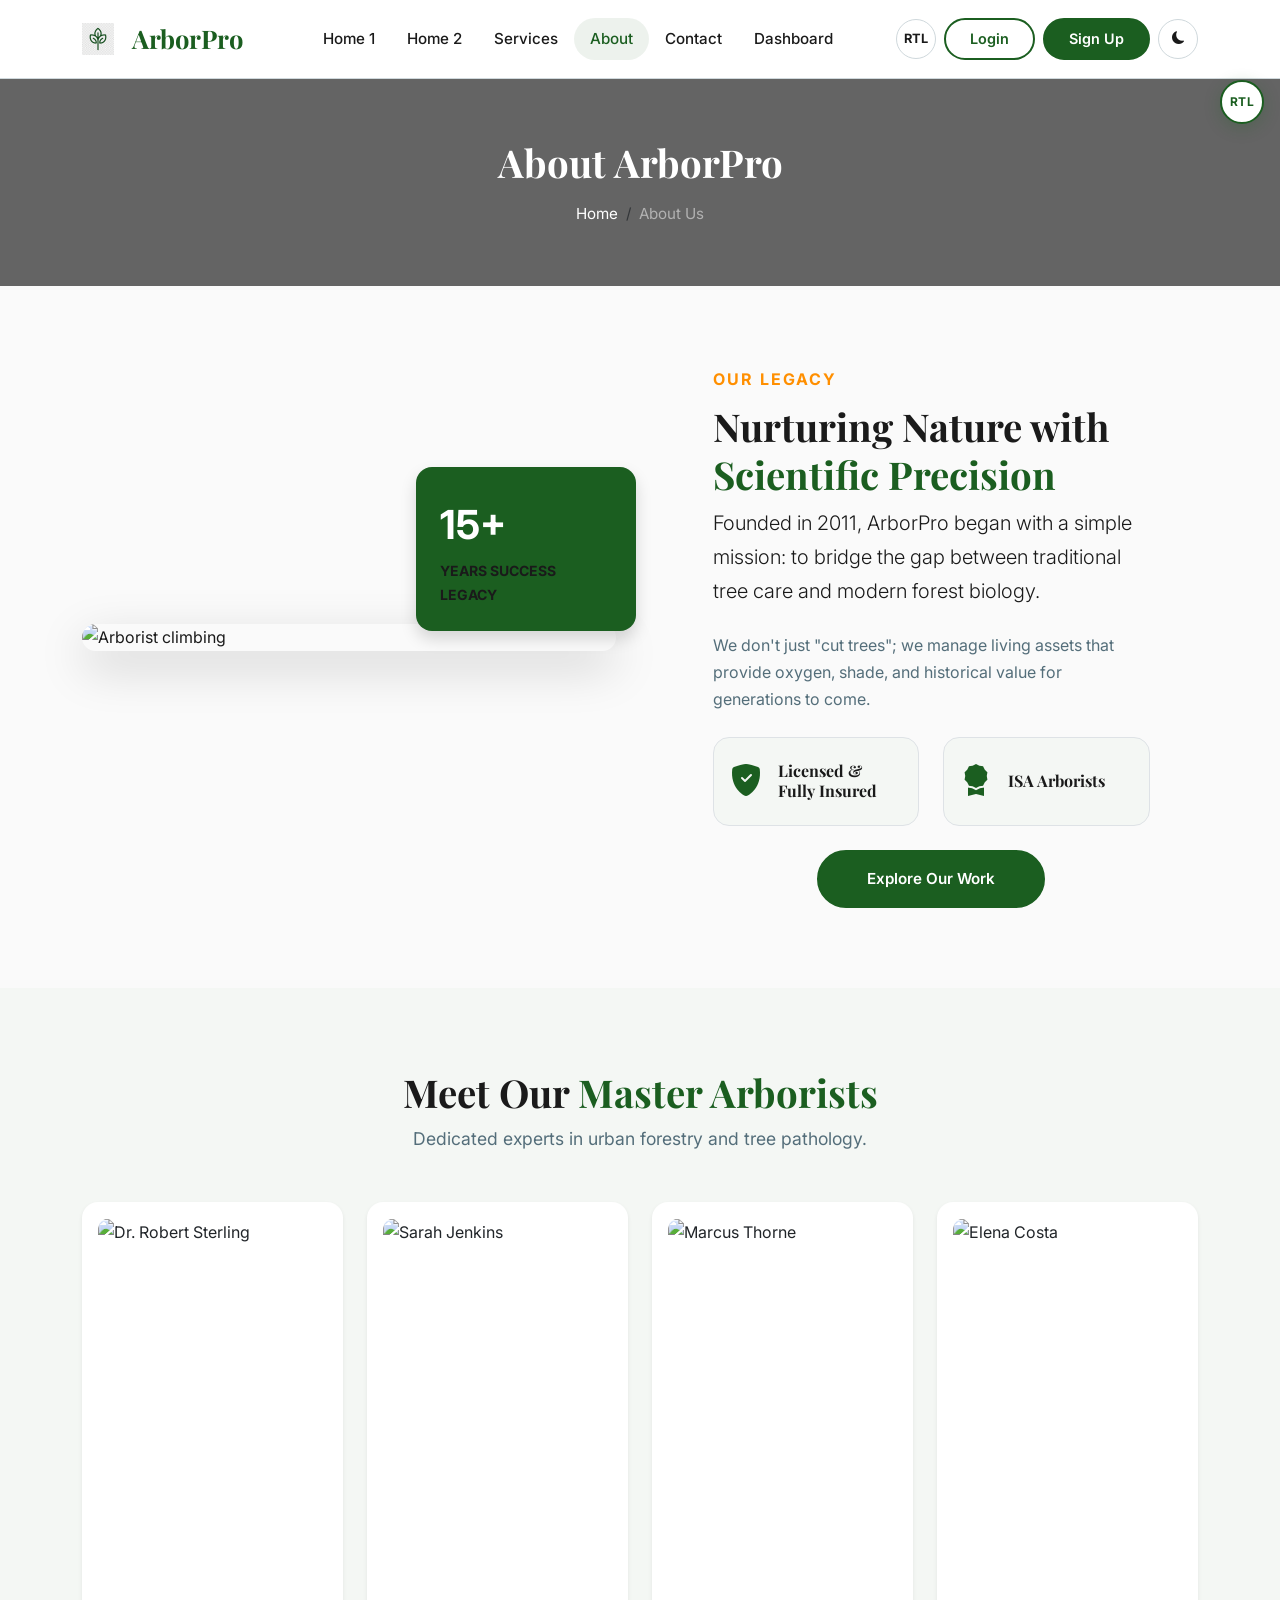
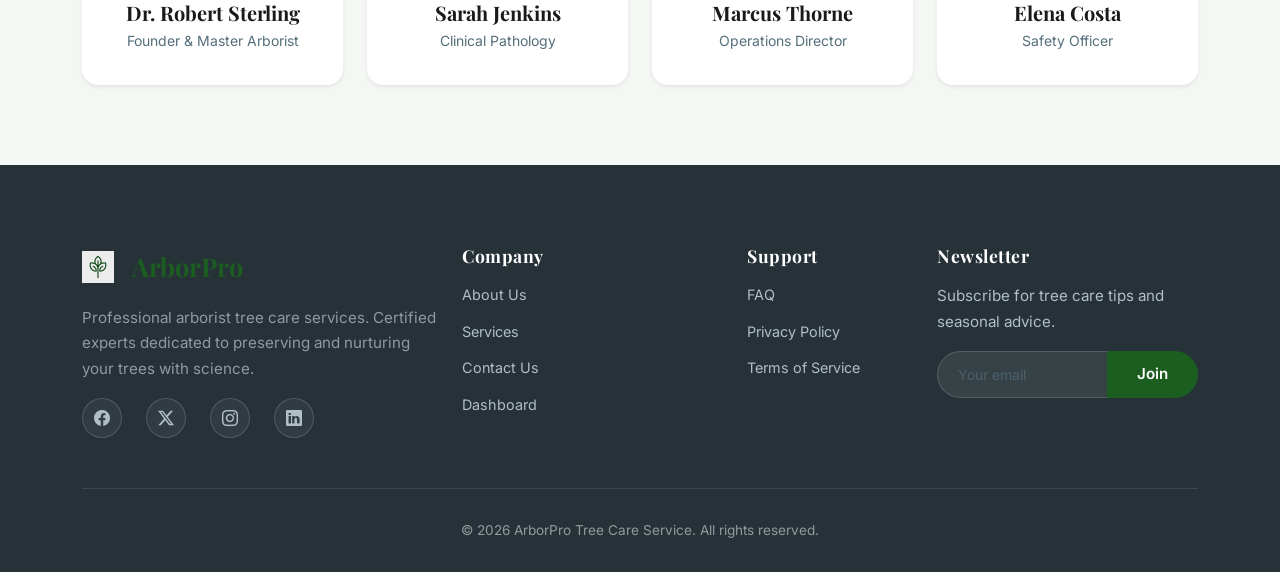
==== commit 40674414: "style: stack section cards vertically on mobile and tablet" ====
--- a/about.html
+++ b/about.html
@@ -19,17 +19,17 @@
 <body>
 
   <!-- ========== NAVBAR ========== -->
-  <nav class="navbar navbar-expand-lg navbar-custom sticky-top" id="mainNav">
+  <nav class="navbar navbar-expand-xl navbar-custom sticky-top" id="mainNav">
     <div class="container">
       <a class="navbar-brand" href="index.html">
         <img src="assets/img/favicon.png" alt="ArborPro Logo" class="brand-logo-img me-2"> ArborPro
       </a>
       
-      <button class="theme-toggle d-lg-none ms-auto me-2" id="themeToggleMobile" aria-label="Toggle theme">
+      <button class="theme-toggle d-xl-none ms-auto me-2" id="themeToggleMobile" aria-label="Toggle theme">
         <i class="bi bi-moon-fill"></i>
       </button>
 
-      <button class="btn btn-outline-custom d-lg-none me-2 p-0 d-flex align-items-center justify-content-center" id="rtlToggleMobileMain" aria-label="Toggle RTL" style="width:40px; height:40px; border-radius:50%; font-size:0.75rem; font-weight:700;">RTL</button>
+      <button class="btn btn-outline-custom d-xl-none me-2 p-0 d-flex align-items-center justify-content-center" id="rtlToggleMobileMain" aria-label="Toggle RTL" style="width:40px; height:40px; border-radius:50%; font-size:0.75rem; font-weight:700;">RTL</button>
 
       <button class="navbar-toggler border-0" type="button" data-bs-toggle="offcanvas" data-bs-target="#mobileMenu" aria-label="Toggle navigation">
         <i class="bi bi-list fs-4"></i>
@@ -45,7 +45,7 @@
           <li class="nav-item"><a class="nav-link" href="dashboard.html" data-page="dashboard.html">Dashboard</a></li>
         </ul>
         <div class="d-flex align-items-center gap-2">
-          <button class="btn btn-outline-custom d-none d-lg-flex" id="rtlToggle" aria-label="Toggle RTL">RTL</button>
+          <button class="btn btn-outline-custom d-none d-xl-flex" id="rtlToggle" aria-label="Toggle RTL">RTL</button>
           <a href="login.html" class="btn btn-login">Login</a>
           <a href="signup.html" class="btn btn-signup">Sign Up</a>
           <button class="theme-toggle" id="themeToggle" aria-label="Toggle theme">
@@ -103,7 +103,7 @@
         <div class="col-lg-6 fade-in-up">
           <div class="about-img-stack position-relative d-flex justify-content-center">
             <img src="https://images.unsplash.com/photo-1542273917363-3b1817f69a2d?fm=jpg&fit=crop&w=800&q=80" alt="Arborist climbing" class="img-fluid rounded-4 shadow-lg w-100" style="max-height: 500px; object-fit: cover;">
-            <div class="experience-badge bg-primary-custom text-white p-4 rounded-4 shadow position-absolute d-none d-sm-block" style="bottom: 20px; right: -20px; max-width: 220px; z-index: 2;">
+            <div class="experience-badge bg-primary-custom text-white p-4 rounded-4 shadow position-absolute" style="bottom: 20px; right: -20px; max-width: 220px; z-index: 2;">
               <span class="fs-1 fw-bold">15+</span>
               <p class="mb-0 small fw-bold text-uppercase">Years Success Legacy</p>
             </div>
@@ -144,7 +144,7 @@
         <p class="section-subtitle">Dedicated experts in urban forestry and tree pathology.</p>
       </div>
       <div class="row g-4">
-        <div class="col-lg-3 col-md-6 fade-in-up">
+        <div class="col-lg-3 fade-in-up">
           <div class="card h-100 border-0 shadow-sm transition-all rounded-4 overflow-hidden bg-white p-3">
             <div class="team-img-wrap" style="height: 350px; overflow: hidden; border-radius: 12px;">
               <img src="https://images.unsplash.com/photo-1560250097-0b93528c311a?fm=jpg&fit=crop&q=80&w=800" alt="Dr. Robert Sterling" class="w-100 h-100 object-fit-cover">
@@ -155,7 +155,7 @@
             </div>
           </div>
         </div>
-        <div class="col-lg-3 col-md-6 fade-in-up">
+        <div class="col-lg-3 fade-in-up">
           <div class="card h-100 border-0 shadow-sm transition-all rounded-4 overflow-hidden bg-white p-3">
             <div class="team-img-wrap" style="height: 350px; overflow: hidden; border-radius: 12px;">
               <img src="https://images.unsplash.com/photo-1573496359142-b8d87734a5a2?fm=jpg&fit=crop&q=80&w=800" alt="Sarah Jenkins" class="w-100 h-100 object-fit-cover">
@@ -166,7 +166,7 @@
             </div>
           </div>
         </div>
-        <div class="col-lg-3 col-md-6 fade-in-up">
+        <div class="col-lg-3 fade-in-up">
           <div class="card h-100 border-0 shadow-sm transition-all rounded-4 overflow-hidden bg-white p-3">
             <div class="team-img-wrap" style="height: 350px; overflow: hidden; border-radius: 12px;">
               <img src="https://images.unsplash.com/photo-1519085360753-af0119f7cbe7?fm=jpg&fit=crop&q=80&w=800" alt="Marcus Thorne" class="w-100 h-100 object-fit-cover">
@@ -177,7 +177,7 @@
             </div>
           </div>
         </div>
-        <div class="col-lg-3 col-md-6 fade-in-up">
+        <div class="col-lg-3 fade-in-up">
           <div class="card h-100 border-0 shadow-sm transition-all rounded-4 overflow-hidden bg-white p-3">
             <div class="team-img-wrap" style="height: 350px; overflow: hidden; border-radius: 12px;">
               <img src="https://images.unsplash.com/photo-1554151228-14d9def656e4?fm=jpg&fit=crop&q=80&w=800" alt="Elena Costa" class="w-100 h-100 object-fit-cover">
@@ -242,6 +242,9 @@
     </div>
   </footer>
 
+  <!-- Fixed RTL Toggle Button (Top-Right Corner) -->
+  <button id="rtlToggleFixed" title="Toggle RTL / LTR">RTL</button>
+
   <script src="https://cdn.jsdelivr.net/npm/bootstrap@5.3.2/dist/js/bootstrap.bundle.min.js"></script>
   <script src="assets/js/main.js"></script>
 </body>
--- a/assets/css/style.css
+++ b/assets/css/style.css
@@ -30,6 +30,7 @@
   --font-body: 'Inter', sans-serif;
   --radius: 12px;
   --radius-sm: 8px;
+  --bg-dark-surface: #263238; /* Dark Slate Surface for sections */
 }
 
 /* Dark Theme */
@@ -47,7 +48,28 @@
   /* Lighter primary for dark mode text/accents */
   --primary: #81C784; 
   --primary-dark: #A5D6A7;
-}
+
+  /* Lighter secondary for dark mode text/accents */
+  --secondary: #FFB300; 
+  --secondary-light: #FFCA28;
+}
+
+/* Specific contrast for dark backgrounds (regardless of global theme) */
+.bg-dark .text-secondary,
+.bg-dark h5.text-secondary {
+  color: var(--secondary-light) !important;
+}
+
+.bg-dark p,
+.bg-dark .small,
+.bg-dark .section-subtitle {
+  color: rgba(255, 255, 255, 0.7) !important;
+}
+
+.bg-dark .text-muted {
+  color: rgba(255, 255, 255, 0.6) !important;
+}
+
 
 /* Global Placeholder Contrast */
 ::placeholder {
@@ -307,46 +329,7 @@
   box-shadow: 0 6px 20px rgba(27,94,32,.25);
 }
 
-/* Hero Button Enhancements */
-.hero-btns .btn {
-  border-radius: 50px;
-  letter-spacing: 0.5px;
-  transition: all 0.4s cubic-bezier(0.175, 0.885, 0.32, 1.275);
-  height: 60px;
-  padding: 0 30px !important;
-  font-size: 1.05rem !important;
-  font-weight: 600 !important;
-}
-
-.hero-btns .btn:hover {
-  transform: translateY(-5px) scale(1.02);
-}
-
-.hero-btns .btn-outline-light {
-  border: 2px solid rgba(255,255,255,0.8);
-  background: transparent;
-  color: #fff;
-}
-
-.hero-btns .btn-outline-light:hover {
-  background: #fff;
-  color: var(--primary);
-  border-color: #fff;
-  box-shadow: 0 10px 30px rgba(255,255,255,0.2);
-}
-
-/* Ensure equal widths and heights in mobile for hero buttons */
-@media (max-width: 575.98px) {
-  .hero-btns {
-    width: 100%;
-    padding: 0 20px;
-  }
-  .hero-btns .btn {
-    max-width: 100% !important;
-    text-align: center;
-    justify-content: center;
-  }
-}
+
 
 /* ---------- Navbar ---------- */
 .navbar-custom {
@@ -396,8 +379,8 @@
   color: var(--primary);
   background: rgba(27,94,32,.08);
 }
-.navbar-custom .btn-login,
-.navbar-custom .btn-signup {
+.btn-login,
+.btn-signup {
   padding: 8px 24px;
   border-radius: 50px;
   font-weight: 600;
@@ -408,21 +391,21 @@
   align-items: center;
   justify-content: center;
 }
-.navbar-custom .btn-login {
+.btn-login {
   background: transparent;
   color: var(--primary);
   border: 2px solid var(--primary);
 }
-.navbar-custom .btn-login:hover {
+.btn-login:hover {
   background: var(--primary);
   color: #fff;
 }
-.navbar-custom .btn-signup {
+.btn-signup {
   background: var(--primary);
   color: #fff;
   border: 2px solid var(--primary);
 }
-.navbar-custom .btn-signup:hover {
+.btn-signup:hover {
   background: var(--primary-dark);
   border-color: var(--primary-dark);
   color: #fff;
@@ -578,18 +561,47 @@
   border-right-color: var(--secondary);
 }
 
-/* ---------- CTA Button Size Equalization ---------- */
-.cta-banner .hero-btns .btn,
+/* Hero Button container */
+.hero-btns {
+  display: flex;
+  gap: 1.5rem;
+  justify-content: center;
+  align-items: center;
+  margin-top: 2rem;
+}
+
 .hero-btns .btn {
-  width: 280px;
-  max-width: 100%;
-  height: 60px;
-  padding: 0 30px !important;
-  font-size: 1.05rem !important;
-  font-weight: 600 !important;
+  width: 250px; /* Consistent fixed width */
+  min-height: 56px; /* Consistent minimum height */
+  display: inline-flex;
+  align-items: center;
+  justify-content: center;
+  font-weight: 700;
+  font-size: 1.05rem;
+  border-radius: 12px; /* Matching screenshot's rounded rectangle look */
+  text-transform: none;
+  letter-spacing: 0.5px;
+  transition: all 0.4s cubic-bezier(0.175, 0.885, 0.32, 1.275);
   border-width: 2px !important;
-  border-radius: 50px;
+  padding: 0 20px !important;
   box-sizing: border-box;
+}
+
+.hero-btns .btn:hover {
+  transform: translateY(-5px) scale(1.03);
+  box-shadow: 0 10px 30px rgba(0,0,0,0.15);
+}
+
+.hero-btns .btn-outline-light {
+  border-color: rgba(255,255,255,0.8);
+  color: #fff;
+  background: transparent;
+}
+
+.hero-btns .btn-outline-light:hover {
+  background: #fff;
+  color: var(--primary);
+  border-color: #fff;
 }
 .offcanvas-custom .d-grid .btn {
   margin-top: 15px;
@@ -629,6 +641,7 @@
   position: relative;
   z-index: 2;
   color: #fff;
+  text-shadow: 0 2px 10px rgba(0,0,0,0.3);
 }
 .hero-content h1 {
   font-size: 3.5rem;
@@ -641,10 +654,12 @@
   color: var(--secondary);
 }
 .hero-content p {
-  font-size: 1.2rem;
-  opacity: .9;
-  max-width: 560px;
+  font-size: 1.25rem;
+  color: #ffffff !important;
+  opacity: 1;
+  max-width: 800px;
   margin-bottom: 2rem;
+  font-weight: 500;
 }
 
 /* Hero 2 — Split */
@@ -793,13 +808,18 @@
   border-radius: var(--radius);
   padding: 32px;
   transition: all var(--transition);
+  text-align: center;
 }
 .testimonial-card:hover {
-  box-shadow: var(--card-shadow);
+  transform: translateY(-8px);
+  box-shadow: 0 15px 40px rgba(0,0,0,0.1) !important;
+  border-color: var(--primary) !important;
 }
 .testimonial-card .stars {
   color: var(--secondary);
   margin-bottom: .8rem;
+  display: flex;
+  justify-content: center;
 }
 .testimonial-card .quote {
   font-style: italic;
@@ -809,8 +829,10 @@
 }
 .testimonial-card .client-info {
   display: flex;
+  flex-direction: column;
   align-items: center;
   gap: 12px;
+  justify-content: center;
 }
 .testimonial-card .client-avatar {
   width: 48px;
@@ -837,6 +859,15 @@
   text-align: center;
   padding: 24px;
   position: relative;
+  transition: all var(--transition);
+  border-radius: var(--radius);
+}
+.process-step:hover {
+  transform: translateY(-5px);
+}
+.process-step:hover .process-icon {
+  transform: scale(1.1) rotate(5deg);
+  background: var(--secondary) !important;
 }
 .process-step .step-number {
   width: 56px;
@@ -854,6 +885,32 @@
 }
 .process-step h5 { font-weight: 700; }
 .process-step p { color: var(--text-muted); font-size: .95rem; }
+
+/* Blog Cards */
+.blog-card {
+  transition: all var(--transition);
+  height: 100%;
+}
+.blog-card:hover {
+  transform: translateY(-10px);
+  box-shadow: 0 15px 45px rgba(0,0,0,0.15) !important;
+}
+.blog-card .blog-img-wrap {
+  overflow: hidden;
+}
+.blog-card .blog-img-wrap img {
+  transition: transform 0.6s ease;
+}
+.blog-card:hover .blog-img-wrap img {
+  transform: scale(1.1);
+}
+.blog-card .card-body h5 a {
+  transition: color var(--transition);
+}
+.blog-card:hover .card-body h5 a {
+  color: var(--primary) !important;
+}
+
 
 /* ---------- CTA Banner ---------- */
 .cta-banner {
@@ -897,10 +954,28 @@
   left: -50px;
 }
 
-/* Ensure no empty space above footer */
-section + footer, 
-div + footer {
-  margin-top: 0;
+
+/* Dropdown Enhancements */
+.dropdown-toggle.no-caret::after {
+  display: none !important;
+}
+
+.dropdown-item {
+  transition: all 0.2s ease;
+}
+
+.dropdown-item:hover {
+  background-color: var(--primary-light) !important;
+  color: var(--primary) !important;
+}
+
+.dropdown-item:active {
+  background-color: var(--primary) !important;
+  color: white !important;
+}
+
+.dropdown-item.text-danger:hover {
+  background-color: #ffebee !important;
 }
 .section-padding { padding: 80px 0; }
 
@@ -1697,6 +1772,9 @@
   padding: 40px 30px;
   text-align: center;
   transition: all var(--transition);
+  display: flex;
+  flex-direction: column;
+  height: 100%;
 }
 .pricing-card.featured {
   border-color: var(--primary);
@@ -1751,10 +1829,74 @@
   .section-title { font-size: 1.7rem; }
   .auth-card { padding: 28px 20px; }
   .dashboard-content { padding: 16px; }
+
+  /* ── Dashboard: fix Team & Access / Tree Health Reports overlap ── */
+
+  /* Allow dash-tables to scroll horizontally instead of overflowing */
+  .dash-table {
+    overflow-x: auto !important;
+    overflow-y: visible !important;
+  }
+
+  /* Reduce cell padding so tables fit narrower screens */
+  .dash-table .table thead th,
+  .dash-table .table tbody td {
+    padding: 10px 12px;
+    font-size: .82rem;
+    white-space: nowrap;
+  }
+
+  /* Release h-100 stretching when columns stack vertically */
+  .dashboard-content .row > [class*="col-md-"] > section.h-100,
+  .dashboard-content .row > [class*="col-md-"] > div > section.h-100 {
+    height: auto !important;
+  }
+
+  /* Prevent the user-info flex row from overflowing the cell */
+  .dash-table .table tbody td .d-flex.align-items-center {
+    flex-wrap: nowrap;
+    min-width: 0;
+  }
+  .dash-table .table tbody td .d-flex.align-items-center > div:last-child {
+    min-width: 0;
+    overflow: hidden;
+  }
+  .dash-table .table tbody td .d-flex.align-items-center p {
+    overflow: hidden;
+    text-overflow: ellipsis;
+    white-space: nowrap;
+  }
+
+  /* Ensure the schedule / health section columns stack with no gap bleed */
+  #schedule .row.g-3 {
+    row-gap: 1rem !important;
+  }
+  #schedule .col-md-6 {
+    margin-bottom: 0;
+  }
+
+  /* Ensure Users & Messages row stacks cleanly */
+  .dashboard-content > .row.g-3.mb-4 > .col-md-7,
+  .dashboard-content > .row.g-3.mb-4 > .col-md-5 {
+    width: 100% !important;
+    max-width: 100% !important;
+    flex: 0 0 100% !important;
+  }
 }
 @media (max-width: 575.98px) {
-  .hero-content h1 { font-size: 1.7rem; }
-  .hero-section { min-height: 75vh; }
+  .hero-content h1 { font-size: 2.2rem; }
+  .hero-section { min-height: 80vh; padding: 100px 0 60px; }
+  .hero-btns {
+    flex-direction: column;
+    width: 100%;
+    padding: 0 15px;
+    gap: 1rem;
+  }
+  .hero-btns .btn {
+    width: 100% !important;
+    max-width: 300px;
+    margin: 0 auto;
+  }
 }
 
 /* ---------- Scrollbar ---------- */
@@ -1815,13 +1957,47 @@
 .transition-all { transition: all var(--transition); }
 .shadow-hover:hover { transform: translateY(-5px); box-shadow: 0 10px 30px rgba(0,0,0,0.1) !important; }
 
+/* Community Program Cards & Icons */
+.feature-box {
+  transition: all var(--transition);
+  cursor: pointer;
+}
+.icon-circle {
+  display: flex !important;
+  align-items: center !important;
+  justify-content: center !important;
+  border-radius: 50%;
+  transition: all var(--transition);
+  flex-shrink: 0;
+}
+.feature-box:hover .icon-circle {
+  transform: scale(1.15) rotate(8deg);
+  background-color: var(--secondary) !important;
+  color: #fff !important;
+  box-shadow: 0 8px 20px rgba(255,143,0,0.3);
+}
+.feature-box .list-unstyled i {
+  transition: transform var(--transition);
+  display: inline-block;
+}
+.feature-box:hover .list-unstyled i {
+  transform: scale(1.2) translateX(3px);
+  color: var(--secondary) !important;
+}
+.feature-box:hover img {
+  transform: scale(1.08);
+}
+
+
 /* ---------- Footer Styling ---------- */
 .footer { background-color: var(--tertiary); color: rgba(255,255,255,0.85); position: relative; padding-top: 80px; }
 .footer h6 { color: #fff; letter-spacing: 0.5px; font-weight: 700; margin-bottom: 25px; }
 .footer .footer-links a { color: rgba(255,255,255,0.6); transition: all 0.3s; font-size: 0.9rem; margin-bottom: 12px; display: block; }
 .footer .footer-links a:hover { color: var(--secondary); padding-left: 5px; }
 .social-icons a { width: 36px; height: 36px; display: inline-flex; align-items: center; justify-content: center; background: rgba(255,255,255,0.05); border-radius: 50%; color: #fff; transition: all 0.3s; border: 1px solid rgba(255,255,255,0.1); text-decoration: none; }
-.social-icons a:hover { background: var(--secondary); border-color: var(--secondary); transform: translateY(-3px); color: #fff; }
+.social-icons a:hover { background: var(--secondary); border-color: var(--secondary); transform: translateY(-3px); color: #fff !important; }
+.social-icons a i { color: inherit !important; transition: all 0.3s; }
+
 .newsletter-form .form-control { background: rgba(255,255,255,0.05); border-color: rgba(255,255,255,0.1); color: #fff; border-radius: 8px; }
 .newsletter-form .form-control::placeholder { color: rgba(255,255,255,0.4); }
 .newsletter-form .form-control:focus { background: rgba(255,255,255,0.1); border-color: var(--secondary); box-shadow: none; color: #fff; }
@@ -1865,3 +2041,96 @@
   border-color: var(--secondary);
   box-shadow: 0 8px 24px rgba(255,143,0,0.3);
 }
+
+/* User Profile Dropdown Enhancements */
+.dropdown-toggle.no-caret::after {
+  display: none !important;
+}
+
+.dropdown-item {
+  transition: all 0.2s ease;
+  font-size: 0.95rem;
+}
+
+.dropdown-item:hover {
+  background-color: var(--primary-light) !important;
+  color: var(--primary) !important;
+}
+
+.dropdown-item.text-danger:hover {
+  background-color: #ffebee !important;
+  color: #d32f2f !important;
+}
+
+.dropdown-menu {
+  box-shadow: 0 20px 60px rgba(0,0,0,0.12) !important;
+}
+
+[data-theme="dark"] .dropdown-menu {
+  background-color: #1e293b !important;
+  border: 1px solid rgba(255,255,255,0.1) !important;
+}
+
+[data-theme="dark"] .dropdown-item {
+  color: rgba(255,255,255,0.8);
+}
+
+[data-theme="dark"] .dropdown-item:hover {
+  background-color: rgba(255,255,255,0.05) !important;
+  color: #fff !important;
+}
+
+[data-theme="dark"] .dropdown-divider {
+  border-color: rgba(255,255,255,0.1) !important;
+}
+
+/* ---------- Fixed RTL Toggle Button (Top-Right Corner) ---------- */
+#rtlToggleFixed {
+  position: fixed;
+  top: 80px;
+  right: 16px;
+  z-index: 2000;
+  width: 44px;
+  height: 44px;
+  border-radius: 50%;
+  background: var(--surface);
+  border: 2px solid var(--primary);
+  color: var(--primary);
+  font-size: 0.75rem;
+  font-weight: 700;
+  display: flex;
+  align-items: center;
+  justify-content: center;
+  cursor: pointer;
+  box-shadow: 0 4px 16px rgba(27,94,32,0.25);
+  transition: all var(--transition);
+  letter-spacing: 0.5px;
+}
+#rtlToggleFixed:hover {
+  background: var(--primary);
+  color: #fff;
+  transform: scale(1.1);
+  box-shadow: 0 6px 20px rgba(27,94,32,0.4);
+}
+#rtlToggleFixed.active {
+  background: var(--primary);
+  color: #fff;
+  border-color: var(--primary);
+}
+[data-theme="dark"] #rtlToggleFixed {
+  background: var(--surface);
+  border-color: var(--secondary);
+  color: var(--secondary);
+  box-shadow: 0 4px 16px rgba(0,0,0,0.4);
+}
+[data-theme="dark"] #rtlToggleFixed:hover,
+[data-theme="dark"] #rtlToggleFixed.active {
+  background: var(--secondary);
+  color: #000;
+  border-color: var(--secondary);
+}
+/* In RTL mode, move button to top-left so it stays accessible */
+[dir="rtl"] #rtlToggleFixed {
+  right: auto;
+  left: 16px;
+}
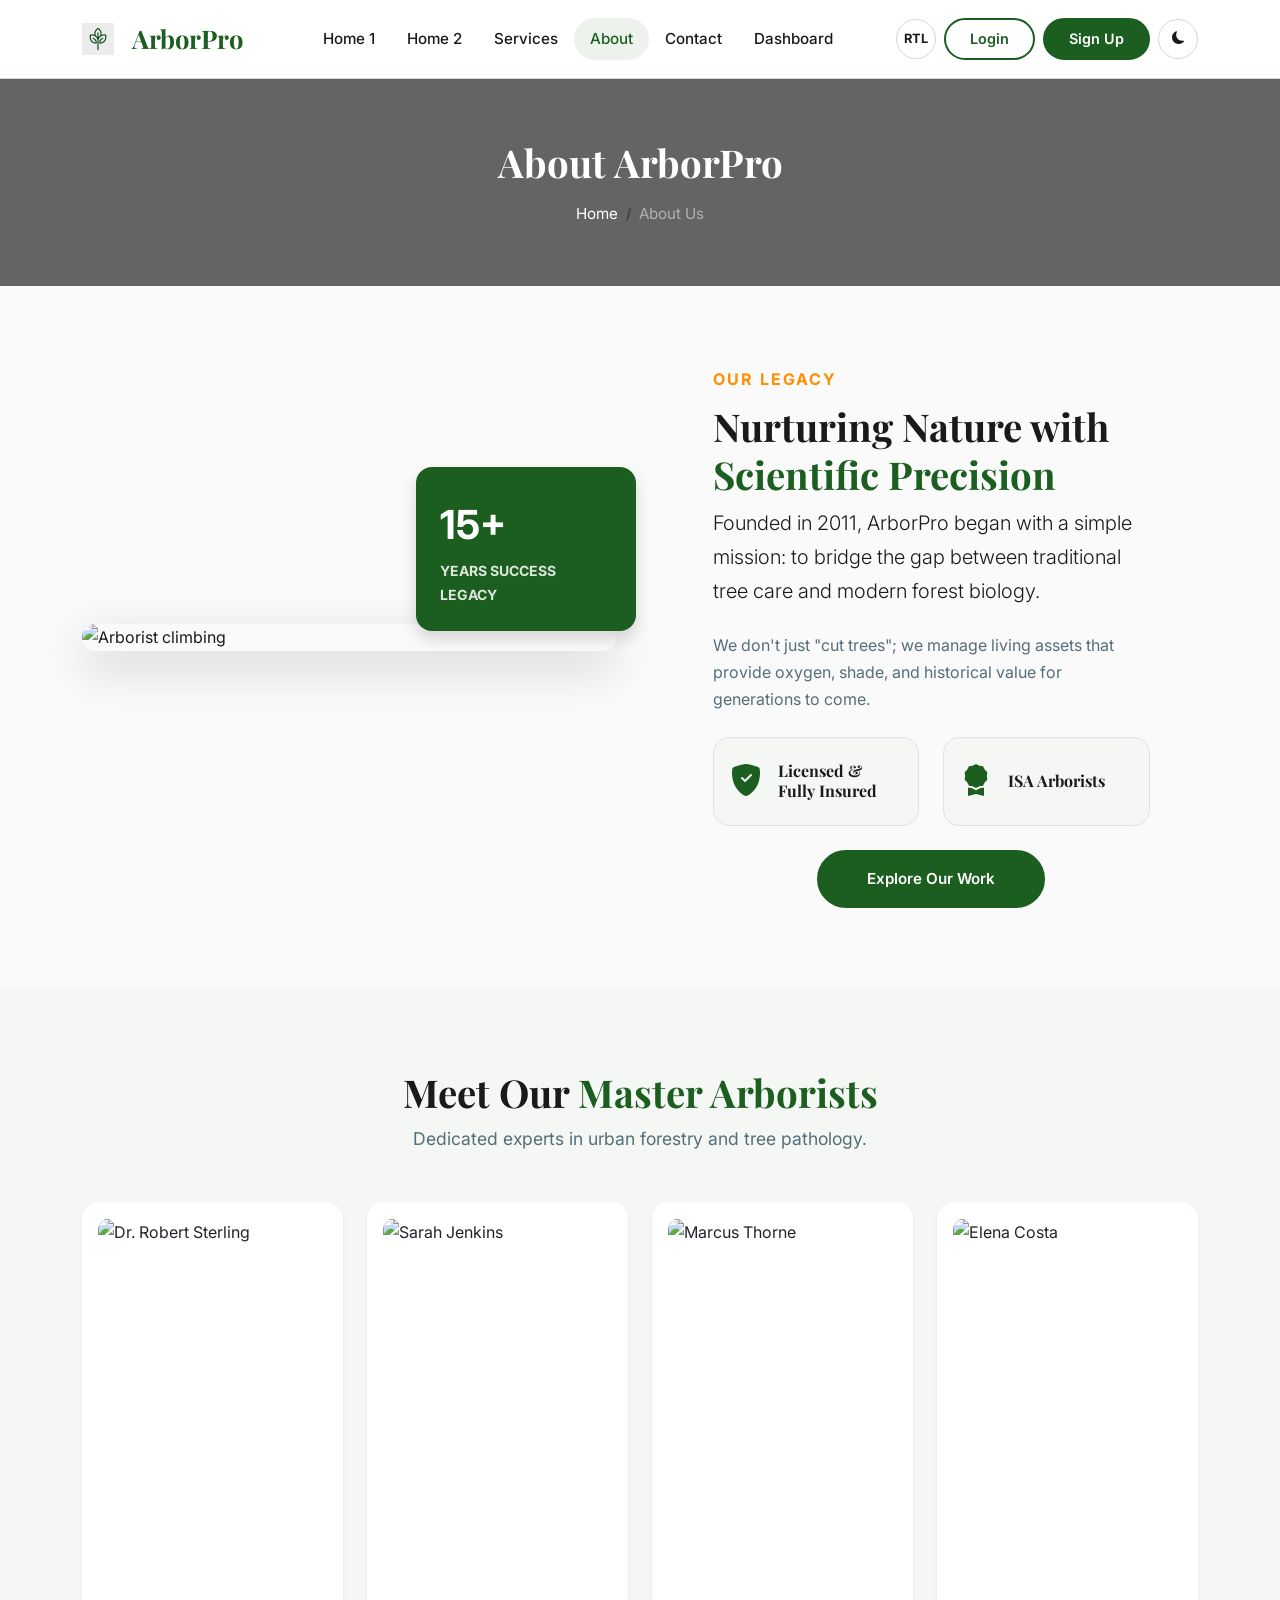
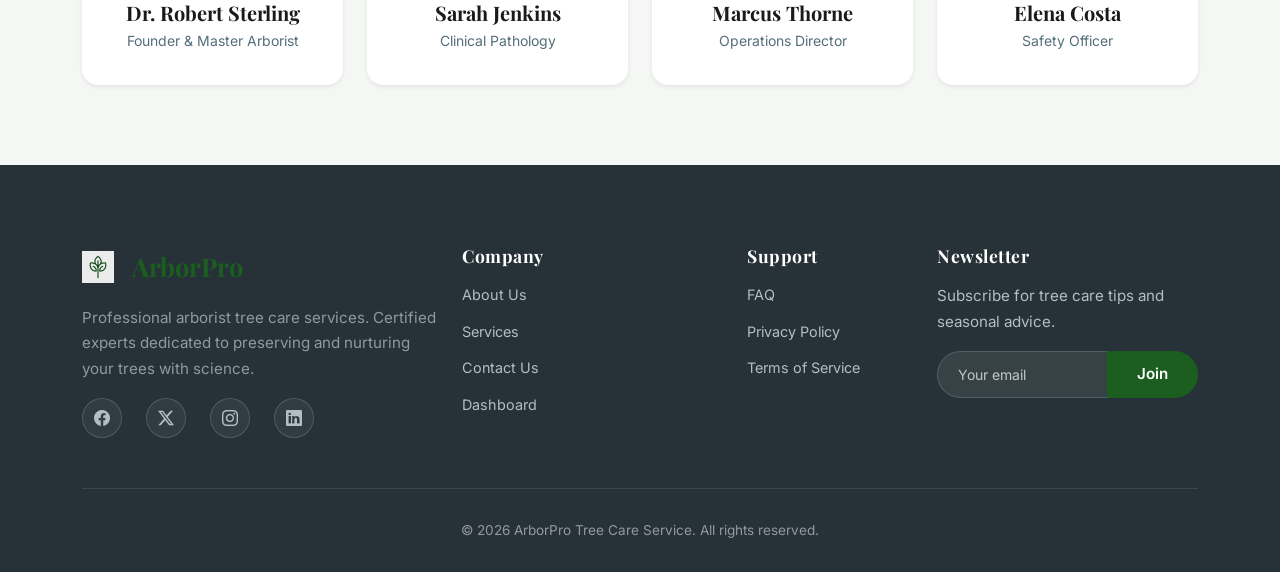
==== commit 00510d82: "feat: remove extra floating RTL button from all pages" ====
--- a/about.html
+++ b/about.html
@@ -243,7 +243,6 @@
   </footer>
 
   <!-- Fixed RTL Toggle Button (Top-Right Corner) -->
-  <button id="rtlToggleFixed" title="Toggle RTL / LTR">RTL</button>
 
   <script src="https://cdn.jsdelivr.net/npm/bootstrap@5.3.2/dist/js/bootstrap.bundle.min.js"></script>
   <script src="assets/js/main.js"></script>
--- a/assets/css/style.css
+++ b/assets/css/style.css
@@ -73,13 +73,13 @@
 
 /* Global Placeholder Contrast */
 ::placeholder {
-  color: var(--text-muted) !important;
-  opacity: 0.7 !important;
+  color: var(--text-muted);
+  opacity: 0.7;
 }
 
 [data-theme="dark"] ::placeholder {
-  color: #B2DFDB !important;
-  opacity: 0.65 !important;
+  color: #B2DFDB;
+  opacity: 0.65;
 }
 
 [data-theme="dark"] .text-dark {
@@ -220,6 +220,13 @@
 [data-theme="dark"] .lead, [data-theme="dark"] p {
   color: rgba(255,255,255,.9);
 }
+
+.text-white p,
+.text-white .lead,
+.bg-primary-custom p,
+.bg-primary p {
+  color: rgba(255,255,255,0.85);
+}
 .text-primary-custom { color: var(--primary) !important; }
 .text-secondary-custom { color: var(--secondary) !important; }
 .bg-primary-custom { background-color: var(--primary) !important; }
@@ -1038,7 +1045,7 @@
   border-radius: 50px;
   padding: 10px 20px;
 }
-.footer .newsletter-form .form-control::placeholder { color: #90A4AE; }
+.footer .newsletter-form .form-control::placeholder { color: rgba(255,255,255,0.7) !important; }
 .footer .newsletter-form .form-control:focus {
   box-shadow: none;
   border-color: var(--secondary);
@@ -1999,7 +2006,7 @@
 .social-icons a i { color: inherit !important; transition: all 0.3s; }
 
 .newsletter-form .form-control { background: rgba(255,255,255,0.05); border-color: rgba(255,255,255,0.1); color: #fff; border-radius: 8px; }
-.newsletter-form .form-control::placeholder { color: rgba(255,255,255,0.4); }
+.newsletter-form .form-control::placeholder { color: rgba(255,255,255,0.7) !important; }
 .newsletter-form .form-control:focus { background: rgba(255,255,255,0.1); border-color: var(--secondary); box-shadow: none; color: #fff; }
 .footer-bottom { border-top: 1px solid rgba(255,255,255,0.1); margin-top: 50px; padding: 30px 0; font-size: 0.85rem; color: rgba(255,255,255,0.5); }
 .social-icon-btn {
@@ -2084,53 +2091,3 @@
   border-color: rgba(255,255,255,0.1) !important;
 }
 
-/* ---------- Fixed RTL Toggle Button (Top-Right Corner) ---------- */
-#rtlToggleFixed {
-  position: fixed;
-  top: 80px;
-  right: 16px;
-  z-index: 2000;
-  width: 44px;
-  height: 44px;
-  border-radius: 50%;
-  background: var(--surface);
-  border: 2px solid var(--primary);
-  color: var(--primary);
-  font-size: 0.75rem;
-  font-weight: 700;
-  display: flex;
-  align-items: center;
-  justify-content: center;
-  cursor: pointer;
-  box-shadow: 0 4px 16px rgba(27,94,32,0.25);
-  transition: all var(--transition);
-  letter-spacing: 0.5px;
-}
-#rtlToggleFixed:hover {
-  background: var(--primary);
-  color: #fff;
-  transform: scale(1.1);
-  box-shadow: 0 6px 20px rgba(27,94,32,0.4);
-}
-#rtlToggleFixed.active {
-  background: var(--primary);
-  color: #fff;
-  border-color: var(--primary);
-}
-[data-theme="dark"] #rtlToggleFixed {
-  background: var(--surface);
-  border-color: var(--secondary);
-  color: var(--secondary);
-  box-shadow: 0 4px 16px rgba(0,0,0,0.4);
-}
-[data-theme="dark"] #rtlToggleFixed:hover,
-[data-theme="dark"] #rtlToggleFixed.active {
-  background: var(--secondary);
-  color: #000;
-  border-color: var(--secondary);
-}
-/* In RTL mode, move button to top-left so it stays accessible */
-[dir="rtl"] #rtlToggleFixed {
-  right: auto;
-  left: 16px;
-}
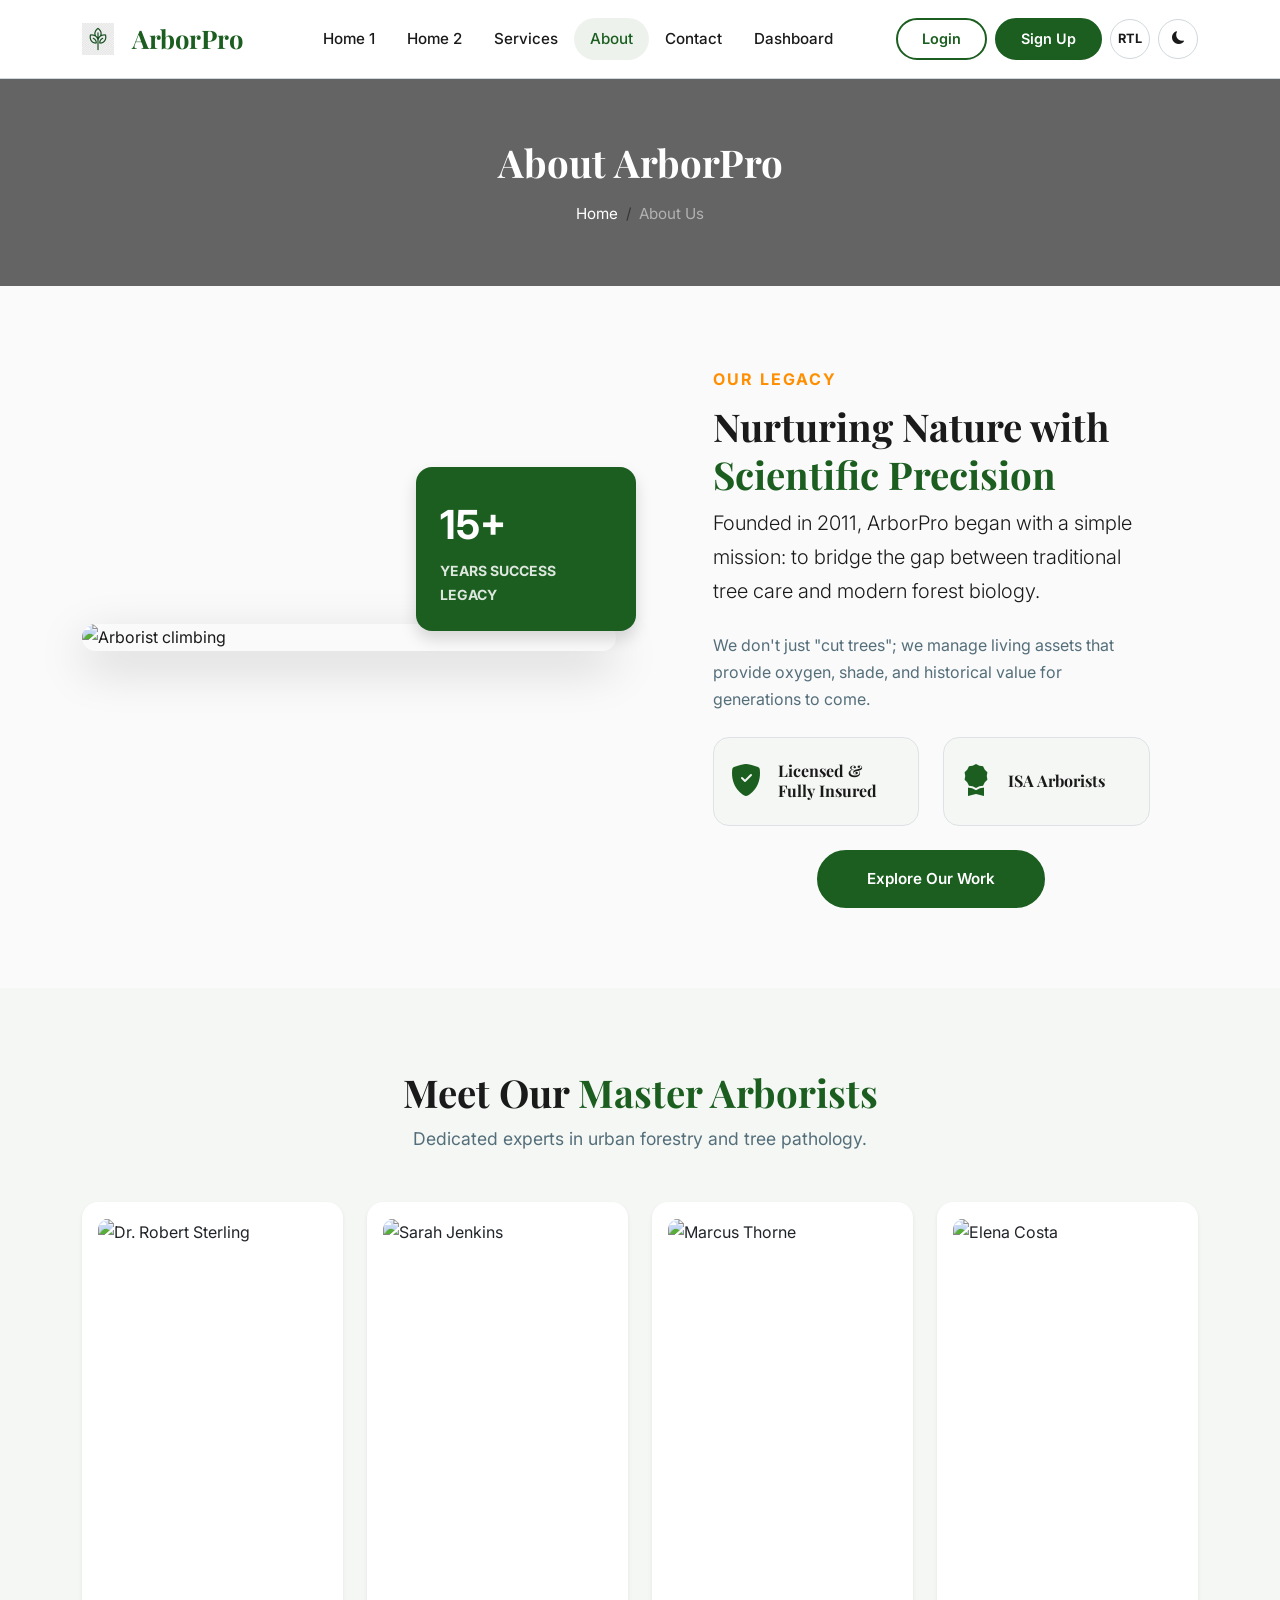
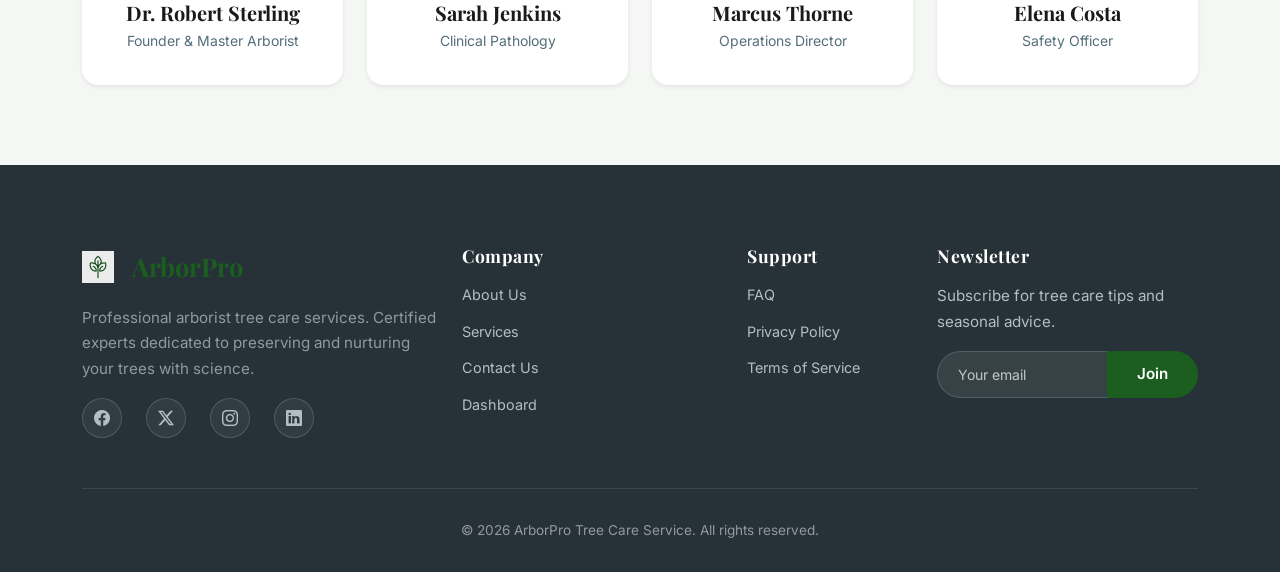
==== commit 947c7c22: "layout: reposition navbar RTL nodes next to Sign Up buttons" ====
--- a/about.html
+++ b/about.html
@@ -45,9 +45,9 @@
           <li class="nav-item"><a class="nav-link" href="dashboard.html" data-page="dashboard.html">Dashboard</a></li>
         </ul>
         <div class="d-flex align-items-center gap-2">
-          <button class="btn btn-outline-custom d-none d-xl-flex" id="rtlToggle" aria-label="Toggle RTL">RTL</button>
           <a href="login.html" class="btn btn-login">Login</a>
           <a href="signup.html" class="btn btn-signup">Sign Up</a>
+          <button class="btn btn-outline-custom d-none d-xl-flex" id="rtlToggle" aria-label="Toggle RTL">RTL</button>
           <button class="theme-toggle" id="themeToggle" aria-label="Toggle theme">
             <i class="bi bi-moon-fill"></i>
           </button>
--- a/assets/css/style.css
+++ b/assets/css/style.css
@@ -349,11 +349,11 @@
 .navbar-custom.scrolled {
   box-shadow: 0 2px 20px var(--shadow);
 }
-.navbar-custom .navbar-brand {
+.navbar-brand {
   font-family: var(--font-heading);
-  font-size: 1.6rem;
+  font-size: 1.6rem !important;
   font-weight: 700;
-  color: var(--primary);
+  color: var(--primary) !important;
   display: flex;
   align-items: center;
   gap: 10px;
@@ -1250,8 +1250,9 @@
 .dashboard-wrapper { display: flex; min-height: 100vh; }
 .sidebar {
   width: 270px;
-  background: var(--tertiary);
-  color: #CFD8DC;
+  background: var(--surface);
+  color: var(--text);
+  border-right: 1px solid var(--border);
   padding: 0;
   position: fixed;
   top: 0;
@@ -1263,11 +1264,11 @@
 }
 .sidebar .sidebar-brand {
   padding: 20px 24px;
-  border-bottom: 1px solid rgba(255,255,255,.08);
+  border-bottom: 1px solid var(--border);
   font-family: var(--font-heading);
-  font-size: 1.3rem;
+  font-size: 1.6rem;
   font-weight: 700;
-  color: #fff;
+  color: var(--primary) !important;
   display: flex;
   align-items: center;
   gap: 10px;
@@ -1287,17 +1288,19 @@
   align-items: center;
   gap: 12px;
   padding: 10px 16px;
-  color: #B0BEC5;
+  color: var(--text-muted);
   border-radius: var(--radius-sm);
   transition: all var(--transition);
   font-size: .95rem;
   font-weight: 500;
 }
 .sidebar .sidebar-nav li a i { font-size: 1.1rem; width: 20px; text-align: center; }
-.sidebar .sidebar-nav li a:hover,
-.sidebar .sidebar-nav li a.active {
-  background: rgba(255,255,255,.08);
-  color: #fff;
+.sidebar .sidebar-nav li a:hover {
+  background: rgba(0,0,0,.04);
+  color: var(--primary);
+}
+[data-theme="dark"] .sidebar .sidebar-nav li a:hover {
+  background: rgba(255,255,255,.05);
 }
 .sidebar .sidebar-nav li a.active {
   background: var(--primary);
@@ -1310,7 +1313,7 @@
   right: 16px;
   background: none;
   border: none;
-  color: #fff;
+  color: var(--text);
   font-size: 1.4rem;
   cursor: pointer;
 }
